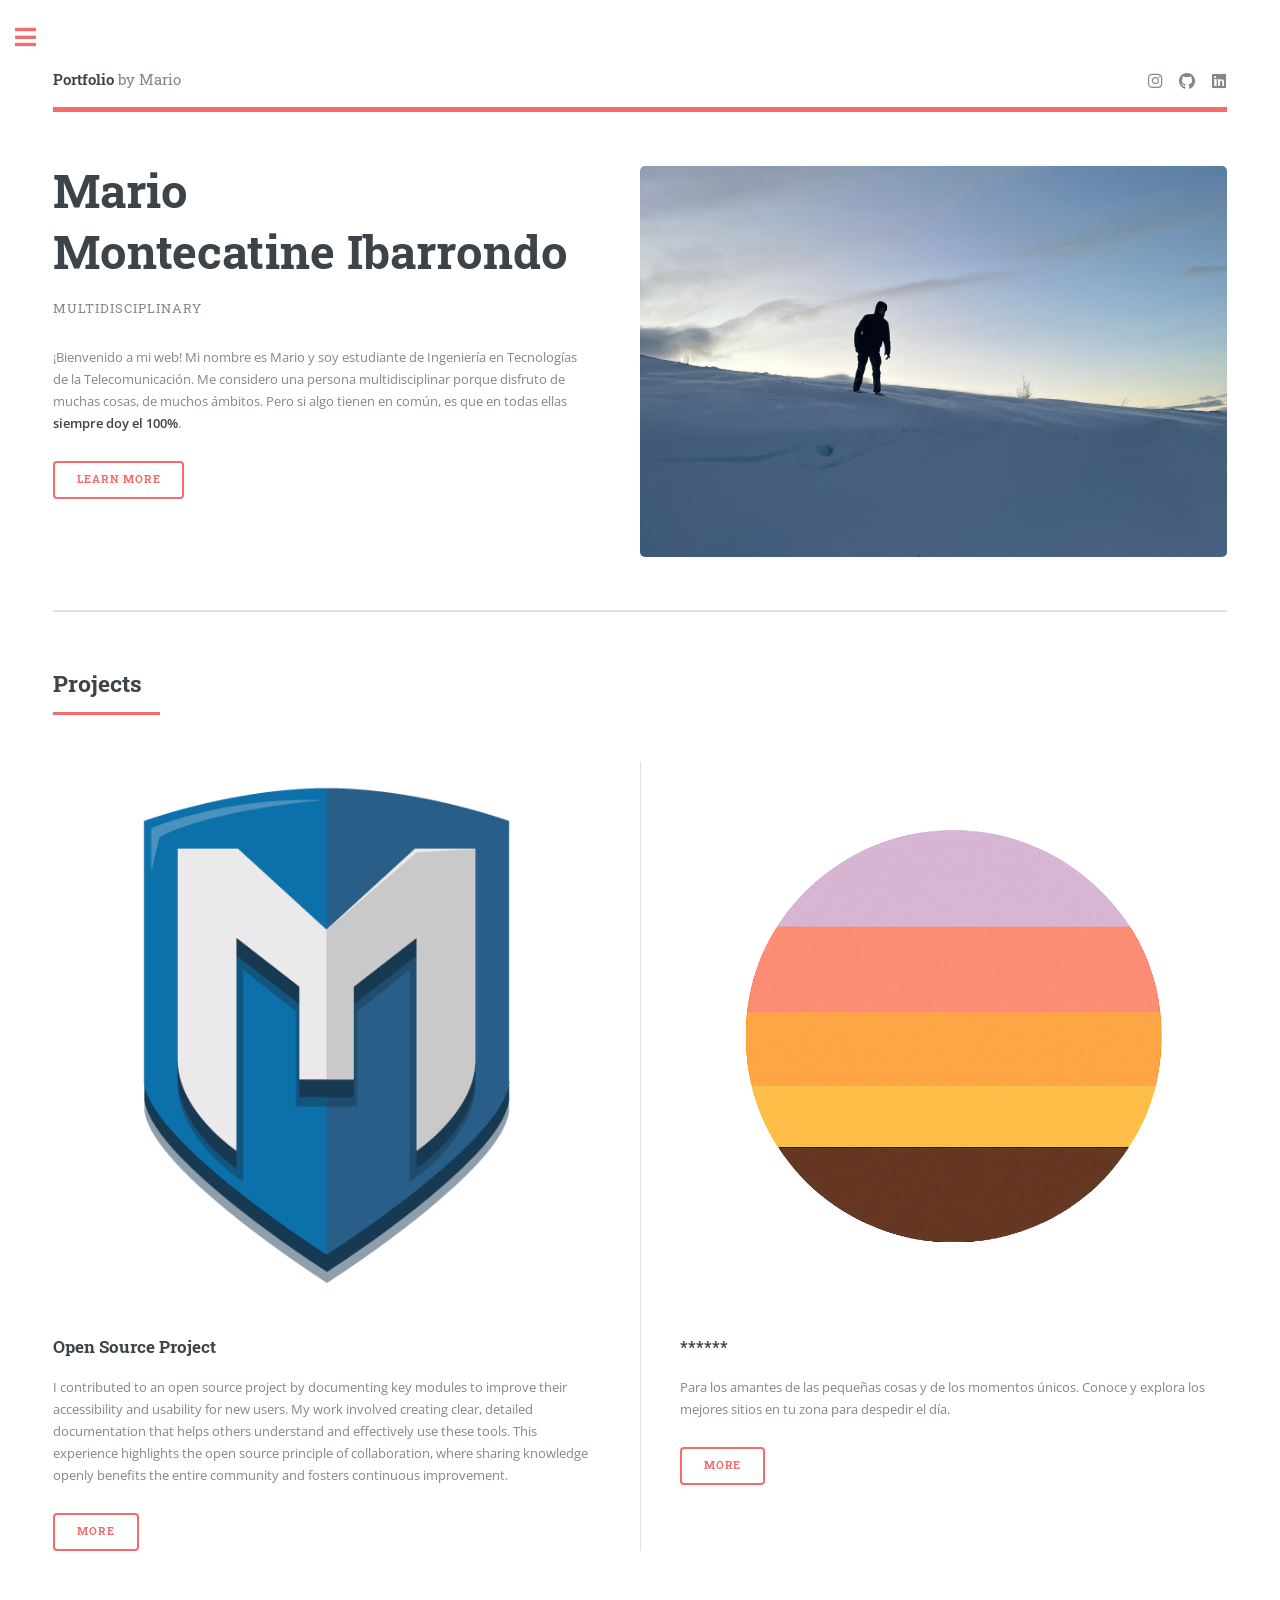
==== index.html @ 8b3a2594 "LaTeX to hmtl trying" ====
<!DOCTYPE HTML>
<!--
	Editorial by HTML5 UP
	html5up.net | @ajlkn
	Free for personal and commercial use under the CCA 3.0 license (html5up.net/license)
-->
<html>
	<head>
		<title>Portfolio by Mario</title>
		<meta charset="utf-8" />
		<meta name="viewport" content="width=device-width, initial-scale=1, user-scalable=no" />
		<link rel="stylesheet" href="assets/css/main.css" />
		<link rel="shortcut icon" href="/images/IMG_6273.JPG" />
	</head>
	<body class="is-preload">

		<!-- Wrapper -->
			<div id="wrapper">

				<!-- Main -->
					<div id="main">
						<div class="inner">

							<!-- Header -->
								<header id="header">
									<a href="index.html" class="logo"><strong>Portfolio</strong> by Mario</a>
									<ul class="icons">
										<li><a href="https://www.instagram.com/mariomontecatine/" class="icon brands fa-instagram" target="_blank"><span class="label">Instagram</span></a></li>
										<li>
											<a href="https://github.com/mariomontecatine" class="icon brands fa-github" target="_blank" rel="noopener">
											  <span class="label">GitHub</span>
											</a>
										</li>
										<li>
											<a href="https://www.linkedin.com/in/mariomontecatine/" class="icon brands fa-linkedin" target="_blank" rel="noopener">
											  <span class="label">LinkedIn</span>
											</a>
										</li>
									</ul>
								</header>

							<!-- Banner -->
								<section id="banner">
									<div class="content">
										<header>
											<h1>Mario <br />
											Montecatine Ibarrondo</h1>
											<p>Multidisciplinary</p>
										</header>
										<p>¡Bienvenido a mi web! Mi nombre es Mario y soy estudiante de Ingeniería en Tecnologías de la Telecomunicación. Me considero una persona multidisciplinar porque disfruto de muchas cosas, de muchos ámbitos. Pero si algo tienen en común, es que en todas ellas <strong>siempre doy el 100%</strong>.  
										</p>
										<ul class="actions">
											<li><a href="https://mariomontecatine.github.io/about.html" class="button big">Learn More</a></li>
										</ul>
									</div>
									<span class="image object">
										<img src="images/IMG_6273.JPG" alt="" />
									</span>
								</section>

							<!-- Section -->
								<section>
									<header class="major">
										<h2>Projects</h2>
									</header>
									
									<div class="posts">
										<article>
											<a href="https://www.metasploit.com/" class="image fit" target="_blank" rel="noopener"><img src="images/metasploit-logo.png" alt="logo metasploit" /></a>
											<h3>Open Source Project</h3>
											<p>I contributed to an open source project by documenting key modules to improve 
											their accessibility and usability for new users. My work involved creating clear, 
											detailed documentation that helps others understand and effectively use these 
											tools. This experience highlights the open source principle of collaboration, 
											where sharing knowledge openly benefits the entire community and fosters continuous 
											improvement.</p>
											<ul class="actions">
												<li><a href="https://mariomontecatine.github.io/opensource.html" class="button">More</a></li>
											</ul>
										</article>
										<article>
											<a href="#" class="image"><img src="images/LOGO3_sunsetspot.png" alt="logo sunset" /></a>
											<h3>******</h3>
											<p>Para los amantes de las pequeñas cosas y de los momentos únicos. Conoce y explora los mejores sitios en tu zona para despedir el día. </p>
											<ul class="actions">
												<li><a href="https://mariomontecatine.github.io/sunset.html" class="button">More</a></li>
											</ul>
										</article>
									</div>
								</section>

							
						</div>
					</div>

				<!-- Sidebar -->
					<div id="sidebar">
						<div class="inner">

							<!-- Search 
								<section id="search" class="alt">
									<form method="post" action="#">
										<input type="text" name="query" id="query" placeholder="Search" />
									</form>
								</section>
							-->

							<!-- Menu -->
								<nav id="menu">
									<header class="major">
										<h2>Menu</h2>
									</header>
									<ul>
										<li><a href="index.html">Home</a></li>
										<li><a href="about.html">About me</a></li>
										<li>
											<span class="opener">Projects</span>
											<ul>
												<li><a href="opensource.html">Open Source Project</a></li>
												<li><a href="sunset.html">******</a></li>
											</ul>
										</li>
										<li><a href="blog.html">Blog</a></li>
										<li><a href="map.html">Travel Map</a></li>
									</ul>
								</nav>

							<!-- Section -->
								<section>
									<header class="major">
										<h2>Get in touch</h2>
									</header>
									<p></p>
									<ul class="contact">
										<li class="icon solid fa-envelope"><a href="contact.html">Contact Form</a></li>
									</ul>
								</section>

							<!-- Footer -->
								<footer id="footer">
									<p class="copyright">&copy; All rights reserved. Design: <a href="https://html5up.net">HTML5 UP</a>.</p>
								</footer>

						</div>
					</div>

			</div>

		<!-- Scripts -->
			<script src="assets/js/jquery.min.js"></script>
			<script src="assets/js/browser.min.js"></script>
			<script src="assets/js/breakpoints.min.js"></script>
			<script src="assets/js/util.js"></script>
			<script src="assets/js/main.js"></script>

	</body>
</html>
---- assets/css/main.css ----
@import url(fontawesome-all.min.css);
@import url("https://fonts.googleapis.com/css?family=Open+Sans:400,600,400italic,600italic|Roboto+Slab:400,700");
/*
	Editorial by HTML5 UP
	html5up.net | @ajlkn
	Free for personal and commercial use under the CCA 3.0 license (html5up.net/license)
*/
html, body, div, span, applet, object,
iframe, h1, h2, h3, h4, h5, h6, p, blockquote,
pre, a, abbr, acronym, address, big, cite,
code, del, dfn, em, img, ins, kbd, q, s, samp,
small, strike, strong, sub, sup, tt, var, b,
u, i, center, dl, dt, dd, ol, ul, li, fieldset,
form, label, legend, table, caption, tbody,
tfoot, thead, tr, th, td, article, aside,
canvas, details, embed, figure, figcaption,
footer, header, hgroup, menu, nav, output, ruby,
section, summary, time, mark, audio, video {
  margin: 0;
  padding: 0;
  border: 0;
  font-size: 100%;
  font: inherit;
  vertical-align: baseline; }

article, aside, details, figcaption, figure,
footer, header, hgroup, menu, nav, section {
  display: block; }

body {
  line-height: 1; }

ol, ul {
  list-style: none; }

blockquote, q {
  quotes: none; }
  blockquote:before, blockquote:after, q:before, q:after {
    content: '';
    content: none; }

table {
  border-collapse: collapse;
  border-spacing: 0; }

body {
  -webkit-text-size-adjust: none; }

mark {
  background-color: transparent;
  color: inherit; }

input::-moz-focus-inner {
  border: 0;
  padding: 0; }

input, select, textarea {
  -moz-appearance: none;
  -webkit-appearance: none;
  -ms-appearance: none;
  appearance: none; }

/* Basic */
@-ms-viewport {
  width: device-width; }

body {
  -ms-overflow-style: scrollbar; }

@media screen and (max-width: 480px) {
  html, body {
    min-width: 320px; } }

html {
  box-sizing: border-box; }

*, *:before, *:after {
  box-sizing: inherit; }

body {
  background: #ffffff; }
  body.is-preload *, body.is-preload *:before, body.is-preload *:after, body.is-resizing *, body.is-resizing *:before, body.is-resizing *:after {
    -moz-animation: none !important;
    -webkit-animation: none !important;
    -ms-animation: none !important;
    animation: none !important;
    -moz-transition: none !important;
    -webkit-transition: none !important;
    -ms-transition: none !important;
    transition: none !important; }

/* Type */
body, input, select, textarea {
  color: #7f888f;
  font-family: "Open Sans", sans-serif;
  font-size: 13pt;
  font-weight: 400;
  line-height: 1.65; }
  @media screen and (max-width: 1680px) {
    body, input, select, textarea {
      font-size: 11pt; } }
  @media screen and (max-width: 1280px) {
    body, input, select, textarea {
      font-size: 10pt; } }
  @media screen and (max-width: 360px) {
    body, input, select, textarea {
      font-size: 9pt; } }

a {
  -moz-transition: color 0.2s ease-in-out, border-bottom-color 0.2s ease-in-out;
  -webkit-transition: color 0.2s ease-in-out, border-bottom-color 0.2s ease-in-out;
  -ms-transition: color 0.2s ease-in-out, border-bottom-color 0.2s ease-in-out;
  transition: color 0.2s ease-in-out, border-bottom-color 0.2s ease-in-out;
  border-bottom: dotted 1px;
  color: #f56a6a;
  text-decoration: none; }
  a:hover {
    border-bottom-color: #f56a6a;
    color: #f56a6a !important; }
    a:hover strong {
      color: inherit; }

strong, b {
  color: #3d4449;
  font-weight: 600; }

em, i {
  font-style: italic; }

p {
  margin: 0 0 2em 0; }

h1, h2, h3, h4, h5, h6 {
  color: #3d4449;
  font-family: "Roboto Slab", serif;
  font-weight: 700;
  line-height: 1.5;
  margin: 0 0 1em 0; }
  h1 a, h2 a, h3 a, h4 a, h5 a, h6 a {
    color: inherit;
    text-decoration: none;
    border-bottom: 0; }

h1 {
  font-size: 4em;
  margin: 0 0 0.5em 0;
  line-height: 1.3; }

h2 {
  font-size: 1.75em; }

h3 {
  font-size: 1.25em; }

h4 {
  font-size: 1.1em; }

h5 {
  font-size: 0.9em; }

h6 {
  font-size: 0.7em; }

@media screen and (max-width: 1680px) {
  h1 {
    font-size: 3.5em; } }

@media screen and (max-width: 980px) {
  h1 {
    font-size: 3.25em; } }

@media screen and (max-width: 736px) {
  h1 {
    font-size: 2em;
    line-height: 1.4; }
  h2 {
    font-size: 1.5em; } }

sub {
  font-size: 0.8em;
  position: relative;
  top: 0.5em; }

sup {
  font-size: 0.8em;
  position: relative;
  top: -0.5em; }

blockquote {
  border-left: solid 3px rgba(210, 215, 217, 0.75);
  font-style: italic;
  margin: 0 0 2em 0;
  padding: 0.5em 0 0.5em 2em; }

code {
  background: rgba(230, 235, 237, 0.25);
  border-radius: 0.375em;
  border: solid 1px rgba(210, 215, 217, 0.75);
  font-family: "Courier New", monospace;
  font-size: 0.9em;
  margin: 0 0.25em;
  padding: 0.25em 0.65em; }

pre {
  -webkit-overflow-scrolling: touch;
  font-family: "Courier New", monospace;
  font-size: 0.9em;
  margin: 0 0 2em 0; }
  pre code {
    display: block;
    line-height: 1.75;
    padding: 1em 1.5em;
    overflow-x: auto; }

hr {
  border: 0;
  border-bottom: solid 1px rgba(210, 215, 217, 0.75);
  margin: 2em 0; }
  hr.major {
    margin: 3em 0; }

.align-left {
  text-align: left; }

.align-center {
  text-align: center; }

.align-right {
  text-align: right; }

/* Row */
.row {
  display: flex;
  flex-wrap: wrap;
  box-sizing: border-box;
  align-items: stretch; }
  .row > * {
    box-sizing: border-box; }
  .row.gtr-uniform > * > :last-child {
    margin-bottom: 0; }
  .row.aln-left {
    justify-content: flex-start; }
  .row.aln-center {
    justify-content: center; }
  .row.aln-right {
    justify-content: flex-end; }
  .row.aln-top {
    align-items: flex-start; }
  .row.aln-middle {
    align-items: center; }
  .row.aln-bottom {
    align-items: flex-end; }
  .row > .imp {
    order: -1; }
  .row > .col-1 {
    width: 8.33333%; }
  .row > .off-1 {
    margin-left: 8.33333%; }
  .row > .col-2 {
    width: 16.66667%; }
  .row > .off-2 {
    margin-left: 16.66667%; }
  .row > .col-3 {
    width: 25%; }
  .row > .off-3 {
    margin-left: 25%; }
  .row > .col-4 {
    width: 33.33333%; }
  .row > .off-4 {
    margin-left: 33.33333%; }
  .row > .col-5 {
    width: 41.66667%; }
  .row > .off-5 {
    margin-left: 41.66667%; }
  .row > .col-6 {
    width: 50%; }
  .row > .off-6 {
    margin-left: 50%; }
  .row > .col-7 {
    width: 58.33333%; }
  .row > .off-7 {
    margin-left: 58.33333%; }
  .row > .col-8 {
    width: 66.66667%; }
  .row > .off-8 {
    margin-left: 66.66667%; }
  .row > .col-9 {
    width: 75%; }
  .row > .off-9 {
    margin-left: 75%; }
  .row > .col-10 {
    width: 83.33333%; }
  .row > .off-10 {
    margin-left: 83.33333%; }
  .row > .col-11 {
    width: 91.66667%; }
  .row > .off-11 {
    margin-left: 91.66667%; }
  .row > .col-12 {
    width: 100%; }
  .row > .off-12 {
    margin-left: 100%; }
  .row.gtr-0 {
    margin-top: 0;
    margin-left: 0em; }
    .row.gtr-0 > * {
      padding: 0 0 0 0em; }
    .row.gtr-0.gtr-uniform {
      margin-top: 0em; }
      .row.gtr-0.gtr-uniform > * {
        padding-top: 0em; }
  .row.gtr-25 {
    margin-top: 0;
    margin-left: -0.375em; }
    .row.gtr-25 > * {
      padding: 0 0 0 0.375em; }
    .row.gtr-25.gtr-uniform {
      margin-top: -0.375em; }
      .row.gtr-25.gtr-uniform > * {
        padding-top: 0.375em; }
  .row.gtr-50 {
    margin-top: 0;
    margin-left: -0.75em; }
    .row.gtr-50 > * {
      padding: 0 0 0 0.75em; }
    .row.gtr-50.gtr-uniform {
      margin-top: -0.75em; }
      .row.gtr-50.gtr-uniform > * {
        padding-top: 0.75em; }
  .row {
    margin-top: 0;
    margin-left: -1.5em; }
    .row > * {
      padding: 0 0 0 1.5em; }
    .row.gtr-uniform {
      margin-top: -1.5em; }
      .row.gtr-uniform > * {
        padding-top: 1.5em; }
  .row.gtr-150 {
    margin-top: 0;
    margin-left: -2.25em; }
    .row.gtr-150 > * {
      padding: 0 0 0 2.25em; }
    .row.gtr-150.gtr-uniform {
      margin-top: -2.25em; }
      .row.gtr-150.gtr-uniform > * {
        padding-top: 2.25em; }
  .row.gtr-200 {
    margin-top: 0;
    margin-left: -3em; }
    .row.gtr-200 > * {
      padding: 0 0 0 3em; }
    .row.gtr-200.gtr-uniform {
      margin-top: -3em; }
      .row.gtr-200.gtr-uniform > * {
        padding-top: 3em; }
  @media screen and (max-width: 1680px) {
    .row {
      display: flex;
      flex-wrap: wrap;
      box-sizing: border-box;
      align-items: stretch; }
      .row > * {
        box-sizing: border-box; }
      .row.gtr-uniform > * > :last-child {
        margin-bottom: 0; }
      .row.aln-left {
        justify-content: flex-start; }
      .row.aln-center {
        justify-content: center; }
      .row.aln-right {
        justify-content: flex-end; }
      .row.aln-top {
        align-items: flex-start; }
      .row.aln-middle {
        align-items: center; }
      .row.aln-bottom {
        align-items: flex-end; }
      .row > .imp-xlarge {
        order: -1; }
      .row > .col-1-xlarge {
        width: 8.33333%; }
      .row > .off-1-xlarge {
        margin-left: 8.33333%; }
      .row > .col-2-xlarge {
        width: 16.66667%; }
      .row > .off-2-xlarge {
        margin-left: 16.66667%; }
      .row > .col-3-xlarge {
        width: 25%; }
      .row > .off-3-xlarge {
        margin-left: 25%; }
      .row > .col-4-xlarge {
        width: 33.33333%; }
      .row > .off-4-xlarge {
        margin-left: 33.33333%; }
      .row > .col-5-xlarge {
        width: 41.66667%; }
      .row > .off-5-xlarge {
        margin-left: 41.66667%; }
      .row > .col-6-xlarge {
        width: 50%; }
      .row > .off-6-xlarge {
        margin-left: 50%; }
      .row > .col-7-xlarge {
        width: 58.33333%; }
      .row > .off-7-xlarge {
        margin-left: 58.33333%; }
      .row > .col-8-xlarge {
        width: 66.66667%; }
      .row > .off-8-xlarge {
        margin-left: 66.66667%; }
      .row > .col-9-xlarge {
        width: 75%; }
      .row > .off-9-xlarge {
        margin-left: 75%; }
      .row > .col-10-xlarge {
        width: 83.33333%; }
      .row > .off-10-xlarge {
        margin-left: 83.33333%; }
      .row > .col-11-xlarge {
        width: 91.66667%; }
      .row > .off-11-xlarge {
        margin-left: 91.66667%; }
      .row > .col-12-xlarge {
        width: 100%; }
      .row > .off-12-xlarge {
        margin-left: 100%; }
      .row.gtr-0 {
        margin-top: 0;
        margin-left: 0em; }
        .row.gtr-0 > * {
          padding: 0 0 0 0em; }
        .row.gtr-0.gtr-uniform {
          margin-top: 0em; }
          .row.gtr-0.gtr-uniform > * {
            padding-top: 0em; }
      .row.gtr-25 {
        margin-top: 0;
        margin-left: -0.375em; }
        .row.gtr-25 > * {
          padding: 0 0 0 0.375em; }
        .row.gtr-25.gtr-uniform {
          margin-top: -0.375em; }
          .row.gtr-25.gtr-uniform > * {
            padding-top: 0.375em; }
      .row.gtr-50 {
        margin-top: 0;
        margin-left: -0.75em; }
        .row.gtr-50 > * {
          padding: 0 0 0 0.75em; }
        .row.gtr-50.gtr-uniform {
          margin-top: -0.75em; }
          .row.gtr-50.gtr-uniform > * {
            padding-top: 0.75em; }
      .row {
        margin-top: 0;
        margin-left: -1.5em; }
        .row > * {
          padding: 0 0 0 1.5em; }
        .row.gtr-uniform {
          margin-top: -1.5em; }
          .row.gtr-uniform > * {
            padding-top: 1.5em; }
      .row.gtr-150 {
        margin-top: 0;
        margin-left: -2.25em; }
        .row.gtr-150 > * {
          padding: 0 0 0 2.25em; }
        .row.gtr-150.gtr-uniform {
          margin-top: -2.25em; }
          .row.gtr-150.gtr-uniform > * {
            padding-top: 2.25em; }
      .row.gtr-200 {
        margin-top: 0;
        margin-left: -3em; }
        .row.gtr-200 > * {
          padding: 0 0 0 3em; }
        .row.gtr-200.gtr-uniform {
          margin-top: -3em; }
          .row.gtr-200.gtr-uniform > * {
            padding-top: 3em; } }
  @media screen and (max-width: 1280px) {
    .row {
      display: flex;
      flex-wrap: wrap;
      box-sizing: border-box;
      align-items: stretch; }
      .row > * {
        box-sizing: border-box; }
      .row.gtr-uniform > * > :last-child {
        margin-bottom: 0; }
      .row.aln-left {
        justify-content: flex-start; }
      .row.aln-center {
        justify-content: center; }
      .row.aln-right {
        justify-content: flex-end; }
      .row.aln-top {
        align-items: flex-start; }
      .row.aln-middle {
        align-items: center; }
      .row.aln-bottom {
        align-items: flex-end; }
      .row > .imp-large {
        order: -1; }
      .row > .col-1-large {
        width: 8.33333%; }
      .row > .off-1-large {
        margin-left: 8.33333%; }
      .row > .col-2-large {
        width: 16.66667%; }
      .row > .off-2-large {
        margin-left: 16.66667%; }
      .row > .col-3-large {
        width: 25%; }
      .row > .off-3-large {
        margin-left: 25%; }
      .row > .col-4-large {
        width: 33.33333%; }
      .row > .off-4-large {
        margin-left: 33.33333%; }
      .row > .col-5-large {
        width: 41.66667%; }
      .row > .off-5-large {
        margin-left: 41.66667%; }
      .row > .col-6-large {
        width: 50%; }
      .row > .off-6-large {
        margin-left: 50%; }
      .row > .col-7-large {
        width: 58.33333%; }
      .row > .off-7-large {
        margin-left: 58.33333%; }
      .row > .col-8-large {
        width: 66.66667%; }
      .row > .off-8-large {
        margin-left: 66.66667%; }
      .row > .col-9-large {
        width: 75%; }
      .row > .off-9-large {
        margin-left: 75%; }
      .row > .col-10-large {
        width: 83.33333%; }
      .row > .off-10-large {
        margin-left: 83.33333%; }
      .row > .col-11-large {
        width: 91.66667%; }
      .row > .off-11-large {
        margin-left: 91.66667%; }
      .row > .col-12-large {
        width: 100%; }
      .row > .off-12-large {
        margin-left: 100%; }
      .row.gtr-0 {
        margin-top: 0;
        margin-left: 0em; }
        .row.gtr-0 > * {
          padding: 0 0 0 0em; }
        .row.gtr-0.gtr-uniform {
          margin-top: 0em; }
          .row.gtr-0.gtr-uniform > * {
            padding-top: 0em; }
      .row.gtr-25 {
        margin-top: 0;
        margin-left: -0.375em; }
        .row.gtr-25 > * {
          padding: 0 0 0 0.375em; }
        .row.gtr-25.gtr-uniform {
          margin-top: -0.375em; }
          .row.gtr-25.gtr-uniform > * {
            padding-top: 0.375em; }
      .row.gtr-50 {
        margin-top: 0;
        margin-left: -0.75em; }
        .row.gtr-50 > * {
          padding: 0 0 0 0.75em; }
        .row.gtr-50.gtr-uniform {
          margin-top: -0.75em; }
          .row.gtr-50.gtr-uniform > * {
            padding-top: 0.75em; }
      .row {
        margin-top: 0;
        margin-left: -1.5em; }
        .row > * {
          padding: 0 0 0 1.5em; }
        .row.gtr-uniform {
          margin-top: -1.5em; }
          .row.gtr-uniform > * {
            padding-top: 1.5em; }
      .row.gtr-150 {
        margin-top: 0;
        margin-left: -2.25em; }
        .row.gtr-150 > * {
          padding: 0 0 0 2.25em; }
        .row.gtr-150.gtr-uniform {
          margin-top: -2.25em; }
          .row.gtr-150.gtr-uniform > * {
            padding-top: 2.25em; }
      .row.gtr-200 {
        margin-top: 0;
        margin-left: -3em; }
        .row.gtr-200 > * {
          padding: 0 0 0 3em; }
        .row.gtr-200.gtr-uniform {
          margin-top: -3em; }
          .row.gtr-200.gtr-uniform > * {
            padding-top: 3em; } }
  @media screen and (max-width: 980px) {
    .row {
      display: flex;
      flex-wrap: wrap;
      box-sizing: border-box;
      align-items: stretch; }
      .row > * {
        box-sizing: border-box; }
      .row.gtr-uniform > * > :last-child {
        margin-bottom: 0; }
      .row.aln-left {
        justify-content: flex-start; }
      .row.aln-center {
        justify-content: center; }
      .row.aln-right {
        justify-content: flex-end; }
      .row.aln-top {
        align-items: flex-start; }
      .row.aln-middle {
        align-items: center; }
      .row.aln-bottom {
        align-items: flex-end; }
      .row > .imp-medium {
        order: -1; }
      .row > .col-1-medium {
        width: 8.33333%; }
      .row > .off-1-medium {
        margin-left: 8.33333%; }
      .row > .col-2-medium {
        width: 16.66667%; }
      .row > .off-2-medium {
        margin-left: 16.66667%; }
      .row > .col-3-medium {
        width: 25%; }
      .row > .off-3-medium {
        margin-left: 25%; }
      .row > .col-4-medium {
        width: 33.33333%; }
      .row > .off-4-medium {
        margin-left: 33.33333%; }
      .row > .col-5-medium {
        width: 41.66667%; }
      .row > .off-5-medium {
        margin-left: 41.66667%; }
      .row > .col-6-medium {
        width: 50%; }
      .row > .off-6-medium {
        margin-left: 50%; }
      .row > .col-7-medium {
        width: 58.33333%; }
      .row > .off-7-medium {
        margin-left: 58.33333%; }
      .row > .col-8-medium {
        width: 66.66667%; }
      .row > .off-8-medium {
        margin-left: 66.66667%; }
      .row > .col-9-medium {
        width: 75%; }
      .row > .off-9-medium {
        margin-left: 75%; }
      .row > .col-10-medium {
        width: 83.33333%; }
      .row > .off-10-medium {
        margin-left: 83.33333%; }
      .row > .col-11-medium {
        width: 91.66667%; }
      .row > .off-11-medium {
        margin-left: 91.66667%; }
      .row > .col-12-medium {
        width: 100%; }
      .row > .off-12-medium {
        margin-left: 100%; }
      .row.gtr-0 {
        margin-top: 0;
        margin-left: 0em; }
        .row.gtr-0 > * {
          padding: 0 0 0 0em; }
        .row.gtr-0.gtr-uniform {
          margin-top: 0em; }
          .row.gtr-0.gtr-uniform > * {
            padding-top: 0em; }
      .row.gtr-25 {
        margin-top: 0;
        margin-left: -0.375em; }
        .row.gtr-25 > * {
          padding: 0 0 0 0.375em; }
        .row.gtr-25.gtr-uniform {
          margin-top: -0.375em; }
          .row.gtr-25.gtr-uniform > * {
            padding-top: 0.375em; }
      .row.gtr-50 {
        margin-top: 0;
        margin-left: -0.75em; }
        .row.gtr-50 > * {
          padding: 0 0 0 0.75em; }
        .row.gtr-50.gtr-uniform {
          margin-top: -0.75em; }
          .row.gtr-50.gtr-uniform > * {
            padding-top: 0.75em; }
      .row {
        margin-top: 0;
        margin-left: -1.5em; }
        .row > * {
          padding: 0 0 0 1.5em; }
        .row.gtr-uniform {
          margin-top: -1.5em; }
          .row.gtr-uniform > * {
            padding-top: 1.5em; }
      .row.gtr-150 {
        margin-top: 0;
        margin-left: -2.25em; }
        .row.gtr-150 > * {
          padding: 0 0 0 2.25em; }
        .row.gtr-150.gtr-uniform {
          margin-top: -2.25em; }
          .row.gtr-150.gtr-uniform > * {
            padding-top: 2.25em; }
      .row.gtr-200 {
        margin-top: 0;
        margin-left: -3em; }
        .row.gtr-200 > * {
          padding: 0 0 0 3em; }
        .row.gtr-200.gtr-uniform {
          margin-top: -3em; }
          .row.gtr-200.gtr-uniform > * {
            padding-top: 3em; } }
  @media screen and (max-width: 736px) {
    .row {
      display: flex;
      flex-wrap: wrap;
      box-sizing: border-box;
      align-items: stretch; }
      .row > * {
        box-sizing: border-box; }
      .row.gtr-uniform > * > :last-child {
        margin-bottom: 0; }
      .row.aln-left {
        justify-content: flex-start; }
      .row.aln-center {
        justify-content: center; }
      .row.aln-right {
        justify-content: flex-end; }
      .row.aln-top {
        align-items: flex-start; }
      .row.aln-middle {
        align-items: center; }
      .row.aln-bottom {
        align-items: flex-end; }
      .row > .imp-small {
        order: -1; }
      .row > .col-1-small {
        width: 8.33333%; }
      .row > .off-1-small {
        margin-left: 8.33333%; }
      .row > .col-2-small {
        width: 16.66667%; }
      .row > .off-2-small {
        margin-left: 16.66667%; }
      .row > .col-3-small {
        width: 25%; }
      .row > .off-3-small {
        margin-left: 25%; }
      .row > .col-4-small {
        width: 33.33333%; }
      .row > .off-4-small {
        margin-left: 33.33333%; }
      .row > .col-5-small {
        width: 41.66667%; }
      .row > .off-5-small {
        margin-left: 41.66667%; }
      .row > .col-6-small {
        width: 50%; }
      .row > .off-6-small {
        margin-left: 50%; }
      .row > .col-7-small {
        width: 58.33333%; }
      .row > .off-7-small {
        margin-left: 58.33333%; }
      .row > .col-8-small {
        width: 66.66667%; }
      .row > .off-8-small {
        margin-left: 66.66667%; }
      .row > .col-9-small {
        width: 75%; }
      .row > .off-9-small {
        margin-left: 75%; }
      .row > .col-10-small {
        width: 83.33333%; }
      .row > .off-10-small {
        margin-left: 83.33333%; }
      .row > .col-11-small {
        width: 91.66667%; }
      .row > .off-11-small {
        margin-left: 91.66667%; }
      .row > .col-12-small {
        width: 100%; }
      .row > .off-12-small {
        margin-left: 100%; }
      .row.gtr-0 {
        margin-top: 0;
        margin-left: 0em; }
        .row.gtr-0 > * {
          padding: 0 0 0 0em; }
        .row.gtr-0.gtr-uniform {
          margin-top: 0em; }
          .row.gtr-0.gtr-uniform > * {
            padding-top: 0em; }
      .row.gtr-25 {
        margin-top: 0;
        margin-left: -0.375em; }
        .row.gtr-25 > * {
          padding: 0 0 0 0.375em; }
        .row.gtr-25.gtr-uniform {
          margin-top: -0.375em; }
          .row.gtr-25.gtr-uniform > * {
            padding-top: 0.375em; }
      .row.gtr-50 {
        margin-top: 0;
        margin-left: -0.75em; }
        .row.gtr-50 > * {
          padding: 0 0 0 0.75em; }
        .row.gtr-50.gtr-uniform {
          margin-top: -0.75em; }
          .row.gtr-50.gtr-uniform > * {
            padding-top: 0.75em; }
      .row {
        margin-top: 0;
        margin-left: -1.5em; }
        .row > * {
          padding: 0 0 0 1.5em; }
        .row.gtr-uniform {
          margin-top: -1.5em; }
          .row.gtr-uniform > * {
            padding-top: 1.5em; }
      .row.gtr-150 {
        margin-top: 0;
        margin-left: -2.25em; }
        .row.gtr-150 > * {
          padding: 0 0 0 2.25em; }
        .row.gtr-150.gtr-uniform {
          margin-top: -2.25em; }
          .row.gtr-150.gtr-uniform > * {
            padding-top: 2.25em; }
      .row.gtr-200 {
        margin-top: 0;
        margin-left: -3em; }
        .row.gtr-200 > * {
          padding: 0 0 0 3em; }
        .row.gtr-200.gtr-uniform {
          margin-top: -3em; }
          .row.gtr-200.gtr-uniform > * {
            padding-top: 3em; } }
  @media screen and (max-width: 480px) {
    .row {
      display: flex;
      flex-wrap: wrap;
      box-sizing: border-box;
      align-items: stretch; }
      .row > * {
        box-sizing: border-box; }
      .row.gtr-uniform > * > :last-child {
        margin-bottom: 0; }
      .row.aln-left {
        justify-content: flex-start; }
      .row.aln-center {
        justify-content: center; }
      .row.aln-right {
        justify-content: flex-end; }
      .row.aln-top {
        align-items: flex-start; }
      .row.aln-middle {
        align-items: center; }
      .row.aln-bottom {
        align-items: flex-end; }
      .row > .imp-xsmall {
        order: -1; }
      .row > .col-1-xsmall {
        width: 8.33333%; }
      .row > .off-1-xsmall {
        margin-left: 8.33333%; }
      .row > .col-2-xsmall {
        width: 16.66667%; }
      .row > .off-2-xsmall {
        margin-left: 16.66667%; }
      .row > .col-3-xsmall {
        width: 25%; }
      .row > .off-3-xsmall {
        margin-left: 25%; }
      .row > .col-4-xsmall {
        width: 33.33333%; }
      .row > .off-4-xsmall {
        margin-left: 33.33333%; }
      .row > .col-5-xsmall {
        width: 41.66667%; }
      .row > .off-5-xsmall {
        margin-left: 41.66667%; }
      .row > .col-6-xsmall {
        width: 50%; }
      .row > .off-6-xsmall {
        margin-left: 50%; }
      .row > .col-7-xsmall {
        width: 58.33333%; }
      .row > .off-7-xsmall {
        margin-left: 58.33333%; }
      .row > .col-8-xsmall {
        width: 66.66667%; }
      .row > .off-8-xsmall {
        margin-left: 66.66667%; }
      .row > .col-9-xsmall {
        width: 75%; }
      .row > .off-9-xsmall {
        margin-left: 75%; }
      .row > .col-10-xsmall {
        width: 83.33333%; }
      .row > .off-10-xsmall {
        margin-left: 83.33333%; }
      .row > .col-11-xsmall {
        width: 91.66667%; }
      .row > .off-11-xsmall {
        margin-left: 91.66667%; }
      .row > .col-12-xsmall {
        width: 100%; }
      .row > .off-12-xsmall {
        margin-left: 100%; }
      .row.gtr-0 {
        margin-top: 0;
        margin-left: 0em; }
        .row.gtr-0 > * {
          padding: 0 0 0 0em; }
        .row.gtr-0.gtr-uniform {
          margin-top: 0em; }
          .row.gtr-0.gtr-uniform > * {
            padding-top: 0em; }
      .row.gtr-25 {
        margin-top: 0;
        margin-left: -0.375em; }
        .row.gtr-25 > * {
          padding: 0 0 0 0.375em; }
        .row.gtr-25.gtr-uniform {
          margin-top: -0.375em; }
          .row.gtr-25.gtr-uniform > * {
            padding-top: 0.375em; }
      .row.gtr-50 {
        margin-top: 0;
        margin-left: -0.75em; }
        .row.gtr-50 > * {
          padding: 0 0 0 0.75em; }
        .row.gtr-50.gtr-uniform {
          margin-top: -0.75em; }
          .row.gtr-50.gtr-uniform > * {
            padding-top: 0.75em; }
      .row {
        margin-top: 0;
        margin-left: -1.5em; }
        .row > * {
          padding: 0 0 0 1.5em; }
        .row.gtr-uniform {
          margin-top: -1.5em; }
          .row.gtr-uniform > * {
            padding-top: 1.5em; }
      .row.gtr-150 {
        margin-top: 0;
        margin-left: -2.25em; }
        .row.gtr-150 > * {
          padding: 0 0 0 2.25em; }
        .row.gtr-150.gtr-uniform {
          margin-top: -2.25em; }
          .row.gtr-150.gtr-uniform > * {
            padding-top: 2.25em; }
      .row.gtr-200 {
        margin-top: 0;
        margin-left: -3em; }
        .row.gtr-200 > * {
          padding: 0 0 0 3em; }
        .row.gtr-200.gtr-uniform {
          margin-top: -3em; }
          .row.gtr-200.gtr-uniform > * {
            padding-top: 3em; } }

/* Section/Article */
section.special, article.special {
  text-align: center; }

header p {
  font-family: "Roboto Slab", serif;
  font-size: 1em;
  font-weight: 400;
  letter-spacing: 0.075em;
  margin-top: -0.5em;
  text-transform: uppercase; }

header.major > :last-child {
  border-bottom: solid 3px #f56a6a;
  display: inline-block;
  margin: 0 0 2em 0;
  padding: 0 0.75em 0.5em 0; }

header.main > :last-child {
  margin: 0 0 1em 0; }

/* Form */
form {
  margin: 0 0 2em 0; }

label {
  color: #3d4449;
  display: block;
  font-size: 0.9em;
  font-weight: 600;
  margin: 0 0 1em 0; }

input[type="text"],
input[type="password"],
input[type="email"],
input[type="tel"],
input[type="search"],
input[type="url"],
select,
textarea {
  -moz-appearance: none;
  -webkit-appearance: none;
  -ms-appearance: none;
  appearance: none;
  background: #ffffff;
  border-radius: 0.375em;
  border: none;
  border: solid 1px rgba(210, 215, 217, 0.75);
  color: inherit;
  display: block;
  outline: 0;
  padding: 0 1em;
  text-decoration: none;
  width: 100%; }
  input[type="text"]:invalid,
  input[type="password"]:invalid,
  input[type="email"]:invalid,
  input[type="tel"]:invalid,
  input[type="search"]:invalid,
  input[type="url"]:invalid,
  select:invalid,
  textarea:invalid {
    box-shadow: none; }
  input[type="text"]:focus,
  input[type="password"]:focus,
  input[type="email"]:focus,
  input[type="tel"]:focus,
  input[type="search"]:focus,
  input[type="url"]:focus,
  select:focus,
  textarea:focus {
    border-color: #f56a6a;
    box-shadow: 0 0 0 1px #f56a6a; }

select {
  background-image: url("data:image/svg+xml;charset=utf8,%3Csvg xmlns='http://www.w3.org/2000/svg' width='40' height='40' preserveAspectRatio='none' viewBox='0 0 40 40'%3E%3Cpath d='M9.4,12.3l10.4,10.4l10.4-10.4c0.2-0.2,0.5-0.4,0.9-0.4c0.3,0,0.6,0.1,0.9,0.4l3.3,3.3c0.2,0.2,0.4,0.5,0.4,0.9 c0,0.4-0.1,0.6-0.4,0.9L20.7,31.9c-0.2,0.2-0.5,0.4-0.9,0.4c-0.3,0-0.6-0.1-0.9-0.4L4.3,17.3c-0.2-0.2-0.4-0.5-0.4-0.9 c0-0.4,0.1-0.6,0.4-0.9l3.3-3.3c0.2-0.2,0.5-0.4,0.9-0.4S9.1,12.1,9.4,12.3z' fill='rgba(210, 215, 217, 0.75)' /%3E%3C/svg%3E");
  background-size: 1.25em;
  background-repeat: no-repeat;
  background-position: calc(100% - 1em) center;
  height: 2.75em;
  padding-right: 2.75em;
  text-overflow: ellipsis; }
  select option {
    color: #3d4449;
    background: #ffffff; }
  select:focus::-ms-value {
    background-color: transparent; }
  select::-ms-expand {
    display: none; }

input[type="text"],
input[type="password"],
input[type="email"],
input[type="tel"],
input[type="search"],
input[type="url"],
select {
  height: 2.75em; }

textarea {
  padding: 0.75em 1em; }

input[type="checkbox"],
input[type="radio"] {
  -moz-appearance: none;
  -webkit-appearance: none;
  -ms-appearance: none;
  appearance: none;
  display: block;
  float: left;
  margin-right: -2em;
  opacity: 0;
  width: 1em;
  z-index: -1; }
  input[type="checkbox"] + label,
  input[type="radio"] + label {
    text-decoration: none;
    color: #7f888f;
    cursor: pointer;
    display: inline-block;
    font-size: 1em;
    font-weight: 400;
    padding-left: 2.4em;
    padding-right: 0.75em;
    position: relative; }
    input[type="checkbox"] + label:before,
    input[type="radio"] + label:before {
      -moz-osx-font-smoothing: grayscale;
      -webkit-font-smoothing: antialiased;
      display: inline-block;
      font-style: normal;
      font-variant: normal;
      text-rendering: auto;
      line-height: 1;
      text-transform: none !important;
      font-family: 'Font Awesome 5 Free';
      font-weight: 900; }
    input[type="checkbox"] + label:before,
    input[type="radio"] + label:before {
      background: #ffffff;
      border-radius: 0.375em;
      border: solid 1px rgba(210, 215, 217, 0.75);
      content: '';
      display: inline-block;
      font-size: 0.8em;
      height: 2.0625em;
      left: 0;
      line-height: 2.0625em;
      position: absolute;
      text-align: center;
      top: 0;
      width: 2.0625em; }
  input[type="checkbox"]:checked + label:before,
  input[type="radio"]:checked + label:before {
    background: #3d4449;
    border-color: #3d4449;
    color: #ffffff;
    content: '\f00c'; }
  input[type="checkbox"]:focus + label:before,
  input[type="radio"]:focus + label:before {
    border-color: #f56a6a;
    box-shadow: 0 0 0 1px #f56a6a; }

input[type="checkbox"] + label:before {
  border-radius: 0.375em; }

input[type="radio"] + label:before {
  border-radius: 100%; }

::-webkit-input-placeholder {
  color: #9fa3a6 !important;
  opacity: 1.0; }

:-moz-placeholder {
  color: #9fa3a6 !important;
  opacity: 1.0; }

::-moz-placeholder {
  color: #9fa3a6 !important;
  opacity: 1.0; }

:-ms-input-placeholder {
  color: #9fa3a6 !important;
  opacity: 1.0; }

/* Box */
.box {
  border-radius: 0.375em;
  border: solid 1px rgba(210, 215, 217, 0.75);
  margin-bottom: 2em;
  padding: 1.5em; }
  .box > :last-child,
  .box > :last-child > :last-child,
  .box > :last-child > :last-child > :last-child {
    margin-bottom: 0; }
  .box.alt {
    border: 0;
    border-radius: 0;
    padding: 0; }

/* Icon */
.icon {
  text-decoration: none;
  border-bottom: none;
  position: relative; }
  .icon:before {
    -moz-osx-font-smoothing: grayscale;
    -webkit-font-smoothing: antialiased;
    display: inline-block;
    font-style: normal;
    font-variant: normal;
    text-rendering: auto;
    line-height: 1;
    text-transform: none !important;
    font-family: 'Font Awesome 5 Free';
    font-weight: 400; }
  .icon > .label {
    display: none; }
  .icon:before {
    line-height: inherit; }
  .icon.solid:before {
    font-weight: 900; }
  .icon.brands:before {
    font-family: 'Font Awesome 5 Brands'; }

/* Image */
.image {
  border-radius: 0.375em;
  border: 0;
  display: inline-block;
  position: relative; }
  .image img {
    border-radius: 0.375em;
    display: block; }
  .image.left, .image.right {
    max-width: 40%; }
    .image.left img, .image.right img {
      width: 100%; }
  .image.left {
    float: left;
    padding: 0 1.5em 1em 0;
    top: 0.25em; }
  .image.right {
    float: right;
    padding: 0 0 1em 1.5em;
    top: 0.25em; }
  .image.fit {
    display: block;
    margin: 0 0 2em 0;
    width: 100%; }
    .image.fit img {
      width: 100%; }
  .image.main {
    display: block;
    margin: 0 0 3em 0;
    width: 100%; }
    .image.main img {
      width: 100%; }

a.image {
  overflow: hidden; }
  a.image img {
    -moz-transition: -moz-transform 0.2s ease;
    -webkit-transition: -webkit-transform 0.2s ease;
    -ms-transition: -ms-transform 0.2s ease;
    transition: transform 0.2s ease; }
  a.image:hover img {
    -moz-transform: scale(1.075);
    -webkit-transform: scale(1.075);
    -ms-transform: scale(1.075);
    transform: scale(1.075); }

/* List */
ol {
  list-style: decimal;
  margin: 0 0 2em 0;
  padding-left: 1.25em; }
  ol li {
    padding-left: 0.25em; }

ul {
  list-style: disc;
  margin: 0 0 2em 0;
  padding-left: 1em; }
  ul li {
    padding-left: 0.5em; }
  ul.alt {
    list-style: none;
    padding-left: 0; }
    ul.alt li {
      border-top: solid 1px rgba(210, 215, 217, 0.75);
      padding: 0.5em 0; }
      ul.alt li:first-child {
        border-top: 0;
        padding-top: 0; }

dl {
  margin: 0 0 2em 0; }
  dl dt {
    display: block;
    font-weight: 600;
    margin: 0 0 1em 0; }
  dl dd {
    margin-left: 2em; }

/* Actions */
ul.actions {
  display: -moz-flex;
  display: -webkit-flex;
  display: -ms-flex;
  display: flex;
  cursor: default;
  list-style: none;
  margin-left: -1em;
  padding-left: 0; }
  ul.actions li {
    padding: 0 0 0 1em;
    vertical-align: middle; }
  ul.actions.special {
    -moz-justify-content: center;
    -webkit-justify-content: center;
    -ms-justify-content: center;
    justify-content: center;
    width: 100%;
    margin-left: 0; }
    ul.actions.special li:first-child {
      padding-left: 0; }
  ul.actions.stacked {
    -moz-flex-direction: column;
    -webkit-flex-direction: column;
    -ms-flex-direction: column;
    flex-direction: column;
    margin-left: 0; }
    ul.actions.stacked li {
      padding: 1.3em 0 0 0; }
      ul.actions.stacked li:first-child {
        padding-top: 0; }
  ul.actions.fit {
    width: calc(100% + 1em); }
    ul.actions.fit li {
      -moz-flex-grow: 1;
      -webkit-flex-grow: 1;
      -ms-flex-grow: 1;
      flex-grow: 1;
      -moz-flex-shrink: 1;
      -webkit-flex-shrink: 1;
      -ms-flex-shrink: 1;
      flex-shrink: 1;
      width: 100%; }
      ul.actions.fit li > * {
        width: 100%; }
    ul.actions.fit.stacked {
      width: 100%; }

/* Icons */
ul.icons {
  cursor: default;
  list-style: none;
  padding-left: 0; }
  ul.icons li {
    display: inline-block;
    padding: 0 1em 0 0; }
    ul.icons li:last-child {
      padding-right: 0; }
    ul.icons li .icon {
      color: inherit; }
      ul.icons li .icon:before {
        font-size: 1.25em; }

/* Contact */
ul.contact {
  list-style: none;
  padding: 0; }
  ul.contact li {
    text-decoration: none;
    border-top: solid 1px rgba(210, 215, 217, 0.75);
    margin: 1.5em 0 0 0;
    padding: 1.5em 0 0 3em;
    position: relative; }
    ul.contact li:before {
      -moz-osx-font-smoothing: grayscale;
      -webkit-font-smoothing: antialiased;
      display: inline-block;
      font-style: normal;
      font-variant: normal;
      text-rendering: auto;
      line-height: 1;
      text-transform: none !important;
      font-family: 'Font Awesome 5 Free';
      font-weight: 400; }
    ul.contact li:before {
      color: #f56a6a;
      display: inline-block;
      font-size: 1.5em;
      height: 1.125em;
      left: 0;
      line-height: 1.125em;
      position: absolute;
      text-align: center;
      top: 1em;
      width: 1.5em; }
    ul.contact li:first-child {
      border-top: 0;
      margin-top: 0;
      padding-top: 0; }
      ul.contact li:first-child:before {
        top: 0; }
    ul.contact li a {
      color: inherit; }

/* Pagination */
ul.pagination {
  cursor: default;
  list-style: none;
  padding-left: 0; }
  ul.pagination li {
    display: inline-block;
    padding-left: 0;
    vertical-align: middle; }
    ul.pagination li > .page {
      -moz-transition: background-color 0.2s ease-in-out, color 0.2s ease-in-out;
      -webkit-transition: background-color 0.2s ease-in-out, color 0.2s ease-in-out;
      -ms-transition: background-color 0.2s ease-in-out, color 0.2s ease-in-out;
      transition: background-color 0.2s ease-in-out, color 0.2s ease-in-out;
      border-bottom: 0;
      border-radius: 0.375em;
      display: inline-block;
      font-size: 0.8em;
      font-weight: 600;
      height: 2em;
      line-height: 2em;
      margin: 0 0.125em;
      min-width: 2em;
      padding: 0 0.5em;
      text-align: center; }
      ul.pagination li > .page.active {
        background-color: #f56a6a;
        color: #ffffff !important; }
        ul.pagination li > .page.active:hover {
          background-color: #f67878; }
        ul.pagination li > .page.active:active {
          background-color: #f45c5c; }
    ul.pagination li:first-child {
      padding-right: 0.75em; }
    ul.pagination li:last-child {
      padding-left: 0.75em; }
  @media screen and (max-width: 480px) {
    ul.pagination li:nth-child(n+2):nth-last-child(n+2) {
      display: none; }
    ul.pagination li:first-child {
      padding-right: 0; } }

/* Table */
.table-wrapper {
  -webkit-overflow-scrolling: touch;
  overflow-x: auto; }

table {
  margin: 0 0 2em 0;
  width: 100%; }
  table tbody tr {
    border: solid 1px rgba(210, 215, 217, 0.75);
    border-left: 0;
    border-right: 0; }
    table tbody tr:nth-child(2n + 1) {
      background-color: rgba(230, 235, 237, 0.25); }
  table td {
    padding: 0.75em 0.75em; }
  table th {
    color: #3d4449;
    font-size: 0.9em;
    font-weight: 600;
    padding: 0 0.75em 0.75em 0.75em;
    text-align: left; }
  table thead {
    border-bottom: solid 2px rgba(210, 215, 217, 0.75); }
  table tfoot {
    border-top: solid 2px rgba(210, 215, 217, 0.75); }
  table.alt {
    border-collapse: separate; }
    table.alt tbody tr td {
      border: solid 1px rgba(210, 215, 217, 0.75);
      border-left-width: 0;
      border-top-width: 0; }
      table.alt tbody tr td:first-child {
        border-left-width: 1px; }
    table.alt tbody tr:first-child td {
      border-top-width: 1px; }
    table.alt thead {
      border-bottom: 0; }
    table.alt tfoot {
      border-top: 0; }

/* Button */
input[type="submit"],
input[type="reset"],
input[type="button"],
button,
.button {
  -moz-appearance: none;
  -webkit-appearance: none;
  -ms-appearance: none;
  appearance: none;
  -moz-transition: background-color 0.2s ease-in-out, color 0.2s ease-in-out;
  -webkit-transition: background-color 0.2s ease-in-out, color 0.2s ease-in-out;
  -ms-transition: background-color 0.2s ease-in-out, color 0.2s ease-in-out;
  transition: background-color 0.2s ease-in-out, color 0.2s ease-in-out;
  background-color: transparent;
  border-radius: 0.375em;
  border: 0;
  box-shadow: inset 0 0 0 2px #f56a6a;
  color: #f56a6a !important;
  cursor: pointer;
  display: inline-block;
  font-family: "Roboto Slab", serif;
  font-size: 0.8em;
  font-weight: 700;
  height: 3.5em;
  letter-spacing: 0.075em;
  line-height: 3.5em;
  padding: 0 2.25em;
  text-align: center;
  text-decoration: none;
  text-transform: uppercase;
  white-space: nowrap; }
  input[type="submit"]:hover,
  input[type="reset"]:hover,
  input[type="button"]:hover,
  button:hover,
  .button:hover {
    background-color: rgba(245, 106, 106, 0.05); }
  input[type="submit"]:active,
  input[type="reset"]:active,
  input[type="button"]:active,
  button:active,
  .button:active {
    background-color: rgba(245, 106, 106, 0.15); }
  input[type="submit"].icon:before,
  input[type="reset"].icon:before,
  input[type="button"].icon:before,
  button.icon:before,
  .button.icon:before {
    margin-right: 0.5em; }
  input[type="submit"].fit,
  input[type="reset"].fit,
  input[type="button"].fit,
  button.fit,
  .button.fit {
    width: 100%; }
  input[type="submit"].small,
  input[type="reset"].small,
  input[type="button"].small,
  button.small,
  .button.small {
    font-size: 0.6em; }
  input[type="submit"].large,
  input[type="reset"].large,
  input[type="button"].large,
  button.large,
  .button.large {
    font-size: 1em;
    height: 3.65em;
    line-height: 3.65em; }
  input[type="submit"].primary,
  input[type="reset"].primary,
  input[type="button"].primary,
  button.primary,
  .button.primary {
    background-color: #f56a6a;
    box-shadow: none;
    color: #ffffff !important; }
    input[type="submit"].primary:hover,
    input[type="reset"].primary:hover,
    input[type="button"].primary:hover,
    button.primary:hover,
    .button.primary:hover {
      background-color: #f67878; }
    input[type="submit"].primary:active,
    input[type="reset"].primary:active,
    input[type="button"].primary:active,
    button.primary:active,
    .button.primary:active {
      background-color: #f45c5c; }
  input[type="submit"].disabled, input[type="submit"]:disabled,
  input[type="reset"].disabled,
  input[type="reset"]:disabled,
  input[type="button"].disabled,
  input[type="button"]:disabled,
  button.disabled,
  button:disabled,
  .button.disabled,
  .button:disabled {
    pointer-events: none;
    opacity: 0.25; }

/* Mini Posts */
.mini-posts article {
  border-top: solid 1px rgba(210, 215, 217, 0.75);
  margin-top: 2em;
  padding-top: 2em; }
  .mini-posts article .image {
    display: block;
    margin: 0 0 1.5em 0; }
    .mini-posts article .image img {
      display: block;
      width: 100%; }
  .mini-posts article:first-child {
    border-top: 0;
    margin-top: 0;
    padding-top: 0; }

/* Features */
.features {
  display: -moz-flex;
  display: -webkit-flex;
  display: -ms-flex;
  display: flex;
  -moz-flex-wrap: wrap;
  -webkit-flex-wrap: wrap;
  -ms-flex-wrap: wrap;
  flex-wrap: wrap;
  margin: 0 0 2em -3em;
  width: calc(100% + 3em); }
  .features article {
    -moz-align-items: center;
    -webkit-align-items: center;
    -ms-align-items: center;
    align-items: center;
    display: -moz-flex;
    display: -webkit-flex;
    display: -ms-flex;
    display: flex;
    margin: 0 0 3em 3em;
    position: relative;
    width: calc(50% - 3em); }
    .features article:nth-child(2n - 1) {
      margin-right: 1.5em; }
    .features article:nth-child(2n) {
      margin-left: 1.5em; }
    .features article:nth-last-child(1), .features article:nth-last-child(2) {
      margin-bottom: 0; }
    .features article .icon {
      -moz-flex-grow: 0;
      -webkit-flex-grow: 0;
      -ms-flex-grow: 0;
      flex-grow: 0;
      -moz-flex-shrink: 0;
      -webkit-flex-shrink: 0;
      -ms-flex-shrink: 0;
      flex-shrink: 0;
      display: block;
      height: 10em;
      line-height: 10em;
      margin: 0 2em 0 0;
      text-align: center;
      width: 10em; }
      .features article .icon:before {
        color: #f56a6a;
        font-size: 2.75rem;
        position: relative;
        top: 0.05em; }
      .features article .icon:after {
        -moz-transform: rotate(45deg);
        -webkit-transform: rotate(45deg);
        -ms-transform: rotate(45deg);
        transform: rotate(45deg);
        border-radius: 0.25rem;
        border: solid 2px rgba(210, 215, 217, 0.75);
        content: '';
        display: block;
        height: 7em;
        left: 50%;
        margin: -3.5em 0 0 -3.5em;
        position: absolute;
        top: 50%;
        width: 7em; }
    .features article .content {
      -moz-flex-grow: 1;
      -webkit-flex-grow: 1;
      -ms-flex-grow: 1;
      flex-grow: 1;
      -moz-flex-shrink: 1;
      -webkit-flex-shrink: 1;
      -ms-flex-shrink: 1;
      flex-shrink: 1;
      width: 100%; }
      .features article .content > :last-child {
        margin-bottom: 0; }
  @media screen and (max-width: 980px) {
    .features {
      margin: 0 0 2em 0;
      width: 100%; }
      .features article {
        margin: 0 0 3em 0;
        width: 100%; }
        .features article:nth-child(2n - 1) {
          margin-right: 0; }
        .features article:nth-child(2n) {
          margin-left: 0; }
        .features article:nth-last-child(1), .features article:nth-last-child(2) {
          margin-bottom: 3em; }
        .features article:last-child {
          margin-bottom: 0; }
        .features article .icon {
          height: 8em;
          line-height: 8em;
          width: 8em; }
          .features article .icon:before {
            font-size: 2.25rem; }
          .features article .icon:after {
            height: 6em;
            margin: -3em 0 0 -3em;
            width: 6em; } }
  @media screen and (max-width: 480px) {
    .features article {
      -moz-flex-direction: column;
      -webkit-flex-direction: column;
      -ms-flex-direction: column;
      flex-direction: column;
      -moz-align-items: -moz-flex-start;
      -webkit-align-items: -webkit-flex-start;
      -ms-align-items: -ms-flex-start;
      align-items: flex-start; }
      .features article .icon {
        height: 6em;
        line-height: 6em;
        margin: 0 0 1.5em 0;
        width: 6em; }
        .features article .icon:before {
          font-size: 1.5rem; }
        .features article .icon:after {
          height: 4em;
          margin: -2em 0 0 -2em;
          width: 4em; } }
  @media screen and (max-width: 480px) {
    .features article .icon:before {
      font-size: 1.25rem; } }

/* Posts */
.posts {
  display: -moz-flex;
  display: -webkit-flex;
  display: -ms-flex;
  display: flex;
  -moz-flex-wrap: wrap;
  -webkit-flex-wrap: wrap;
  -ms-flex-wrap: wrap;
  flex-wrap: wrap;
  margin: 0 0 2em -6em;
  width: calc(100% + 6em); }
  .posts article {
    -moz-flex-grow: 0;
    -webkit-flex-grow: 0;
    -ms-flex-grow: 0;
    flex-grow: 0;
    -moz-flex-shrink: 1;
    -webkit-flex-shrink: 1;
    -ms-flex-shrink: 1;
    flex-shrink: 1;
    margin: 0 0 6em 6em;
    position: relative;
    width: calc(33.33333% - 6em); }
    .posts article:before {
      background: rgba(210, 215, 217, 0.75);
      content: '';
      display: block;
      height: calc(100% + 6em);
      left: -3em;
      position: absolute;
      top: 0;
      width: 1px; }
    .posts article:after {
      background: rgba(210, 215, 217, 0.75);
      bottom: -3em;
      content: '';
      display: block;
      height: 1px;
      position: absolute;
      right: 0;
      width: calc(100% + 6em); }
    .posts article > :last-child {
      margin-bottom: 0; }
    .posts article .image {
      display: block;
      margin: 0 0 2em 0; }
      .posts article .image img {
        display: block;
        width: 100%; }
  @media screen and (min-width: 1681px) {
    .posts article:nth-child(3n + 1):before {
      display: none; }
    .posts article:nth-child(3n + 1):after {
      width: 100%; }
    .posts article:nth-last-child(1), .posts article:nth-last-child(2), .posts article:nth-last-child(3) {
      margin-bottom: 0; }
      .posts article:nth-last-child(1):before, .posts article:nth-last-child(2):before, .posts article:nth-last-child(3):before {
        height: 100%; }
      .posts article:nth-last-child(1):after, .posts article:nth-last-child(2):after, .posts article:nth-last-child(3):after {
        display: none; } }
  @media screen and (max-width: 1680px) {
    .posts article {
      width: calc(50% - 6em); }
      .posts article:nth-last-child(3) {
        margin-bottom: 6em; } }
  @media screen and (min-width: 481px) and (max-width: 1680px) {
    .posts article:nth-child(2n + 1):before {
      display: none; }
    .posts article:nth-child(2n + 1):after {
      width: 100%; }
    .posts article:nth-last-child(1), .posts article:nth-last-child(2) {
      margin-bottom: 0; }
      .posts article:nth-last-child(1):before, .posts article:nth-last-child(2):before {
        height: 100%; }
      .posts article:nth-last-child(1):after, .posts article:nth-last-child(2):after {
        display: none; } }
  @media screen and (max-width: 736px) {
    .posts {
      margin: 0 0 2em -4.5em;
      width: calc(100% + 4.5em); }
      .posts article {
        margin: 0 0 4.5em 4.5em;
        width: calc(50% - 4.5em); }
        .posts article:before {
          height: calc(100% + 4.5em);
          left: -2.25em; }
        .posts article:after {
          bottom: -2.25em;
          width: calc(100% + 4.5em); }
        .posts article:nth-last-child(3) {
          margin-bottom: 4.5em; } }
  @media screen and (max-width: 480px) {
    .posts {
      margin: 0 0 2em 0;
      width: 100%; }
      .posts article {
        margin: 0 0 4.5em 0;
        width: 100%; }
        .posts article:before {
          display: none; }
        .posts article:after {
          width: 100%; }
        .posts article:last-child {
          margin-bottom: 0; }
          .posts article:last-child:after {
            display: none; } }

/* Wrapper */
#wrapper {
  display: -moz-flex;
  display: -webkit-flex;
  display: -ms-flex;
  display: flex;
  -moz-flex-direction: row-reverse;
  -webkit-flex-direction: row-reverse;
  -ms-flex-direction: row-reverse;
  flex-direction: row-reverse;
  min-height: 100vh; }

/* Main */
#main {
  -moz-flex-grow: 1;
  -webkit-flex-grow: 1;
  -ms-flex-grow: 1;
  flex-grow: 1;
  -moz-flex-shrink: 1;
  -webkit-flex-shrink: 1;
  -ms-flex-shrink: 1;
  flex-shrink: 1;
  width: 100%; }
  #main > .inner {
    padding: 0 6em 0.1em 6em ;
    margin: 0 auto;
    max-width: 110em; }
    #main > .inner > section {
      padding: 6em 0 4em 0 ;
      border-top: solid 2px rgba(210, 215, 217, 0.75); }
      #main > .inner > section:first-of-type {
        border-top: 0 !important; }
  @media screen and (max-width: 1680px) {
    #main > .inner {
      padding: 0 5em 0.1em 5em ; }
      #main > .inner > section {
        padding: 5em 0 3em 0 ; } }
  @media screen and (max-width: 1280px) {
    #main > .inner {
      padding: 0 4em 0.1em 4em ; }
      #main > .inner > section {
        padding: 4em 0 2em 0 ; } }
  @media screen and (max-width: 736px) {
    #main > .inner {
      padding: 0 2em 0.1em 2em ; }
      #main > .inner > section {
        padding: 3em 0 1em 0 ; } }

/* Sidebar */
#search form {
  text-decoration: none;
  position: relative; }
  #search form:before {
    -moz-osx-font-smoothing: grayscale;
    -webkit-font-smoothing: antialiased;
    display: inline-block;
    font-style: normal;
    font-variant: normal;
    text-rendering: auto;
    line-height: 1;
    text-transform: none !important;
    font-family: 'Font Awesome 5 Free';
    font-weight: 900; }
  #search form:before {
    -moz-transform: scaleX(-1);
    -webkit-transform: scaleX(-1);
    -ms-transform: scaleX(-1);
    transform: scaleX(-1);
    color: #7f888f;
    content: '\f002';
    cursor: default;
    display: block;
    font-size: 1.5em;
    height: 2em;
    line-height: 2em;
    opacity: 0.325;
    position: absolute;
    right: 0;
    text-align: center;
    top: 0;
    width: 2em; }
  #search form input[type="text"] {
    padding-right: 2.75em; }

#sidebar {
  -moz-flex-grow: 0;
  -webkit-flex-grow: 0;
  -ms-flex-grow: 0;
  flex-grow: 0;
  -moz-flex-shrink: 0;
  -webkit-flex-shrink: 0;
  -ms-flex-shrink: 0;
  flex-shrink: 0;
  -moz-transition: margin-left 0.5s ease, box-shadow 0.5s ease;
  -webkit-transition: margin-left 0.5s ease, box-shadow 0.5s ease;
  -ms-transition: margin-left 0.5s ease, box-shadow 0.5s ease;
  transition: margin-left 0.5s ease, box-shadow 0.5s ease;
  background-color: #f5f6f7;
  font-size: 0.9em;
  position: relative;
  width: 26em; }
  #sidebar h2 {
    font-size: 1.38889em; }
  #sidebar > .inner {
    padding: 2.22222em 2.22222em 2.44444em 2.22222em ;
    position: relative;
    width: 26em; }
    #sidebar > .inner > * {
      border-bottom: solid 2px rgba(210, 215, 217, 0.75);
      margin: 0 0 3.5em 0;
      padding: 0 0 3.5em 0; }
      #sidebar > .inner > * > :last-child {
        margin-bottom: 0; }
      #sidebar > .inner > *:last-child {
        border-bottom: 0;
        margin-bottom: 0;
        padding-bottom: 0; }
    #sidebar > .inner > .alt {
      background-color: #eff1f2;
      border-bottom: 0;
      margin: -2.22222em 0 4.44444em -2.22222em;
      padding: 2.22222em;
      width: calc(100% + 4.44444em); }
  #sidebar .toggle {
    text-decoration: none;
    -moz-transition: left 0.5s ease;
    -webkit-transition: left 0.5s ease;
    -ms-transition: left 0.5s ease;
    transition: left 0.5s ease;
    -webkit-tap-highlight-color: rgba(255, 255, 255, 0);
    border: 0;
    display: block;
    height: 7.5em;
    left: 26em;
    line-height: 7.5em;
    outline: 0;
    overflow: hidden;
    position: absolute;
    text-align: center;
    text-indent: -15em;
    white-space: nowrap;
    top: 0;
    width: 6em;
    z-index: 10000; }
    #sidebar .toggle:before {
      -moz-osx-font-smoothing: grayscale;
      -webkit-font-smoothing: antialiased;
      display: inline-block;
      font-style: normal;
      font-variant: normal;
      text-rendering: auto;
      line-height: 1;
      text-transform: none !important;
      font-family: 'Font Awesome 5 Free';
      font-weight: 900; }
    #sidebar .toggle:before {
      content: '\f0c9';
      font-size: 2rem;
      height: inherit;
      left: 0;
      line-height: inherit;
      position: absolute;
      text-indent: 0;
      top: 0;
      width: inherit; }
  #sidebar.inactive {
    margin-left: -26em; }
  @media screen and (max-width: 1680px) {
    #sidebar {
      width: 24em; }
      #sidebar > .inner {
        padding: 1.66667em 1.66667em 1.33333em 1.66667em ;
        width: 24em; }
        #sidebar > .inner > .alt {
          margin: -1.66667em 0 3.33333em -1.66667em;
          padding: 1.66667em;
          width: calc(100% + 3.33333em); }
      #sidebar .toggle {
        height: 6.25em;
        left: 24em;
        line-height: 6.25em;
        text-indent: 5em;
        width: 5em; }
        #sidebar .toggle:before {
          font-size: 1.5rem; }
      #sidebar.inactive {
        margin-left: -24em; } }
  @media screen and (max-width: 1280px) {
    #sidebar {
      box-shadow: 0 0 5em 0 rgba(0, 0, 0, 0.175);
      height: 100%;
      left: 0;
      position: fixed;
      top: 0;
      z-index: 10000; }
      #sidebar.inactive {
        box-shadow: none; }
      #sidebar > .inner {
        -webkit-overflow-scrolling: touch;
        height: 100%;
        left: 0;
        overflow-x: hidden;
        overflow-y: auto;
        position: absolute;
        top: 0; }
        #sidebar > .inner:after {
          content: '';
          display: block;
          height: 4em;
          width: 100%; }
      #sidebar .toggle {
        text-indent: 6em;
        width: 6em; }
        #sidebar .toggle:before {
          font-size: 1.5rem;
          margin-left: -0.4375em; }
      body.is-preload #sidebar {
        display: none; } }
  @media screen and (max-width: 736px) {
    #sidebar .toggle {
      text-indent: 7.25em;
      width: 7.25em; }
      #sidebar .toggle:before {
        color: #7f888f;
        margin-left: -0.0625em;
        margin-top: -0.25em;
        font-size: 1.1rem;
        z-index: 1; }
      #sidebar .toggle:after {
        background: rgba(222, 225, 226, 0.75);
        border-radius: 0.375em;
        content: '';
        height: 3.5em;
        left: 1em;
        position: absolute;
        top: 1em;
        width: 5em; } }

/* Header */
#header {
  display: -moz-flex;
  display: -webkit-flex;
  display: -ms-flex;
  display: flex;
  border-bottom: solid 5px #f56a6a;
  padding: 6em 0 1em 0;
  position: relative; }
  #header > * {
    -moz-flex: 1;
    -webkit-flex: 1;
    -ms-flex: 1;
    flex: 1;
    margin-bottom: 0; }
  #header .logo {
    border-bottom: 0;
    color: inherit;
    font-family: "Roboto Slab", serif;
    font-size: 1.125em; }
  #header .icons {
    text-align: right; }
  @media screen and (max-width: 1680px) {
    #header {
      padding-top: 5em; } }
  @media screen and (max-width: 736px) {
    #header {
      padding-top: 6.5em; }
      #header .logo {
        font-size: 1.25em;
        margin: 0; }
      #header .icons {
        height: 5em;
        line-height: 5em;
        position: absolute;
        right: -0.5em;
        top: 0; } }

/* Banner */
#banner {
  padding: 6em 0 4em 0 ;
  display: -moz-flex;
  display: -webkit-flex;
  display: -ms-flex;
  display: flex; }
  #banner h1 {
    margin-top: -0.125em; }
  #banner .content {
    -moz-flex-grow: 1;
    -webkit-flex-grow: 1;
    -ms-flex-grow: 1;
    flex-grow: 1;
    -moz-flex-shrink: 1;
    -webkit-flex-shrink: 1;
    -ms-flex-shrink: 1;
    flex-shrink: 1;
    width: 50%; }
  #banner .image {
    -moz-flex-grow: 0;
    -webkit-flex-grow: 0;
    -ms-flex-grow: 0;
    flex-grow: 0;
    -moz-flex-shrink: 0;
    -webkit-flex-shrink: 0;
    -ms-flex-shrink: 0;
    flex-shrink: 0;
    display: block;
    margin: 0 0 2em 4em;
    width: 50%; }
    #banner .image img {
      height: 100%;
      -moz-object-fit: cover;
      -webkit-object-fit: cover;
      -ms-object-fit: cover;
      object-fit: cover;
      -moz-object-position: center;
      -webkit-object-position: center;
      -ms-object-position: center;
      object-position: center;
      width: 100%; }
  @media screen and (orientation: portrait) {
    #banner {
      -moz-flex-direction: column-reverse;
      -webkit-flex-direction: column-reverse;
      -ms-flex-direction: column-reverse;
      flex-direction: column-reverse; }
      #banner h1 br {
        display: none; }
      #banner .content {
        -moz-flex-grow: 0;
        -webkit-flex-grow: 0;
        -ms-flex-grow: 0;
        flex-grow: 0;
        -moz-flex-shrink: 0;
        -webkit-flex-shrink: 0;
        -ms-flex-shrink: 0;
        flex-shrink: 0;
        width: 100%; }
      #banner .image {
        -moz-flex-grow: 0;
        -webkit-flex-grow: 0;
        -ms-flex-grow: 0;
        flex-grow: 0;
        -moz-flex-shrink: 0;
        -webkit-flex-shrink: 0;
        -ms-flex-shrink: 0;
        flex-shrink: 0;
        margin: 0 0 4em 0;
        height: 25em;
        max-height: 50vh;
        min-height: 18em;
        width: 100%; } }
  @media screen and (orientation: portrait) and (max-width: 480px) {
    #banner .image {
      max-height: 35vh; } }

/* Footer */
#footer .copyright {
  color: #9fa3a6;
  font-size: 0.9em; }
  #footer .copyright a {
    color: inherit; }

/* Menu */
#menu ul {
  -moz-user-select: none;
  -webkit-user-select: none;
  -ms-user-select: none;
  user-select: none;
  color: #3d4449;
  font-family: "Roboto Slab", serif;
  font-weight: 400;
  letter-spacing: 0.075em;
  list-style: none;
  margin-bottom: 0;
  padding: 0;
  text-transform: uppercase; }
  #menu ul a, #menu ul span {
    border-bottom: 0;
    color: inherit;
    cursor: pointer;
    display: block;
    font-size: 0.9em;
    padding: 0.625em 0; }
    #menu ul a:hover, #menu ul span:hover {
      color: #f56a6a; }
    #menu ul a.opener, #menu ul span.opener {
      -moz-transition: color 0.2s ease-in-out;
      -webkit-transition: color 0.2s ease-in-out;
      -ms-transition: color 0.2s ease-in-out;
      transition: color 0.2s ease-in-out;
      text-decoration: none;
      -webkit-tap-highlight-color: rgba(255, 255, 255, 0);
      position: relative; }
      #menu ul a.opener:before, #menu ul span.opener:before {
        -moz-osx-font-smoothing: grayscale;
        -webkit-font-smoothing: antialiased;
        display: inline-block;
        font-style: normal;
        font-variant: normal;
        text-rendering: auto;
        line-height: 1;
        text-transform: none !important;
        font-family: 'Font Awesome 5 Free';
        font-weight: 900; }
      #menu ul a.opener:before, #menu ul span.opener:before {
        -moz-transition: color 0.2s ease-in-out, -moz-transform 0.2s ease-in-out;
        -webkit-transition: color 0.2s ease-in-out, -webkit-transform 0.2s ease-in-out;
        -ms-transition: color 0.2s ease-in-out, -ms-transform 0.2s ease-in-out;
        transition: color 0.2s ease-in-out, transform 0.2s ease-in-out;
        color: #9fa3a6;
        content: '\f078';
        position: absolute;
        right: 0; }
      #menu ul a.opener:hover:before, #menu ul span.opener:hover:before {
        color: #f56a6a; }
      #menu ul a.opener.active + ul, #menu ul span.opener.active + ul {
        display: block; }
      #menu ul a.opener.active:before, #menu ul span.opener.active:before {
        -moz-transform: rotate(-180deg);
        -webkit-transform: rotate(-180deg);
        -ms-transform: rotate(-180deg);
        transform: rotate(-180deg); }

#menu > ul > li {
  border-top: solid 1px rgba(210, 215, 217, 0.75);
  margin: 0.5em 0 0 0;
  padding: 0.5em 0 0 0; }
  #menu > ul > li > ul {
    color: #9fa3a6;
    display: none;
    margin: 0.5em 0 1.5em 0;
    padding-left: 1em; }
    #menu > ul > li > ul a, #menu > ul > li > ul span {
      font-size: 0.8em; }
    #menu > ul > li > ul > li {
      margin: 0.125em 0 0 0;
      padding: 0.125em 0 0 0; }
  #menu > ul > li:first-child {
    border-top: 0;
    margin-top: 0;
    padding-top: 0; }
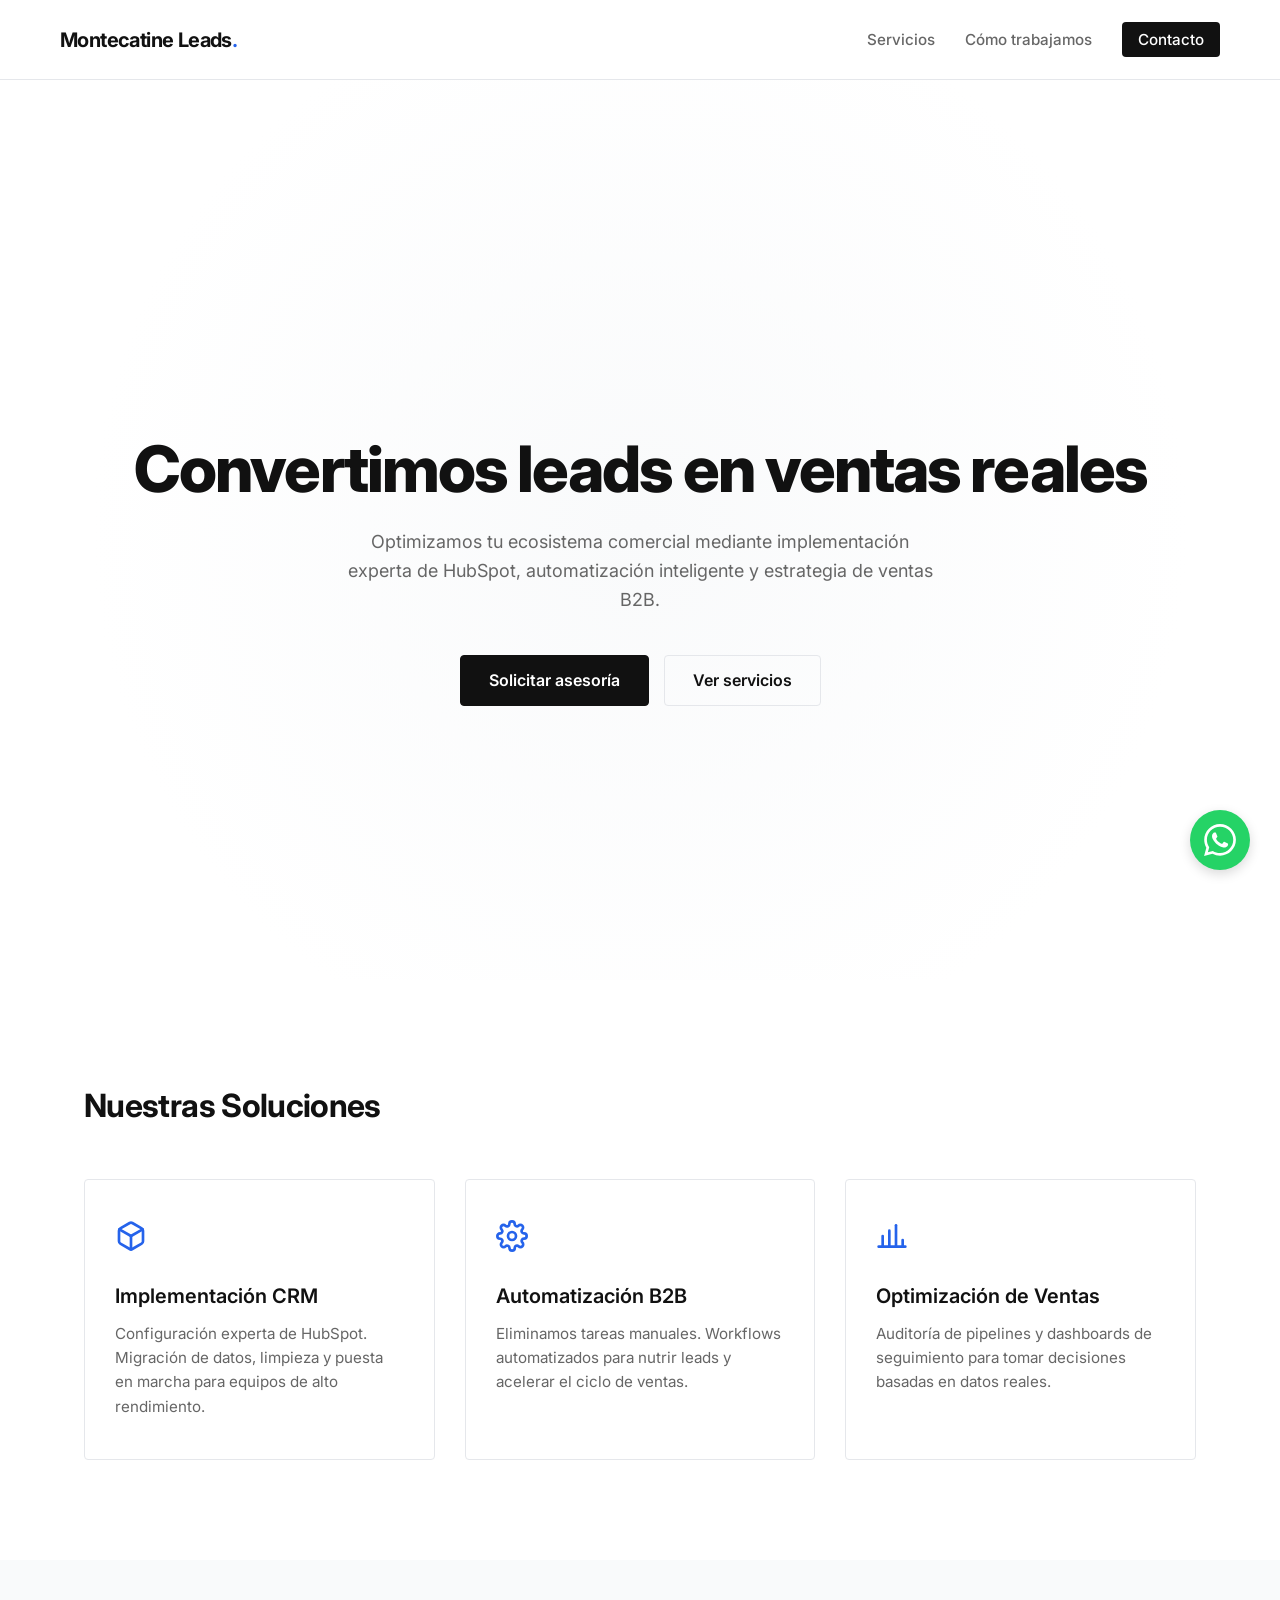
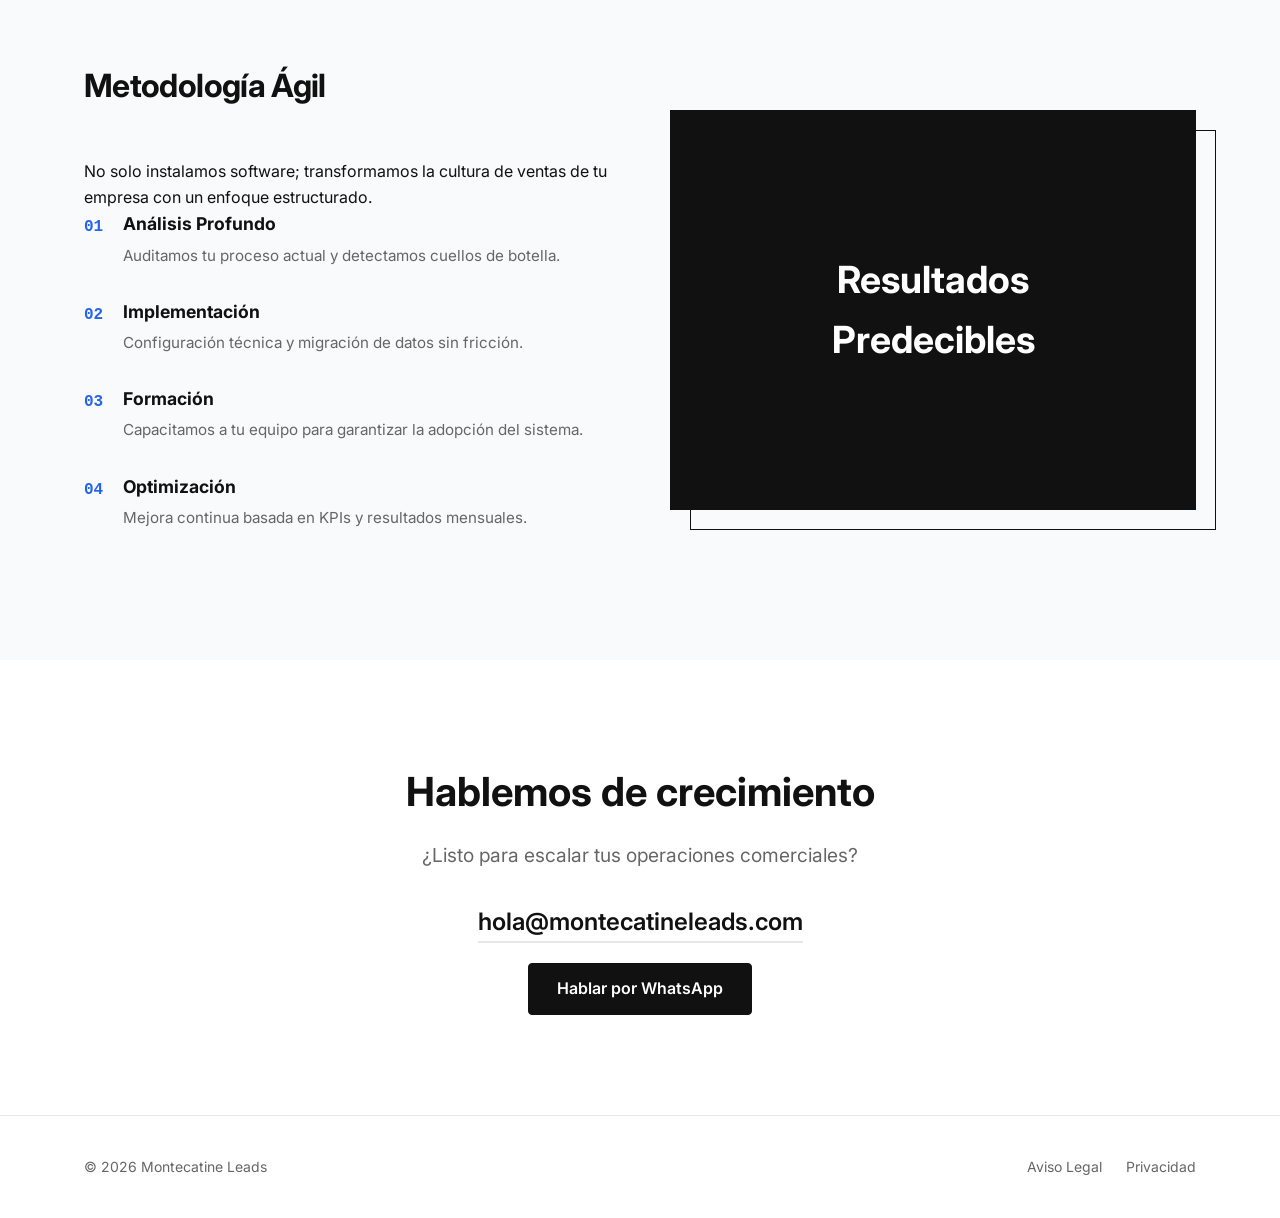
==== commit b8691898: "Landing page done" ====
--- a/index.html
+++ b/index.html
@@ -1,157 +1,157 @@
-<!DOCTYPE HTML>
-<!--
-	Editorial by HTML5 UP
-	html5up.net | @ajlkn
-	Free for personal and commercial use under the CCA 3.0 license (html5up.net/license)
--->
-<html>
-	<head>
-		<title>Portfolio by Mario</title>
-		<meta charset="utf-8" />
-		<meta name="viewport" content="width=device-width, initial-scale=1, user-scalable=no" />
-		<link rel="stylesheet" href="assets/css/main.css" />
-		<link rel="shortcut icon" href="/images/IMG_6273.JPG" />
-	</head>
-	<body class="is-preload">
+<!DOCTYPE html>
+<html lang="es">
+<head>
+    <meta charset="UTF-8">
+    <meta name="viewport" content="width=device-width, initial-scale=1.0">
+    <meta name="description" content="Montecatine Leads: Expertos en implementación de HubSpot CRM, automatización y optimización de ventas B2B.">
+    <title>Montecatine Leads | Consultoría CRM y Ventas</title>
+    <link rel="stylesheet" href="styles.css">
+    <link rel="preconnect" href="https://fonts.googleapis.com">
+    <link rel="preconnect" href="https://fonts.gstatic.com" crossorigin>
+    <link href="https://fonts.googleapis.com/css2?family=Inter:wght@300;400;600;700&display=swap" rel="stylesheet">
+</head>
+<body>
 
-		<!-- Wrapper -->
-			<div id="wrapper">
+    <header class="header" id="header">
+        <div class="container header-container">
+            <a href="#" class="logo">Montecatine Leads<span class="dot">.</span></a>
+            
+            <nav class="nav" id="nav-menu">
+                <ul class="nav-list">
+                    <li><a href="#servicios" class="nav-link">Servicios</a></li>
+                    <li><a href="#proceso" class="nav-link">Cómo trabajamos</a></li>
+                    <li><a href="#contacto" class="nav-link btn-nav">Contacto</a></li>
+                </ul>
+            </nav>
 
-				<!-- Main -->
-					<div id="main">
-						<div class="inner">
+            <button class="hamburger" id="hamburger" aria-label="Abrir menú">
+                <span class="bar"></span>
+                <span class="bar"></span>
+                <span class="bar"></span>
+            </button>
+        </div>
+    </header>
 
-							<!-- Header -->
-								<header id="header">
-									<a href="index.html" class="logo"><strong>Portfolio</strong> by Mario</a>
-									<ul class="icons">
-										<li><a href="https://www.instagram.com/mariomontecatine/" class="icon brands fa-instagram" target="_blank"><span class="label">Instagram</span></a></li>
-										<li>
-											<a href="https://github.com/mariomontecatine" class="icon brands fa-github" target="_blank" rel="noopener">
-											  <span class="label">GitHub</span>
-											</a>
-										</li>
-										<li>
-											<a href="https://www.linkedin.com/in/mariomontecatine/" class="icon brands fa-linkedin" target="_blank" rel="noopener">
-											  <span class="label">LinkedIn</span>
-											</a>
-										</li>
-									</ul>
-								</header>
+    <main>
+        <section class="hero" id="hero">
+            <div class="container hero-content">
+                <h1 class="hero-title">Convertimos leads en <span class="highlight">ventas reales</span></h1>
+                <p class="hero-subtitle">Optimizamos tu ecosistema comercial mediante implementación experta de HubSpot, automatización inteligente y estrategia de ventas B2B.</p>
+                <div class="hero-buttons">
+                    <a href="#contacto" class="btn btn-primary">Solicitar asesoría</a>
+                    <a href="#servicios" class="btn btn-outline">Ver servicios</a>
+                </div>
+            </div>
+        </section>
 
-							<!-- Banner -->
-								<section id="banner">
-									<div class="content">
-										<header>
-											<h1>Mario <br />
-											Montecatine Ibarrondo</h1>
-											<p>Multidisciplinary</p>
-										</header>
-										<p>¡Bienvenido a mi web! Mi nombre es Mario y soy estudiante de Ingeniería en Tecnologías de la Telecomunicación. Me considero una persona multidisciplinar porque disfruto de muchas cosas, de muchos ámbitos. Pero si algo tienen en común, es que en todas ellas <strong>siempre doy el 100%</strong>.  
-										</p>
-										<ul class="actions">
-											<li><a href="https://mariomontecatine.github.io/about.html" class="button big">Learn More</a></li>
-										</ul>
-									</div>
-									<span class="image object">
-										<img src="images/IMG_6273.JPG" alt="" />
-									</span>
-								</section>
+        <section class="section services" id="servicios">
+            <div class="container">
+                <h2 class="section-title">Nuestras Soluciones</h2>
+                <div class="services-grid">
+                    <article class="card">
+                        <div class="icon-box">
+                            <svg xmlns="http://www.w3.org/2000/svg" width="32" height="32" viewBox="0 0 24 24" fill="none" stroke="currentColor" stroke-width="2" stroke-linecap="round" stroke-linejoin="round"><path d="M21 16V8a2 2 0 0 0-1-1.73l-7-4a2 2 0 0 0-2 0l-7 4A2 2 0 0 0 3 8v8a2 2 0 0 0 1 1.73l7 4a2 2 0 0 0 2 0l7-4A2 2 0 0 0 21 16z"></path><polyline points="3.27 6.96 12 12.01 20.73 6.96"></polyline><line x1="12" y1="22.08" x2="12" y2="12"></line></svg>
+                        </div>
+                        <h3>Implementación CRM</h3>
+                        <p>Configuración experta de HubSpot. Migración de datos, limpieza y puesta en marcha para equipos de alto rendimiento.</p>
+                    </article>
 
-							<!-- Section -->
-								<section>
-									<header class="major">
-										<h2>Projects</h2>
-									</header>
-									
-									<div class="posts">
-										<article>
-											<a href="https://www.metasploit.com/" class="image fit" target="_blank" rel="noopener"><img src="images/metasploit-logo.png" alt="logo metasploit" /></a>
-											<h3>Open Source Project</h3>
-											<p>I contributed to an open source project by documenting key modules to improve 
-											their accessibility and usability for new users. My work involved creating clear, 
-											detailed documentation that helps others understand and effectively use these 
-											tools. This experience highlights the open source principle of collaboration, 
-											where sharing knowledge openly benefits the entire community and fosters continuous 
-											improvement.</p>
-											<ul class="actions">
-												<li><a href="https://mariomontecatine.github.io/opensource.html" class="button">More</a></li>
-											</ul>
-										</article>
-										<article>
-											<a href="#" class="image"><img src="images/LOGO3_sunsetspot.png" alt="logo sunset" /></a>
-											<h3>******</h3>
-											<p>Para los amantes de las pequeñas cosas y de los momentos únicos. Conoce y explora los mejores sitios en tu zona para despedir el día. </p>
-											<ul class="actions">
-												<li><a href="https://mariomontecatine.github.io/sunset.html" class="button">More</a></li>
-											</ul>
-										</article>
-									</div>
-								</section>
+                    <article class="card">
+                        <div class="icon-box">
+                            <svg xmlns="http://www.w3.org/2000/svg" width="32" height="32" viewBox="0 0 24 24" fill="none" stroke="currentColor" stroke-width="2" stroke-linecap="round" stroke-linejoin="round"><circle cx="12" cy="12" r="3"></circle><path d="M19.4 15a1.65 1.65 0 0 0 .33 1.82l.06.06a2 2 0 0 1 0 2.83 2 2 0 0 1-2.83 0l-.06-.06a1.65 1.65 0 0 0-1.82-.33 1.65 1.65 0 0 0-1 1.51V21a2 2 0 0 1-2 2 2 2 0 0 1-2-2v-.09A1.65 1.65 0 0 0 9 19.4a1.65 1.65 0 0 0-1.82.33l-.06.06a2 2 0 0 1-2.83 0 2 2 0 0 1 0-2.83l.06-.06a1.65 1.65 0 0 0 .33-1.82 1.65 1.65 0 0 0-1.51-1H3a2 2 0 0 1-2-2 2 2 0 0 1 2-2h.09A1.65 1.65 0 0 0 4.6 9a1.65 1.65 0 0 0-.33-1.82l-.06-.06a2 2 0 0 1 0-2.83 2 2 0 0 1 2.83 0l.06.06a1.65 1.65 0 0 0 1.82.33H9a1.65 1.65 0 0 0 1-1.51V3a2 2 0 0 1 2-2 2 2 0 0 1 2 2v.09a1.65 1.65 0 0 0 1 1.51 1.65 1.65 0 0 0 1.82-.33l.06-.06a2 2 0 0 1 2.83 0 2 2 0 0 1 0 2.83l-.06.06a1.65 1.65 0 0 0-.33 1.82V9a1.65 1.65 0 0 0 1.51 1H21a2 2 0 0 1 2 2 2 2 0 0 1-2 2h-.09a1.65 1.65 0 0 0-1.51 1z"></path></svg>
+                        </div>
+                        <h3>Automatización B2B</h3>
+                        <p>Eliminamos tareas manuales. Workflows automatizados para nutrir leads y acelerar el ciclo de ventas.</p>
+                    </article>
 
-							
-						</div>
-					</div>
+                    <article class="card">
+                        <div class="icon-box">
+                            <svg xmlns="http://www.w3.org/2000/svg" width="32" height="32" viewBox="0 0 24 24" fill="none" stroke="currentColor" stroke-width="2" stroke-linecap="round" stroke-linejoin="round"><path d="M2 20h20"></path><path d="M5 20V12"></path><path d="M10 20V8"></path><path d="M15 20V4"></path><path d="M20 20v-5"></path></svg>
+                        </div>
+                        <h3>Optimización de Ventas</h3>
+                        <p>Auditoría de pipelines y dashboards de seguimiento para tomar decisiones basadas en datos reales.</p>
+                    </article>
+                </div>
+            </div>
+        </section>
 
-				<!-- Sidebar -->
-					<div id="sidebar">
-						<div class="inner">
+        <section class="section process" id="proceso">
+            <div class="container process-container">
+                <div class="process-text">
+                    <h2 class="section-title">Metodología Ágil</h2>
+                    <p class="process-intro">No solo instalamos software; transformamos la cultura de ventas de tu empresa con un enfoque estructurado.</p>
+                    
+                    <ul class="process-list">
+                        <li>
+                            <span class="step-number">01</span>
+                            <div class="step-content">
+                                <strong>Análisis Profundo</strong>
+                                <p>Auditamos tu proceso actual y detectamos cuellos de botella.</p>
+                            </div>
+                        </li>
+                        <li>
+                            <span class="step-number">02</span>
+                            <div class="step-content">
+                                <strong>Implementación</strong>
+                                <p>Configuración técnica y migración de datos sin fricción.</p>
+                            </div>
+                        </li>
+                        <li>
+                            <span class="step-number">03</span>
+                            <div class="step-content">
+                                <strong>Formación</strong>
+                                <p>Capacitamos a tu equipo para garantizar la adopción del sistema.</p>
+                            </div>
+                        </li>
+                        <li>
+                            <span class="step-number">04</span>
+                            <div class="step-content">
+                                <strong>Optimización</strong>
+                                <p>Mejora continua basada en KPIs y resultados mensuales.</p>
+                            </div>
+                        </li>
+                    </ul>
+                </div>
+                <div class="process-visual">
+                    <div class="abstract-box">
+                        <div class="box-layer"></div>
+                        <div class="box-content">
+                            <h3>Resultados<br>Predecibles</h3>
+                        </div>
+                    </div>
+                </div>
+            </div>
+        </section>
 
-							<!-- Search 
-								<section id="search" class="alt">
-									<form method="post" action="#">
-										<input type="text" name="query" id="query" placeholder="Search" />
-									</form>
-								</section>
-							-->
+        <section class="section contact" id="contacto">
+            <div class="container contact-wrapper">
+                <h2 class="contact-title">Hablemos de crecimiento</h2>
+                <p class="contact-text">¿Listo para escalar tus operaciones comerciales?</p>
+                
+                <div class="contact-actions">
+                    <a href="mailto:hola@montecatineleads.com" class="contact-link">hola@montecatineleads.com</a>
+                    <a href="https://wa.me/123456789" class="btn btn-primary">Hablar por WhatsApp</a>
+                </div>
+            </div>
+        </section>
+    </main>
 
-							<!-- Menu -->
-								<nav id="menu">
-									<header class="major">
-										<h2>Menu</h2>
-									</header>
-									<ul>
-										<li><a href="index.html">Home</a></li>
-										<li><a href="about.html">About me</a></li>
-										<li>
-											<span class="opener">Projects</span>
-											<ul>
-												<li><a href="opensource.html">Open Source Project</a></li>
-												<li><a href="sunset.html">******</a></li>
-											</ul>
-										</li>
-										<li><a href="blog.html">Blog</a></li>
-										<li><a href="map.html">Travel Map</a></li>
-									</ul>
-								</nav>
+    <footer class="footer">
+        <div class="container footer-content">
+            <div class="footer-left">
+                <p class="copyright">&copy; <script>document.write(new Date().getFullYear())</script> Montecatine Leads</p>
+            </div>
+            <div class="footer-links">
+                <a href="#">Aviso Legal</a>
+                <a href="#">Privacidad</a>
+            </div>
+        </div>
+    </footer>
 
-							<!-- Section -->
-								<section>
-									<header class="major">
-										<h2>Get in touch</h2>
-									</header>
-									<p></p>
-									<ul class="contact">
-										<li class="icon solid fa-envelope"><a href="contact.html">Contact Form</a></li>
-									</ul>
-								</section>
+    <a href="https://wa.me/123456789" class="floating-whatsapp" target="_blank" aria-label="Contactar por WhatsApp">
+        <svg xmlns="http://www.w3.org/2000/svg" width="32" height="32" viewBox="0 0 24 24" fill="currentColor"><path d="M.057 24l1.687-6.163c-1.041-1.804-1.588-3.849-1.587-5.946.003-6.556 5.338-11.891 11.893-11.891 3.181.001 6.167 1.24 8.413 3.488 2.245 2.248 3.481 5.236 3.48 8.414-.003 6.557-5.338 11.892-11.893 11.892-1.99-.001-3.951-.5-5.688-1.448l-6.305 1.654zm6.597-3.807c1.676.995 3.276 1.591 5.392 1.592 5.448 0 9.886-4.434 9.889-9.885.002-5.462-4.415-9.89-9.881-9.892-5.452 0-9.887 4.434-9.889 9.884-.001 2.225.651 3.891 1.746 5.634l-.999 3.648 3.742-.981zm11.387-5.464c-.074-.124-.272-.198-.57-.347-.297-.149-1.758-.868-2.031-.967-.272-.099-.47-.149-.669.149-.198.297-.768.967-.941 1.165-.173.198-.347.223-.644.074-.297-.149-1.255-.462-2.39-1.475-.883-.788-1.48-1.761-1.653-2.059-.173-.297-.018-.458.13-.606.134-.133.297-.347.446-.521.151-.172.2-.296.3-.495.099-.198.05-.372-.025-.521-.075-.148-.669-1.611-.916-2.206-.242-.579-.487-.501-.669-.51l-.57-.01c-.198 0-.52.074-.792.372-.272.297-1.04 1.016-1.04 2.479 0 1.463 1.065 2.876 1.213 3.074.149.198 2.095 3.2 5.076 4.487.709.306 1.263.489 1.694.626.712.226 1.36.194 1.872.118.571-.085 1.758-.719 2.006-1.413.248-.695.248-1.29.173-1.414z"/></svg>
+    </a>
 
-							<!-- Footer -->
-								<footer id="footer">
-									<p class="copyright">&copy; All rights reserved. Design: <a href="https://html5up.net">HTML5 UP</a>.</p>
-								</footer>
-
-						</div>
-					</div>
-
-			</div>
-
-		<!-- Scripts -->
-			<script src="assets/js/jquery.min.js"></script>
-			<script src="assets/js/browser.min.js"></script>
-			<script src="assets/js/breakpoints.min.js"></script>
-			<script src="assets/js/util.js"></script>
-			<script src="assets/js/main.js"></script>
-
-	</body>
+    <script src="script.js"></script>
+</body>
 </html>
--- a/styles.css
+++ b/styles.css
@@ -0,0 +1,480 @@
+/* --- Variables y Reset --- */
+:root {
+  /* Paleta de Colores */
+  --bg-color: #ffffff;
+  --text-main: #111111;
+  --text-muted: #666666;
+  --bg-secondary: #f9fafb;
+  --accent-color: #2563eb; /* Azul profesional vibrante */
+  --accent-hover: #1d4ed8;
+  --border-color: #e5e7eb;
+
+  /* Tipografía */
+  --font-main: "Inter", system-ui, -apple-system, sans-serif;
+  --text-xs: 0.875rem;
+  --text-sm: 1rem;
+  --text-md: 1.125rem;
+  --text-lg: 1.5rem;
+  --text-xl: 2.5rem;
+  --text-2xl: 3.5rem;
+
+  /* Espaciado y Layout */
+  --container-width: 1200px;
+  --header-height: 80px;
+  --radius: 4px; /* Bordes sutilmente redondeados, casi cuadrados */
+  --transition: all 0.3s ease;
+}
+
+* {
+  margin: 0;
+  padding: 0;
+  box-sizing: border-box;
+}
+html {
+  scroll-behavior: smooth;
+  font-size: 16px;
+}
+
+body {
+  font-family: var(--font-main);
+  background-color: var(--bg-color);
+  color: var(--text-main);
+  line-height: 1.6;
+  overflow-x: hidden;
+}
+
+a {
+  text-decoration: none;
+  color: inherit;
+  transition: var(--transition);
+}
+ul {
+  list-style: none;
+}
+img {
+  max-width: 100%;
+  display: block;
+}
+
+/* --- Utilidades --- */
+.container {
+  width: 90%;
+  max-width: var(--container-width);
+  margin: 0 auto;
+  padding: 0 20px;
+}
+
+.section {
+  padding: 100px 0;
+}
+.section-title {
+  font-size: 2rem;
+  font-weight: 700;
+  margin-bottom: 3rem;
+  letter-spacing: -0.02em;
+}
+
+/* --- Botones --- */
+.btn {
+  display: inline-block;
+  padding: 12px 28px;
+  font-weight: 600;
+  font-size: var(--text-sm);
+  border-radius: var(--radius);
+  cursor: pointer;
+  text-align: center;
+  transition: var(--transition);
+}
+
+.btn-primary {
+  background-color: var(--text-main);
+  color: #fff;
+  border: 1px solid var(--text-main);
+}
+
+.btn-primary:hover {
+  background-color: var(--accent-color);
+  border-color: var(--accent-color);
+  transform: translateY(-2px);
+}
+
+.btn-outline {
+  background-color: transparent;
+  color: var(--text-main);
+  border: 1px solid var(--border-color);
+}
+
+.btn-outline:hover {
+  border-color: var(--text-main);
+  background-color: var(--bg-secondary);
+}
+
+/* --- Header --- */
+.header {
+  height: var(--header-height);
+  position: sticky;
+  top: 0;
+  background-color: rgba(255, 255, 255, 0.95);
+  backdrop-filter: blur(10px);
+  z-index: 1000;
+  border-bottom: 1px solid var(--border-color);
+  display: flex;
+  align-items: center;
+}
+
+.header-container {
+  display: flex;
+  justify-content: space-between;
+  align-items: center;
+  width: 100%;
+}
+
+.logo {
+  font-size: 1.25rem;
+  font-weight: 700;
+  letter-spacing: -0.03em;
+  color: var(--text-main);
+}
+.logo .dot {
+  color: var(--accent-color);
+}
+
+.nav-list {
+  display: flex;
+  gap: 30px;
+  align-items: center;
+}
+.nav-link {
+  font-size: 0.95rem;
+  font-weight: 500;
+  color: var(--text-muted);
+}
+.nav-link:hover {
+  color: var(--text-main);
+}
+.nav-link.btn-nav {
+  padding: 8px 16px;
+  background: var(--text-main);
+  color: white;
+  border-radius: var(--radius);
+}
+.nav-link.btn-nav:hover {
+  background: var(--accent-color);
+}
+
+.hamburger {
+  display: none;
+  cursor: pointer;
+  background: none;
+  border: none;
+}
+.bar {
+  display: block;
+  width: 25px;
+  height: 2px;
+  margin: 5px auto;
+  transition: var(--transition);
+  background-color: var(--text-main);
+}
+
+/* --- Hero Section --- */
+.hero {
+  min-height: 100vh;
+  display: flex;
+  align-items: center;
+  justify-content: center;
+  text-align: center;
+  padding-top: var(--header-height); /* Offset */
+  background: radial-gradient(
+    circle at 50% 50%,
+    var(--bg-secondary) 0%,
+    #fff 70%
+  );
+}
+
+.hero-title {
+  font-size: clamp(2.5rem, 5vw, 4.5rem); /* Responsive typography */
+  line-height: 1.1;
+  font-weight: 800;
+  margin-bottom: 1.5rem;
+  letter-spacing: -0.03em;
+}
+
+.hero-title .highlight {
+  color: var(--text-main);
+  position: relative;
+  white-space: nowrap;
+}
+/* Subrayado sutil */
+.hero-title .highlight::after {
+  content: "";
+  position: absolute;
+  bottom: 5px;
+  left: 0;
+  width: 100%;
+  height: 10px;
+  background-color: rgba(37, 99, 235, 0.1);
+  z-index: -1;
+}
+
+.hero-subtitle {
+  font-size: 1.125rem;
+  color: var(--text-muted);
+  max-width: 600px;
+  margin: 0 auto 2.5rem;
+}
+
+.hero-buttons {
+  display: flex;
+  gap: 15px;
+  justify-content: center;
+}
+
+/* --- Services --- */
+.services {
+  background-color: #fff;
+}
+.services-grid {
+  display: grid;
+  grid-template-columns: repeat(auto-fit, minmax(300px, 1fr));
+  gap: 30px;
+}
+
+.card {
+  padding: 40px 30px;
+  border: 1px solid var(--border-color);
+  border-radius: var(--radius);
+  transition: var(--transition);
+  background: #fff;
+}
+
+.card:hover {
+  border-color: var(--accent-color);
+  box-shadow: 0 10px 30px rgba(0, 0, 0, 0.05);
+}
+
+.icon-box {
+  color: var(--accent-color);
+  margin-bottom: 20px;
+}
+
+.card h3 {
+  font-size: 1.25rem;
+  margin-bottom: 10px;
+  font-weight: 600;
+}
+.card p {
+  color: var(--text-muted);
+  font-size: 0.95rem;
+}
+
+/* --- Process --- */
+.process {
+  background-color: var(--bg-secondary);
+}
+.process-container {
+  display: grid;
+  grid-template-columns: 1fr 1fr;
+  gap: 60px;
+  align-items: center;
+}
+
+.process-list li {
+  display: flex;
+  gap: 20px;
+  margin-bottom: 30px;
+}
+
+.step-number {
+  font-family: monospace;
+  font-size: 1rem;
+  color: var(--accent-color);
+  font-weight: 700;
+  margin-top: 5px;
+}
+
+.step-content strong {
+  display: block;
+  margin-bottom: 5px;
+  font-size: 1.1rem;
+}
+.step-content p {
+  color: var(--text-muted);
+  font-size: 0.95rem;
+}
+
+.abstract-box {
+  width: 100%;
+  height: 400px;
+  position: relative;
+  display: flex;
+  align-items: center;
+  justify-content: center;
+}
+
+.box-layer {
+  position: absolute;
+  top: 20px;
+  left: 20px;
+  width: 100%;
+  height: 100%;
+  border: 1px solid var(--text-main);
+  z-index: 1;
+}
+
+.box-content {
+  background: var(--text-main);
+  color: #fff;
+  width: 100%;
+  height: 100%;
+  z-index: 2;
+  display: flex;
+  align-items: center;
+  justify-content: center;
+  text-align: center;
+  font-size: 2rem;
+  font-weight: 700;
+}
+
+/* --- Contact --- */
+.contact {
+  text-align: center;
+}
+.contact-title {
+  font-size: 2.5rem;
+  margin-bottom: 1rem;
+}
+.contact-text {
+  color: var(--text-muted);
+  margin-bottom: 2rem;
+  font-size: 1.2rem;
+}
+.contact-actions {
+  display: flex;
+  flex-direction: column;
+  align-items: center;
+  gap: 20px;
+}
+.contact-link {
+  font-size: 1.5rem;
+  font-weight: 600;
+  border-bottom: 2px solid var(--border-color);
+}
+.contact-link:hover {
+  border-color: var(--accent-color);
+  color: var(--accent-color);
+}
+
+/* --- Footer --- */
+.footer {
+  padding: 40px 0;
+  border-top: 1px solid var(--border-color);
+  font-size: 0.875rem;
+  color: var(--text-muted);
+}
+.footer-content {
+  display: flex;
+  justify-content: space-between;
+  flex-wrap: wrap;
+  gap: 20px;
+}
+.footer-links a {
+  margin-left: 20px;
+}
+.footer-links a:hover {
+  color: var(--text-main);
+}
+
+/* --- Floating Button --- */
+.floating-whatsapp {
+  position: fixed;
+  bottom: 30px;
+  right: 30px;
+  width: 60px;
+  height: 60px;
+  background-color: #25d366; /* Color oficial WhatsApp, excepción a la regla BN */
+  color: white;
+  border-radius: 50%;
+  display: flex;
+  align-items: center;
+  justify-content: center;
+  box-shadow: 0 4px 12px rgba(0, 0, 0, 0.15);
+  z-index: 9999;
+  transition: transform 0.3s cubic-bezier(0.175, 0.885, 0.32, 1.275);
+}
+.floating-whatsapp:hover {
+  transform: scale(1.1);
+}
+
+/* --- Responsive Mobile --- */
+@media (max-width: 768px) {
+  .hamburger {
+    display: block;
+    z-index: 1001;
+  }
+
+  .nav {
+    position: fixed;
+    top: 0;
+    right: -100%;
+    width: 80%;
+    height: 100vh;
+    background: #fff;
+    display: flex;
+    flex-direction: column;
+    justify-content: center;
+    transition: 0.4s ease;
+    box-shadow: -5px 0 15px rgba(0, 0, 0, 0.05);
+  }
+
+  .nav.active {
+    right: 0;
+  }
+
+  .nav-list {
+    flex-direction: column;
+    gap: 40px;
+  }
+
+  .nav-link {
+    font-size: 1.2rem;
+  }
+
+  /* Animación Hamburguesa */
+  .hamburger.active .bar:nth-child(1) {
+    transform: translateY(7px) rotate(45deg);
+  }
+  .hamburger.active .bar:nth-child(2) {
+    opacity: 0;
+  }
+  .hamburger.active .bar:nth-child(3) {
+    transform: translateY(-7px) rotate(-45deg);
+  }
+
+  .hero-title {
+    font-size: 2.5rem;
+  }
+  .hero-buttons {
+    flex-direction: column;
+    width: 100%;
+  }
+  .btn {
+    width: 100%;
+  }
+
+  .process-container {
+    grid-template-columns: 1fr;
+  }
+  .abstract-box {
+    height: 250px;
+    margin-top: 30px;
+  }
+
+  .footer-content {
+    flex-direction: column;
+    text-align: center;
+  }
+  .footer-links a {
+    margin: 0 10px;
+  }
+}
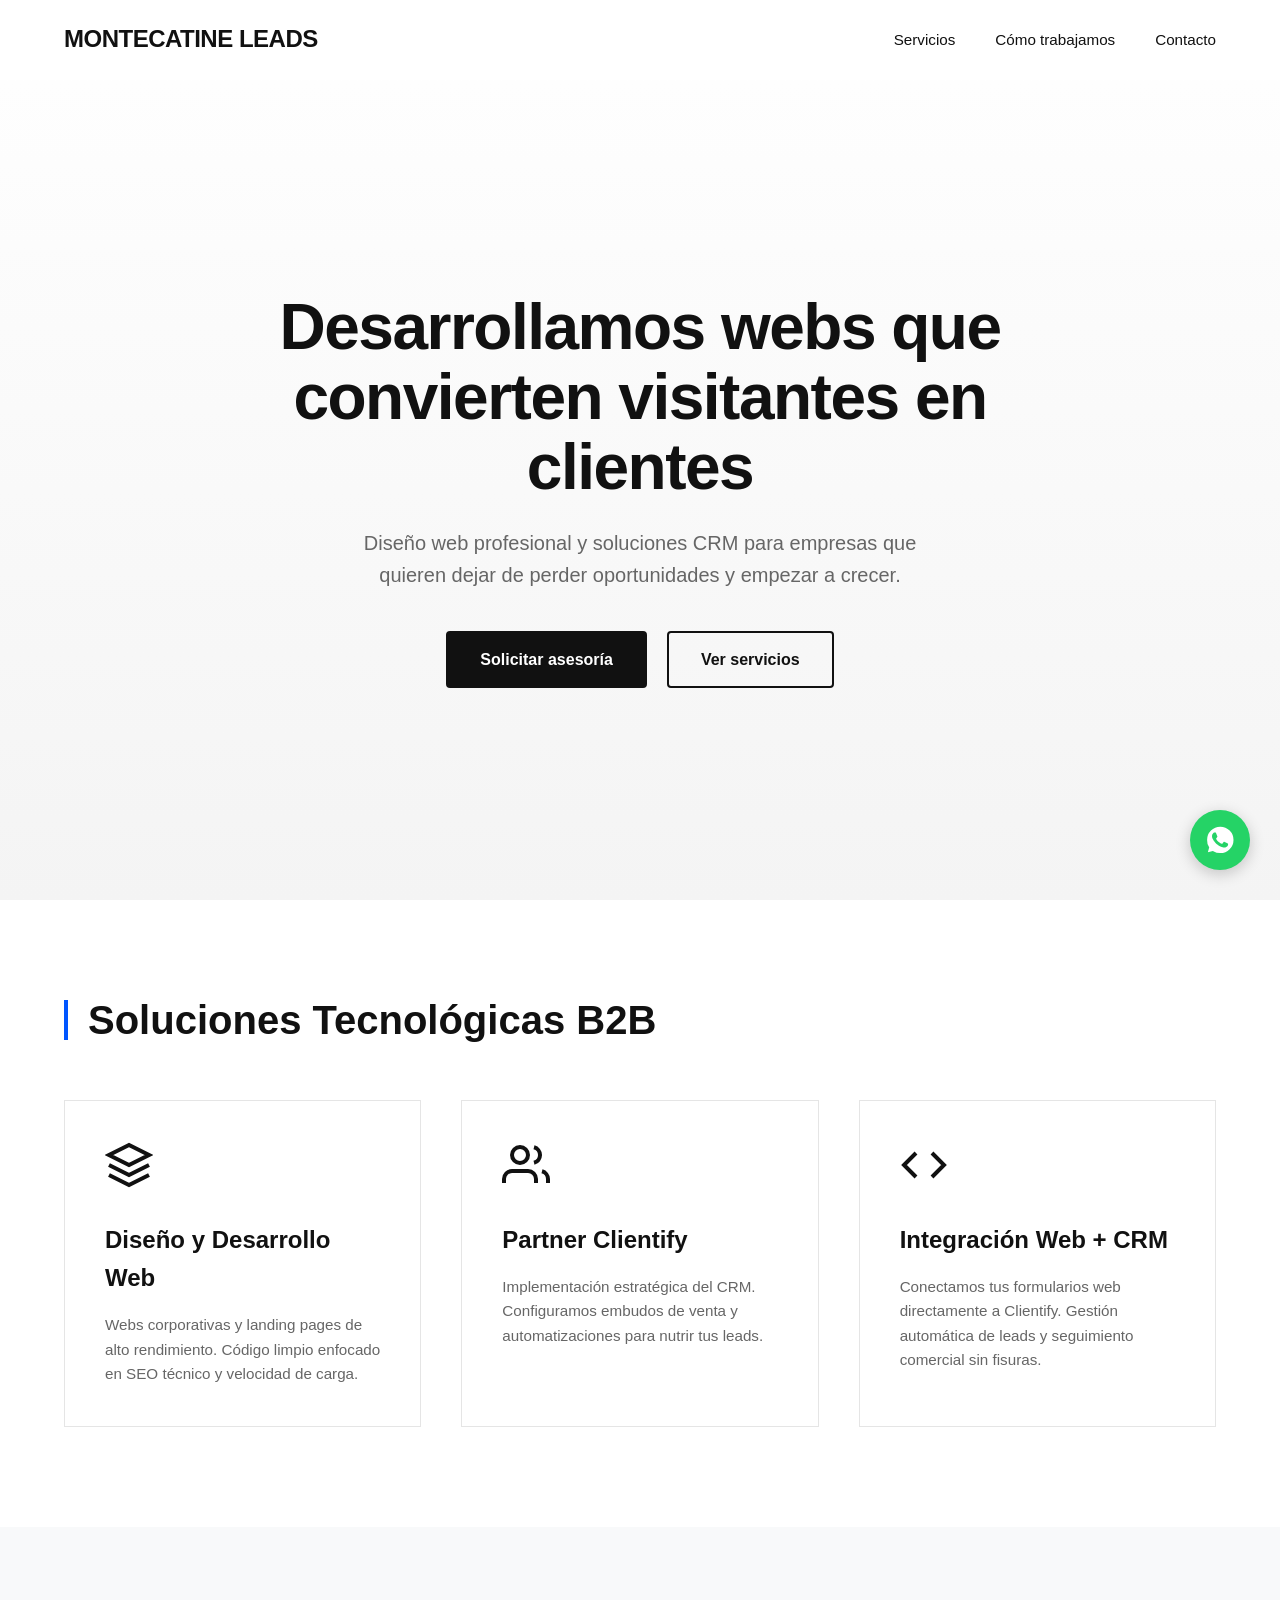
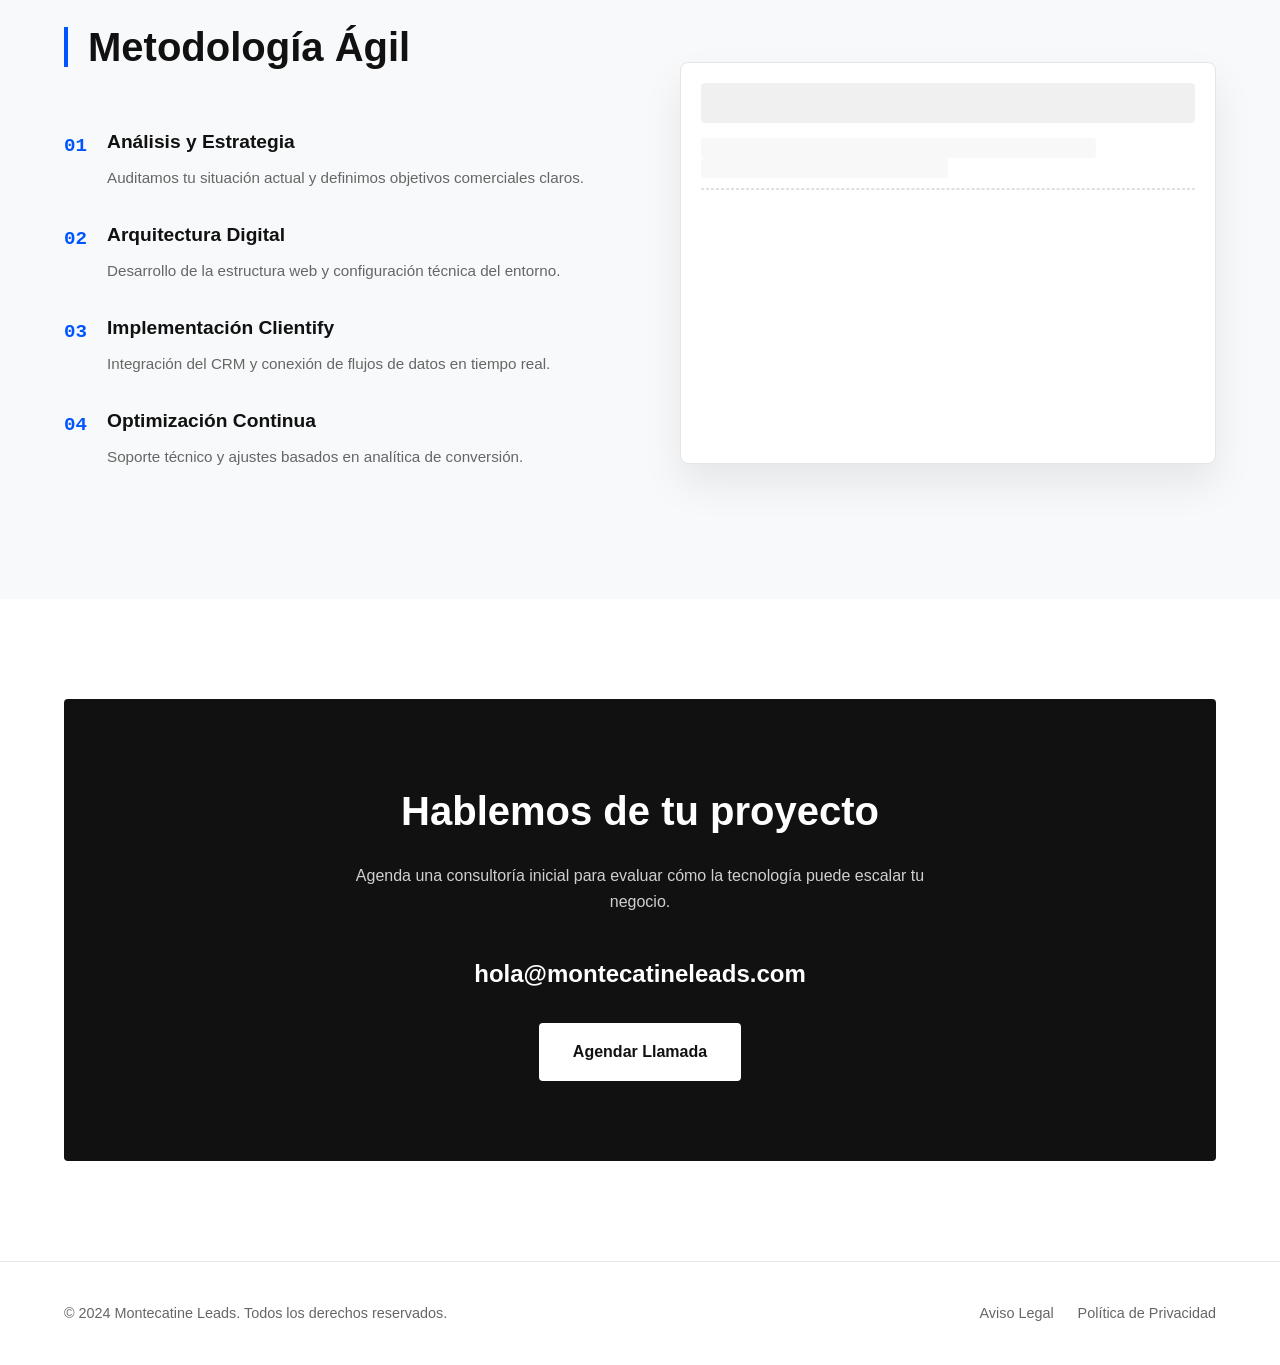
==== commit c4adaa78: "new web concept done" ====
--- a/index.html
+++ b/index.html
@@ -1,157 +1,213 @@
-<!DOCTYPE html>
+<!doctype html>
 <html lang="es">
-<head>
-    <meta charset="UTF-8">
-    <meta name="viewport" content="width=device-width, initial-scale=1.0">
-    <meta name="description" content="Montecatine Leads: Expertos en implementación de HubSpot CRM, automatización y optimización de ventas B2B.">
-    <title>Montecatine Leads | Consultoría CRM y Ventas</title>
-    <link rel="stylesheet" href="styles.css">
-    <link rel="preconnect" href="https://fonts.googleapis.com">
-    <link rel="preconnect" href="https://fonts.gstatic.com" crossorigin>
-    <link href="https://fonts.googleapis.com/css2?family=Inter:wght@300;400;600;700&display=swap" rel="stylesheet">
-</head>
-<body>
-
-    <header class="header" id="header">
-        <div class="container header-container">
-            <a href="#" class="logo">Montecatine Leads<span class="dot">.</span></a>
-            
-            <nav class="nav" id="nav-menu">
-                <ul class="nav-list">
-                    <li><a href="#servicios" class="nav-link">Servicios</a></li>
-                    <li><a href="#proceso" class="nav-link">Cómo trabajamos</a></li>
-                    <li><a href="#contacto" class="nav-link btn-nav">Contacto</a></li>
-                </ul>
-            </nav>
-
-            <button class="hamburger" id="hamburger" aria-label="Abrir menú">
-                <span class="bar"></span>
-                <span class="bar"></span>
-                <span class="bar"></span>
-            </button>
-        </div>
+  <head>
+    <meta charset="UTF-8" />
+    <meta name="viewport" content="width=device-width, initial-scale=1.0" />
+    <meta
+      name="description"
+      content="Montecatine Leads: Desarrollo web y consultoría CRM Clientify para empresas B2B."
+    />
+    <title>Montecatine Leads | Desarrollo Web & CRM Partner</title>
+    <link rel="stylesheet" href="styles.css" />
+  </head>
+  <body>
+    <header id="header">
+      <div class="container header-container">
+        <a href="#" class="logo">Montecatine Leads</a>
+
+        <button class="hamburger" aria-label="Abrir menú">
+          <span></span>
+          <span></span>
+          <span></span>
+        </button>
+
+        <nav class="nav-menu">
+          <ul>
+            <li><a href="#servicios" class="nav-link">Servicios</a></li>
+            <li><a href="#metodologia" class="nav-link">Cómo trabajamos</a></li>
+            <li><a href="#contacto" class="nav-link btn-nav">Contacto</a></li>
+          </ul>
+        </nav>
+      </div>
     </header>
 
-    <main>
-        <section class="hero" id="hero">
-            <div class="container hero-content">
-                <h1 class="hero-title">Convertimos leads en <span class="highlight">ventas reales</span></h1>
-                <p class="hero-subtitle">Optimizamos tu ecosistema comercial mediante implementación experta de HubSpot, automatización inteligente y estrategia de ventas B2B.</p>
-                <div class="hero-buttons">
-                    <a href="#contacto" class="btn btn-primary">Solicitar asesoría</a>
-                    <a href="#servicios" class="btn btn-outline">Ver servicios</a>
-                </div>
-            </div>
-        </section>
-
-        <section class="section services" id="servicios">
-            <div class="container">
-                <h2 class="section-title">Nuestras Soluciones</h2>
-                <div class="services-grid">
-                    <article class="card">
-                        <div class="icon-box">
-                            <svg xmlns="http://www.w3.org/2000/svg" width="32" height="32" viewBox="0 0 24 24" fill="none" stroke="currentColor" stroke-width="2" stroke-linecap="round" stroke-linejoin="round"><path d="M21 16V8a2 2 0 0 0-1-1.73l-7-4a2 2 0 0 0-2 0l-7 4A2 2 0 0 0 3 8v8a2 2 0 0 0 1 1.73l7 4a2 2 0 0 0 2 0l7-4A2 2 0 0 0 21 16z"></path><polyline points="3.27 6.96 12 12.01 20.73 6.96"></polyline><line x1="12" y1="22.08" x2="12" y2="12"></line></svg>
-                        </div>
-                        <h3>Implementación CRM</h3>
-                        <p>Configuración experta de HubSpot. Migración de datos, limpieza y puesta en marcha para equipos de alto rendimiento.</p>
-                    </article>
-
-                    <article class="card">
-                        <div class="icon-box">
-                            <svg xmlns="http://www.w3.org/2000/svg" width="32" height="32" viewBox="0 0 24 24" fill="none" stroke="currentColor" stroke-width="2" stroke-linecap="round" stroke-linejoin="round"><circle cx="12" cy="12" r="3"></circle><path d="M19.4 15a1.65 1.65 0 0 0 .33 1.82l.06.06a2 2 0 0 1 0 2.83 2 2 0 0 1-2.83 0l-.06-.06a1.65 1.65 0 0 0-1.82-.33 1.65 1.65 0 0 0-1 1.51V21a2 2 0 0 1-2 2 2 2 0 0 1-2-2v-.09A1.65 1.65 0 0 0 9 19.4a1.65 1.65 0 0 0-1.82.33l-.06.06a2 2 0 0 1-2.83 0 2 2 0 0 1 0-2.83l.06-.06a1.65 1.65 0 0 0 .33-1.82 1.65 1.65 0 0 0-1.51-1H3a2 2 0 0 1-2-2 2 2 0 0 1 2-2h.09A1.65 1.65 0 0 0 4.6 9a1.65 1.65 0 0 0-.33-1.82l-.06-.06a2 2 0 0 1 0-2.83 2 2 0 0 1 2.83 0l.06.06a1.65 1.65 0 0 0 1.82.33H9a1.65 1.65 0 0 0 1-1.51V3a2 2 0 0 1 2-2 2 2 0 0 1 2 2v.09a1.65 1.65 0 0 0 1 1.51 1.65 1.65 0 0 0 1.82-.33l.06-.06a2 2 0 0 1 2.83 0 2 2 0 0 1 0 2.83l-.06.06a1.65 1.65 0 0 0-.33 1.82V9a1.65 1.65 0 0 0 1.51 1H21a2 2 0 0 1 2 2 2 2 0 0 1-2 2h-.09a1.65 1.65 0 0 0-1.51 1z"></path></svg>
-                        </div>
-                        <h3>Automatización B2B</h3>
-                        <p>Eliminamos tareas manuales. Workflows automatizados para nutrir leads y acelerar el ciclo de ventas.</p>
-                    </article>
-
-                    <article class="card">
-                        <div class="icon-box">
-                            <svg xmlns="http://www.w3.org/2000/svg" width="32" height="32" viewBox="0 0 24 24" fill="none" stroke="currentColor" stroke-width="2" stroke-linecap="round" stroke-linejoin="round"><path d="M2 20h20"></path><path d="M5 20V12"></path><path d="M10 20V8"></path><path d="M15 20V4"></path><path d="M20 20v-5"></path></svg>
-                        </div>
-                        <h3>Optimización de Ventas</h3>
-                        <p>Auditoría de pipelines y dashboards de seguimiento para tomar decisiones basadas en datos reales.</p>
-                    </article>
-                </div>
-            </div>
-        </section>
-
-        <section class="section process" id="proceso">
-            <div class="container process-container">
-                <div class="process-text">
-                    <h2 class="section-title">Metodología Ágil</h2>
-                    <p class="process-intro">No solo instalamos software; transformamos la cultura de ventas de tu empresa con un enfoque estructurado.</p>
-                    
-                    <ul class="process-list">
-                        <li>
-                            <span class="step-number">01</span>
-                            <div class="step-content">
-                                <strong>Análisis Profundo</strong>
-                                <p>Auditamos tu proceso actual y detectamos cuellos de botella.</p>
-                            </div>
-                        </li>
-                        <li>
-                            <span class="step-number">02</span>
-                            <div class="step-content">
-                                <strong>Implementación</strong>
-                                <p>Configuración técnica y migración de datos sin fricción.</p>
-                            </div>
-                        </li>
-                        <li>
-                            <span class="step-number">03</span>
-                            <div class="step-content">
-                                <strong>Formación</strong>
-                                <p>Capacitamos a tu equipo para garantizar la adopción del sistema.</p>
-                            </div>
-                        </li>
-                        <li>
-                            <span class="step-number">04</span>
-                            <div class="step-content">
-                                <strong>Optimización</strong>
-                                <p>Mejora continua basada en KPIs y resultados mensuales.</p>
-                            </div>
-                        </li>
-                    </ul>
-                </div>
-                <div class="process-visual">
-                    <div class="abstract-box">
-                        <div class="box-layer"></div>
-                        <div class="box-content">
-                            <h3>Resultados<br>Predecibles</h3>
-                        </div>
-                    </div>
-                </div>
-            </div>
-        </section>
-
-        <section class="section contact" id="contacto">
-            <div class="container contact-wrapper">
-                <h2 class="contact-title">Hablemos de crecimiento</h2>
-                <p class="contact-text">¿Listo para escalar tus operaciones comerciales?</p>
-                
-                <div class="contact-actions">
-                    <a href="mailto:hola@montecatineleads.com" class="contact-link">hola@montecatineleads.com</a>
-                    <a href="https://wa.me/123456789" class="btn btn-primary">Hablar por WhatsApp</a>
-                </div>
-            </div>
-        </section>
-    </main>
-
-    <footer class="footer">
-        <div class="container footer-content">
-            <div class="footer-left">
-                <p class="copyright">&copy; <script>document.write(new Date().getFullYear())</script> Montecatine Leads</p>
-            </div>
-            <div class="footer-links">
-                <a href="#">Aviso Legal</a>
-                <a href="#">Privacidad</a>
-            </div>
-        </div>
+    <section id="hero">
+      <div class="container hero-content">
+        <h1>Desarrollamos webs que convierten visitantes en clientes</h1>
+        <p class="subtitle">
+          Diseño web profesional y soluciones CRM para empresas que quieren
+          dejar de perder oportunidades y empezar a crecer.
+        </p>
+        <div class="cta-group">
+          <a href="#contacto" class="btn btn-primary">Solicitar asesoría</a>
+          <a href="#servicios" class="btn btn-outline">Ver servicios</a>
+        </div>
+      </div>
+    </section>
+
+    <section id="servicios">
+      <div class="container">
+        <h2 class="section-title">Soluciones Tecnológicas B2B</h2>
+        <div class="grid-3">
+          <div class="card">
+            <div class="icon-box">
+              <svg
+                viewBox="0 0 24 24"
+                fill="none"
+                stroke="currentColor"
+                stroke-width="2"
+              >
+                <path
+                  d="M12 2L2 7l10 5 10-5-10-5zM2 17l10 5 10-5M2 12l10 5 10-5"
+                />
+              </svg>
+            </div>
+            <h3>Diseño y Desarrollo Web</h3>
+            <p>
+              Webs corporativas y landing pages de alto rendimiento. Código
+              limpio enfocado en SEO técnico y velocidad de carga.
+            </p>
+          </div>
+          <div class="card">
+            <div class="icon-box">
+              <svg
+                viewBox="0 0 24 24"
+                fill="none"
+                stroke="currentColor"
+                stroke-width="2"
+              >
+                <path d="M17 21v-2a4 4 0 0 0-4-4H5a4 4 0 0 0-4 4v2"></path>
+                <circle cx="9" cy="7" r="4"></circle>
+                <path d="M23 21v-2a4 4 0 0 0-3-3.87"></path>
+                <path d="M16 3.13a4 4 0 0 1 0 7.75"></path>
+              </svg>
+            </div>
+            <h3>Partner Clientify</h3>
+            <p>
+              Implementación estratégica del CRM. Configuramos embudos de venta
+              y automatizaciones para nutrir tus leads.
+            </p>
+          </div>
+          <div class="card">
+            <div class="icon-box">
+              <svg
+                viewBox="0 0 24 24"
+                fill="none"
+                stroke="currentColor"
+                stroke-width="2"
+              >
+                <polyline points="16 18 22 12 16 6"></polyline>
+                <polyline points="8 6 2 12 8 18"></polyline>
+              </svg>
+            </div>
+            <h3>Integración Web + CRM</h3>
+            <p>
+              Conectamos tus formularios web directamente a Clientify. Gestión
+              automática de leads y seguimiento comercial sin fisuras.
+            </p>
+          </div>
+        </div>
+      </div>
+    </section>
+
+    <section id="metodologia">
+      <div class="container split-layout">
+        <div class="text-content">
+          <h2 class="section-title">Metodología Ágil</h2>
+          <ul class="process-list">
+            <li>
+              <span class="step-number">01</span>
+              <div>
+                <h4>Análisis y Estrategia</h4>
+                <p>
+                  Auditamos tu situación actual y definimos objetivos
+                  comerciales claros.
+                </p>
+              </div>
+            </li>
+            <li>
+              <span class="step-number">02</span>
+              <div>
+                <h4>Arquitectura Digital</h4>
+                <p>
+                  Desarrollo de la estructura web y configuración técnica del
+                  entorno.
+                </p>
+              </div>
+            </li>
+            <li>
+              <span class="step-number">03</span>
+              <div>
+                <h4>Implementación Clientify</h4>
+                <p>
+                  Integración del CRM y conexión de flujos de datos en tiempo
+                  real.
+                </p>
+              </div>
+            </li>
+            <li>
+              <span class="step-number">04</span>
+              <div>
+                <h4>Optimización Continua</h4>
+                <p>
+                  Soporte técnico y ajustes basados en analítica de conversión.
+                </p>
+              </div>
+            </li>
+          </ul>
+        </div>
+        <div class="visual-content">
+          <div class="abstract-ui">
+            <div class="ui-header"></div>
+            <div class="ui-body">
+              <div class="ui-row"></div>
+              <div class="ui-row short"></div>
+              <div class="ui-graph"></div>
+            </div>
+          </div>
+        </div>
+      </div>
+    </section>
+
+    <section id="contacto">
+      <div class="container contact-wrapper">
+        <h2>Hablemos de tu proyecto</h2>
+        <p>
+          Agenda una consultoría inicial para evaluar cómo la tecnología puede
+          escalar tu negocio.
+        </p>
+        <div class="contact-actions">
+          <a href="mailto:hola@montecatineleads.com" class="contact-link"
+            >hola@montecatineleads.com</a
+          >
+          <a href="#" class="btn btn-primary">Agendar Llamada</a>
+        </div>
+      </div>
+    </section>
+
+    <footer>
+      <div class="container footer-content">
+        <p>&copy; 2024 Montecatine Leads. Todos los derechos reservados.</p>
+        <div class="legal-links">
+          <a href="#">Aviso Legal</a>
+          <a href="#">Política de Privacidad</a>
+        </div>
+      </div>
     </footer>
 
-    <a href="https://wa.me/123456789" class="floating-whatsapp" target="_blank" aria-label="Contactar por WhatsApp">
-        <svg xmlns="http://www.w3.org/2000/svg" width="32" height="32" viewBox="0 0 24 24" fill="currentColor"><path d="M.057 24l1.687-6.163c-1.041-1.804-1.588-3.849-1.587-5.946.003-6.556 5.338-11.891 11.893-11.891 3.181.001 6.167 1.24 8.413 3.488 2.245 2.248 3.481 5.236 3.48 8.414-.003 6.557-5.338 11.892-11.893 11.892-1.99-.001-3.951-.5-5.688-1.448l-6.305 1.654zm6.597-3.807c1.676.995 3.276 1.591 5.392 1.592 5.448 0 9.886-4.434 9.889-9.885.002-5.462-4.415-9.89-9.881-9.892-5.452 0-9.887 4.434-9.889 9.884-.001 2.225.651 3.891 1.746 5.634l-.999 3.648 3.742-.981zm11.387-5.464c-.074-.124-.272-.198-.57-.347-.297-.149-1.758-.868-2.031-.967-.272-.099-.47-.149-.669.149-.198.297-.768.967-.941 1.165-.173.198-.347.223-.644.074-.297-.149-1.255-.462-2.39-1.475-.883-.788-1.48-1.761-1.653-2.059-.173-.297-.018-.458.13-.606.134-.133.297-.347.446-.521.151-.172.2-.296.3-.495.099-.198.05-.372-.025-.521-.075-.148-.669-1.611-.916-2.206-.242-.579-.487-.501-.669-.51l-.57-.01c-.198 0-.52.074-.792.372-.272.297-1.04 1.016-1.04 2.479 0 1.463 1.065 2.876 1.213 3.074.149.198 2.095 3.2 5.076 4.487.709.306 1.263.489 1.694.626.712.226 1.36.194 1.872.118.571-.085 1.758-.719 2.006-1.413.248-.695.248-1.29.173-1.414z"/></svg>
+    <a
+      href="https://wa.me/123456789"
+      class="whatsapp-float"
+      target="_blank"
+      aria-label="Chat en WhatsApp"
+    >
+      <svg viewBox="0 0 24 24" fill="white" width="32" height="32">
+        <path
+          d="M17.472 14.382c-.297-.149-1.758-.867-2.03-.967-.273-.099-.471-.148-.67.15-.197.297-.767.966-.94 1.164-.173.199-.347.223-.644.075-.297-.15-1.255-.463-2.39-1.475-.883-.788-1.48-1.761-1.653-2.059-.173-.297-.018-.458.13-.606.134-.133.298-.347.446-.52.149-.174.198-.298.298-.497.099-.198.05-.371-.025-.52-.075-.149-.669-1.612-.916-2.207-.242-.579-.487-.5-.669-.51-.173-.008-.371-.008-.57-.008-.198 0-.52.074-.792.372-.272.297-1.04 1.016-1.04 2.479 0 1.462 1.065 2.875 1.213 3.074.149.198 2.096 3.2 5.077 4.487.709.306 1.262.489 1.694.625.712.227 1.36.195 1.871.118.571-.085 1.758-.719 2.006-1.413.248-.694.248-1.289.173-1.413-.074-.124-.272-.198-.57-.347m-5.421 7.403h-.004a9.87 9.87 0 01-5.031-1.378l-.361-.214-3.741.982.998-3.648-.235-.374a9.86 9.86 0 01-1.355-5.233 9.9 9.9 0 019.9-9.9h.004a9.9 9.9 0 019.9 9.9 9.9 9.9 0 01-9.9 9.9"
+        />
+      </svg>
     </a>
 
     <script src="script.js"></script>
-</body>
-</html>+  </body>
+</html>
--- a/styles.css
+++ b/styles.css
@@ -1,28 +1,23 @@
 /* --- Variables y Reset --- */
 :root {
-  /* Paleta de Colores */
-  --bg-color: #ffffff;
+  /* Colores */
+  --bg-body: #ffffff;
+  --bg-secondary: #f8f9fa;
   --text-main: #111111;
   --text-muted: #666666;
-  --bg-secondary: #f9fafb;
-  --accent-color: #2563eb; /* Azul profesional vibrante */
-  --accent-hover: #1d4ed8;
-  --border-color: #e5e7eb;
-
-  /* Tipografía */
-  --font-main: "Inter", system-ui, -apple-system, sans-serif;
-  --text-xs: 0.875rem;
-  --text-sm: 1rem;
-  --text-md: 1.125rem;
-  --text-lg: 1.5rem;
-  --text-xl: 2.5rem;
-  --text-2xl: 3.5rem;
+  --accent: #0055ff; /* Azul eléctrico profesional */
+  --accent-hover: #0044cc;
+  --border: #e5e5e5;
 
   /* Espaciado y Layout */
   --container-width: 1200px;
   --header-height: 80px;
-  --radius: 4px; /* Bordes sutilmente redondeados, casi cuadrados */
-  --transition: all 0.3s ease;
+  --spacing-section: 100px;
+
+  /* Tipografía */
+  --font-main:
+    "Inter", -apple-system, BlinkMacSystemFont, "Segoe UI", Roboto, Helvetica,
+    Arial, sans-serif;
 }
 
 * {
@@ -30,15 +25,15 @@
   padding: 0;
   box-sizing: border-box;
 }
+
 html {
   scroll-behavior: smooth;
-  font-size: 16px;
 }
 
 body {
   font-family: var(--font-main);
-  background-color: var(--bg-color);
   color: var(--text-main);
+  background-color: var(--bg-body);
   line-height: 1.6;
   overflow-x: hidden;
 }
@@ -46,236 +41,213 @@
 a {
   text-decoration: none;
   color: inherit;
-  transition: var(--transition);
+  transition: 0.3s;
 }
 ul {
   list-style: none;
 }
 img {
   max-width: 100%;
-  display: block;
-}
-
-/* --- Utilidades --- */
+}
+
 .container {
   width: 90%;
   max-width: var(--container-width);
   margin: 0 auto;
-  padding: 0 20px;
-}
-
-.section {
-  padding: 100px 0;
-}
-.section-title {
-  font-size: 2rem;
-  font-weight: 700;
-  margin-bottom: 3rem;
-  letter-spacing: -0.02em;
 }
 
 /* --- Botones --- */
 .btn {
   display: inline-block;
-  padding: 12px 28px;
+  padding: 14px 32px;
   font-weight: 600;
-  font-size: var(--text-sm);
-  border-radius: var(--radius);
+  font-size: 1rem;
+  border-radius: 4px;
   cursor: pointer;
-  text-align: center;
-  transition: var(--transition);
+  transition: all 0.3s ease;
 }
 
 .btn-primary {
   background-color: var(--text-main);
-  color: #fff;
-  border: 1px solid var(--text-main);
+  color: white;
+  border: 2px solid var(--text-main);
 }
 
 .btn-primary:hover {
-  background-color: var(--accent-color);
-  border-color: var(--accent-color);
+  background-color: var(--accent);
+  border-color: var(--accent);
   transform: translateY(-2px);
 }
 
 .btn-outline {
   background-color: transparent;
   color: var(--text-main);
-  border: 1px solid var(--border-color);
+  border: 2px solid var(--text-main);
 }
 
 .btn-outline:hover {
-  border-color: var(--text-main);
-  background-color: var(--bg-secondary);
+  background-color: var(--text-main);
+  color: white;
 }
 
 /* --- Header --- */
-.header {
+header {
+  position: fixed;
+  top: 0;
+  width: 100%;
   height: var(--header-height);
-  position: sticky;
-  top: 0;
-  background-color: rgba(255, 255, 255, 0.95);
+  background: rgba(255, 255, 255, 0.95);
   backdrop-filter: blur(10px);
   z-index: 1000;
-  border-bottom: 1px solid var(--border-color);
-  display: flex;
-  align-items: center;
+  border-bottom: 1px solid transparent;
+  transition: border-color 0.3s;
+}
+
+header.scrolled {
+  border-bottom: 1px solid var(--border);
 }
 
 .header-container {
   display: flex;
   justify-content: space-between;
   align-items: center;
-  width: 100%;
+  height: 100%;
 }
 
 .logo {
-  font-size: 1.25rem;
-  font-weight: 700;
-  letter-spacing: -0.03em;
-  color: var(--text-main);
-}
-.logo .dot {
-  color: var(--accent-color);
-}
-
-.nav-list {
-  display: flex;
-  gap: 30px;
+  font-size: 1.5rem;
+  font-weight: 800;
+  letter-spacing: -0.5px;
+  text-transform: uppercase;
+}
+
+.nav-menu ul {
+  display: flex;
+  gap: 40px;
   align-items: center;
 }
+
 .nav-link {
+  font-weight: 500;
   font-size: 0.95rem;
-  font-weight: 500;
-  color: var(--text-muted);
-}
+}
+
 .nav-link:hover {
-  color: var(--text-main);
-}
-.nav-link.btn-nav {
-  padding: 8px 16px;
-  background: var(--text-main);
-  color: white;
-  border-radius: var(--radius);
-}
-.nav-link.btn-nav:hover {
-  background: var(--accent-color);
-}
-
+  color: var(--accent);
+}
+
+/* --- Mobile Menu --- */
 .hamburger {
   display: none;
-  cursor: pointer;
   background: none;
   border: none;
-}
-.bar {
+  cursor: pointer;
+}
+
+.hamburger span {
   display: block;
   width: 25px;
-  height: 2px;
-  margin: 5px auto;
-  transition: var(--transition);
-  background-color: var(--text-main);
+  height: 3px;
+  background: var(--text-main);
+  margin: 5px 0;
+  transition: 0.3s;
 }
 
 /* --- Hero Section --- */
-.hero {
-  min-height: 100vh;
+#hero {
+  height: 100vh;
   display: flex;
   align-items: center;
   justify-content: center;
   text-align: center;
-  padding-top: var(--header-height); /* Offset */
-  background: radial-gradient(
-    circle at 50% 50%,
-    var(--bg-secondary) 0%,
-    #fff 70%
-  );
-}
-
-.hero-title {
-  font-size: clamp(2.5rem, 5vw, 4.5rem); /* Responsive typography */
+  background: linear-gradient(180deg, #ffffff 0%, #f4f4f4 100%);
+  padding-top: var(--header-height);
+}
+
+.hero-content h1 {
+  font-size: clamp(2.5rem, 5vw, 4.5rem);
   line-height: 1.1;
   font-weight: 800;
-  margin-bottom: 1.5rem;
-  letter-spacing: -0.03em;
-}
-
-.hero-title .highlight {
-  color: var(--text-main);
-  position: relative;
-  white-space: nowrap;
-}
-/* Subrayado sutil */
-.hero-title .highlight::after {
-  content: "";
-  position: absolute;
-  bottom: 5px;
-  left: 0;
-  width: 100%;
-  height: 10px;
-  background-color: rgba(37, 99, 235, 0.1);
-  z-index: -1;
-}
-
-.hero-subtitle {
-  font-size: 1.125rem;
+  letter-spacing: -1.5px;
+  margin-bottom: 24px;
+  max-width: 900px;
+  margin-left: auto;
+  margin-right: auto;
+}
+
+.subtitle {
+  font-size: 1.25rem;
   color: var(--text-muted);
   max-width: 600px;
-  margin: 0 auto 2.5rem;
-}
-
-.hero-buttons {
-  display: flex;
-  gap: 15px;
+  margin: 0 auto 40px;
+}
+
+.cta-group {
+  display: flex;
+  gap: 20px;
   justify-content: center;
 }
 
-/* --- Services --- */
-.services {
-  background-color: #fff;
-}
-.services-grid {
+/* --- Servicios --- */
+#servicios {
+  padding: var(--spacing-section) 0;
+  background: var(--bg-body);
+}
+
+.section-title {
+  font-size: 2.5rem;
+  margin-bottom: 60px;
+  text-align: left;
+  border-left: 4px solid var(--accent);
+  padding-left: 20px;
+  line-height: 1;
+}
+
+.grid-3 {
   display: grid;
   grid-template-columns: repeat(auto-fit, minmax(300px, 1fr));
-  gap: 30px;
+  gap: 40px;
 }
 
 .card {
-  padding: 40px 30px;
-  border: 1px solid var(--border-color);
-  border-radius: var(--radius);
-  transition: var(--transition);
-  background: #fff;
+  padding: 40px;
+  background: var(--bg-body);
+  border: 1px solid var(--border);
+  transition: 0.3s;
 }
 
 .card:hover {
-  border-color: var(--accent-color);
+  border-color: var(--text-main);
   box-shadow: 0 10px 30px rgba(0, 0, 0, 0.05);
 }
 
-.icon-box {
-  color: var(--accent-color);
-  margin-bottom: 20px;
+.icon-box svg {
+  width: 48px;
+  height: 48px;
+  margin-bottom: 24px;
+  color: var(--text-main);
 }
 
 .card h3 {
-  font-size: 1.25rem;
-  margin-bottom: 10px;
-  font-weight: 600;
-}
+  font-size: 1.5rem;
+  margin-bottom: 16px;
+}
+
 .card p {
   color: var(--text-muted);
   font-size: 0.95rem;
 }
 
-/* --- Process --- */
-.process {
-  background-color: var(--bg-secondary);
-}
-.process-container {
+/* --- Metodología --- */
+#metodologia {
+  padding: var(--spacing-section) 0;
+  background: var(--bg-secondary);
+}
+
+.split-layout {
   display: grid;
   grid-template-columns: 1fr 1fr;
-  gap: 60px;
+  gap: 80px;
   align-items: center;
 }
 
@@ -287,122 +259,140 @@
 
 .step-number {
   font-family: monospace;
-  font-size: 1rem;
-  color: var(--accent-color);
-  font-weight: 700;
-  margin-top: 5px;
-}
-
-.step-content strong {
-  display: block;
-  margin-bottom: 5px;
-  font-size: 1.1rem;
-}
-.step-content p {
+  font-size: 1.2rem;
+  color: var(--accent);
+  font-weight: bold;
+  margin-top: 4px;
+}
+
+.process-list h4 {
+  font-size: 1.2rem;
+  margin-bottom: 8px;
+}
+.process-list p {
   color: var(--text-muted);
   font-size: 0.95rem;
 }
 
-.abstract-box {
+/* Abstract UI Graphic (CSS Only) */
+.abstract-ui {
+  background: white;
+  border: 1px solid var(--border);
+  padding: 20px;
+  border-radius: 8px;
+  box-shadow: 0 20px 40px rgba(0, 0, 0, 0.08);
   width: 100%;
-  height: 400px;
-  position: relative;
-  display: flex;
-  align-items: center;
-  justify-content: center;
-}
-
-.box-layer {
-  position: absolute;
-  top: 20px;
-  left: 20px;
+  aspect-ratio: 4/3;
+  display: flex;
+  flex-direction: column;
+  gap: 15px;
+}
+.ui-header {
+  height: 40px;
+  background: #f0f0f0;
+  border-radius: 4px;
   width: 100%;
-  height: 100%;
-  border: 1px solid var(--text-main);
-  z-index: 1;
-}
-
-.box-content {
+}
+.ui-row {
+  height: 20px;
+  background: #f8f8f8;
+  border-radius: 4px;
+  width: 80%;
+}
+.ui-row.short {
+  width: 50%;
+}
+.ui-graph {
+  flex-grow: 1;
+  background: linear-gradient(180deg, #f0f0f0 0%, white 100%);
+  border-radius: 4px;
+  margin-top: 10px;
+  border: 1px dashed #e0e0e0;
+}
+
+/* --- Contacto --- */
+#contacto {
+  padding: var(--spacing-section) 0;
+  text-align: center;
+}
+
+.contact-wrapper {
   background: var(--text-main);
-  color: #fff;
-  width: 100%;
-  height: 100%;
-  z-index: 2;
-  display: flex;
-  align-items: center;
-  justify-content: center;
-  text-align: center;
-  font-size: 2rem;
+  color: white;
+  padding: 80px 20px;
+  border-radius: 4px;
+}
+
+.contact-wrapper h2 {
+  font-size: 2.5rem;
+  margin-bottom: 20px;
+}
+.contact-wrapper p {
+  max-width: 600px;
+  margin: 0 auto 40px;
+  opacity: 0.8;
+}
+
+.contact-link {
+  display: block;
+  font-size: 1.5rem;
+  margin-bottom: 30px;
   font-weight: 700;
-}
-
-/* --- Contact --- */
-.contact {
-  text-align: center;
-}
-.contact-title {
-  font-size: 2.5rem;
-  margin-bottom: 1rem;
-}
-.contact-text {
+  color: white;
+}
+
+.contact-wrapper .btn-primary {
+  background: white;
+  color: var(--text-main);
+  border-color: white;
+}
+
+.contact-wrapper .btn-primary:hover {
+  background: var(--accent);
+  border-color: var(--accent);
+  color: white;
+}
+
+/* --- Footer --- */
+footer {
+  padding: 40px 0;
+  border-top: 1px solid var(--border);
+  font-size: 0.9rem;
   color: var(--text-muted);
-  margin-bottom: 2rem;
-  font-size: 1.2rem;
-}
-.contact-actions {
-  display: flex;
-  flex-direction: column;
-  align-items: center;
-  gap: 20px;
-}
-.contact-link {
-  font-size: 1.5rem;
-  font-weight: 600;
-  border-bottom: 2px solid var(--border-color);
-}
-.contact-link:hover {
-  border-color: var(--accent-color);
-  color: var(--accent-color);
-}
-
-/* --- Footer --- */
-.footer {
-  padding: 40px 0;
-  border-top: 1px solid var(--border-color);
-  font-size: 0.875rem;
-  color: var(--text-muted);
-}
+}
+
 .footer-content {
   display: flex;
   justify-content: space-between;
   flex-wrap: wrap;
   gap: 20px;
 }
-.footer-links a {
+
+.legal-links a {
   margin-left: 20px;
 }
-.footer-links a:hover {
+.legal-links a:hover {
   color: var(--text-main);
 }
 
-/* --- Floating Button --- */
-.floating-whatsapp {
+/* --- WhatsApp Float --- */
+.whatsapp-float {
   position: fixed;
   bottom: 30px;
   right: 30px;
+  background: #25d366;
   width: 60px;
   height: 60px;
-  background-color: #25d366; /* Color oficial WhatsApp, excepción a la regla BN */
-  color: white;
   border-radius: 50%;
   display: flex;
   align-items: center;
   justify-content: center;
-  box-shadow: 0 4px 12px rgba(0, 0, 0, 0.15);
-  z-index: 9999;
-  transition: transform 0.3s cubic-bezier(0.175, 0.885, 0.32, 1.275);
-}
-.floating-whatsapp:hover {
+  box-shadow: 0 4px 15px rgba(0, 0, 0, 0.2);
+  z-index: 2000;
+  transition: transform 0.3s;
+}
+
+.whatsapp-float:hover {
   transform: scale(1.1);
 }
 
@@ -413,68 +403,52 @@
     z-index: 1001;
   }
 
-  .nav {
+  .nav-menu {
     position: fixed;
     top: 0;
     right: -100%;
     width: 80%;
     height: 100vh;
-    background: #fff;
-    display: flex;
+    background: white;
     flex-direction: column;
     justify-content: center;
     transition: 0.4s ease;
-    box-shadow: -5px 0 15px rgba(0, 0, 0, 0.05);
-  }
-
-  .nav.active {
+    box-shadow: -10px 0 30px rgba(0, 0, 0, 0.1);
+  }
+
+  .nav-menu.active {
     right: 0;
   }
 
-  .nav-list {
+  .nav-menu ul {
     flex-direction: column;
-    gap: 40px;
-  }
-
-  .nav-link {
-    font-size: 1.2rem;
-  }
-
-  /* Animación Hamburguesa */
-  .hamburger.active .bar:nth-child(1) {
-    transform: translateY(7px) rotate(45deg);
-  }
-  .hamburger.active .bar:nth-child(2) {
-    opacity: 0;
-  }
-  .hamburger.active .bar:nth-child(3) {
-    transform: translateY(-7px) rotate(-45deg);
-  }
-
-  .hero-title {
-    font-size: 2.5rem;
-  }
-  .hero-buttons {
+    gap: 30px;
+  }
+
+  .cta-group {
     flex-direction: column;
-    width: 100%;
-  }
-  .btn {
-    width: 100%;
-  }
-
-  .process-container {
+  }
+  .split-layout {
     grid-template-columns: 1fr;
-  }
-  .abstract-box {
-    height: 250px;
-    margin-top: 30px;
   }
 
   .footer-content {
     flex-direction: column;
     text-align: center;
-  }
-  .footer-links a {
+    justify-content: center;
+  }
+  .legal-links a {
     margin: 0 10px;
   }
-}
+
+  /* Animación hamburguesa */
+  .hamburger.active span:nth-child(1) {
+    transform: rotate(45deg) translate(5px, 5px);
+  }
+  .hamburger.active span:nth-child(2) {
+    opacity: 0;
+  }
+  .hamburger.active span:nth-child(3) {
+    transform: rotate(-45deg) translate(7px, -6px);
+  }
+}
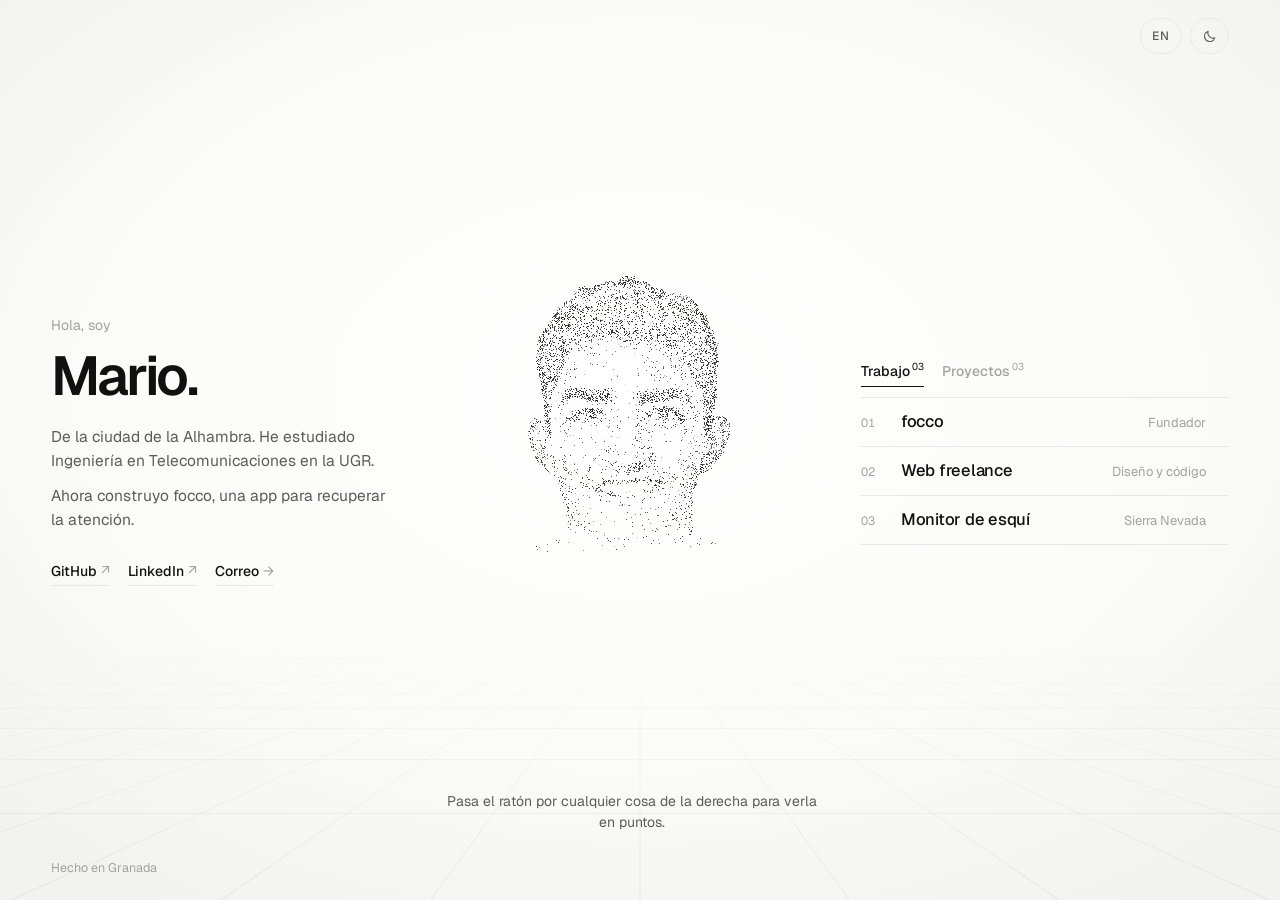
==== commit 7fccda4a: "Add personal portfolio with interactive particle portrait" ====
--- a/index.html
+++ b/index.html
@@ -1,213 +1,604 @@
 <!doctype html>
 <html lang="es">
   <head>
-    <meta charset="UTF-8" />
-    <meta name="viewport" content="width=device-width, initial-scale=1.0" />
-    <meta
-      name="description"
-      content="Montecatine Leads: Desarrollo web y consultoría CRM Clientify para empresas B2B."
+    <meta charset="utf-8" />
+    <meta name="viewport" content="width=device-width, initial-scale=1, viewport-fit=cover" />
+    <title>Mario Montecatine</title>
+    <meta name="description" content="De la ciudad de la Alhambra. He estudiado Ingeniería en Telecomunicaciones en la UGR. Ahora construyo focco, una app para recuperar la atención." />
+    <meta property="og:title" content="Mario Montecatine" />
+    <meta property="og:description" content="De la ciudad de la Alhambra. He estudiado Ingeniería en Telecomunicaciones en la UGR. Ahora construyo focco, una app para recuperar la atención." />
+    <meta property="og:type" content="website" />
+    <meta property="og:url" content="https://mariomontecatine.github.io/" />
+    <meta property="og:image" content="https://mariomontecatine.github.io/assets/portrait.jpg" />
+    <meta name="twitter:card" content="summary" />
+    <meta name="theme-color" content="#fbfbfa" />
+    <link rel="canonical" href="https://mariomontecatine.github.io/" />
+    <link
+      rel="icon"
+      href="data:image/svg+xml,<svg xmlns='http://www.w3.org/2000/svg' viewBox='0 0 100 100'><g fill='%23101010'><circle cx='26' cy='26' r='10'/><circle cx='74' cy='26' r='10'/><circle cx='50' cy='50' r='10'/><circle cx='26' cy='74' r='10'/><circle cx='74' cy='74' r='10'/></g></svg>"
     />
-    <title>Montecatine Leads | Desarrollo Web & CRM Partner</title>
-    <link rel="stylesheet" href="styles.css" />
+    <link rel="preconnect" href="https://fonts.googleapis.com" />
+    <link rel="preconnect" href="https://fonts.gstatic.com" crossorigin />
+    <link href="https://fonts.googleapis.com/css2?family=Geist:wght@400;500;600&display=swap" rel="stylesheet" />
+    <link rel="preload" href="assets/portrait-dots-light.png" as="image" media="(prefers-color-scheme: light)" />
+    <link rel="preload" href="assets/portrait-dots-dark.png" as="image" media="(prefers-color-scheme: dark)" />
+    <script>
+      // El tema, antes del primer pintado, para que no haya destello.
+      try {
+        var saved = localStorage.getItem('mm-theme');
+        if (saved !== 'dark' && saved !== 'light') {
+          saved = matchMedia('(prefers-color-scheme: dark)').matches ? 'dark' : 'light';
+        }
+        document.documentElement.dataset.theme = saved;
+        var lang = localStorage.getItem('mm-lang');
+        document.documentElement.lang = lang === 'en' ? 'en' : 'es';
+      } catch (e) {}
+    </script>
+    <style>
+      :root {
+        --paper: #fbfbfa;
+        --halo: #ffffff;
+        --rim: #f2f2f0;
+        --ink: #101010;
+        --ink-soft: #5c5c58;
+        --ink-faint: #a3a39d;
+        --rule: #e8e8e5;
+        --gutter: clamp(20px, 4vw, 60px);
+        color-scheme: light;
+      }
+      :root[data-theme='dark'] {
+        --paper: #0e0e0f;
+        --halo: #1a1a1d;
+        --rim: #0a0a0b;
+        --ink: #f3f1ec;
+        --ink-soft: #a09e98;
+        --ink-faint: #6a6863;
+        --rule: #232326;
+        color-scheme: dark;
+      }
+
+      * {
+        box-sizing: border-box;
+      }
+
+      html,
+      body {
+        margin: 0;
+        height: 100%;
+        overflow: hidden;
+      }
+
+      body {
+        /* Una luz de estudio detrás de los puntos, que se apaga hacia los bordes. */
+        background: radial-gradient(ellipse 72% 68% at 50% 44%, var(--halo) 0%, var(--paper) 58%, var(--rim) 100%) var(--paper);
+        color: var(--ink);
+        font: 16px/1.6 Geist, system-ui, -apple-system, 'Segoe UI', sans-serif;
+        -webkit-font-smoothing: antialiased;
+        overscroll-behavior: none;
+        transition: background-color 0.4s, color 0.4s;
+      }
+
+      a {
+        color: inherit;
+        text-decoration: none;
+      }
+
+      ::selection {
+        background: var(--ink);
+        color: var(--paper);
+      }
+
+      :focus-visible {
+        outline: 1.5px solid var(--ink);
+        outline-offset: 4px;
+        border-radius: 3px;
+      }
+
+      #stage {
+        position: fixed;
+        inset: 0;
+        width: 100%;
+        height: 100%;
+        display: block;
+        pointer-events: none;
+      }
+
+      /* ---- Los dos botones de arriba a la derecha ---- */
+
+      .controls {
+        position: fixed;
+        z-index: 3;
+        top: 18px;
+        right: var(--gutter);
+        display: flex;
+        gap: 8px;
+      }
+
+      .controls button {
+        height: 36px;
+        min-width: 36px;
+        padding: 0 11px;
+        display: grid;
+        place-items: center;
+        font: 500 12px/1 Geist, system-ui, sans-serif;
+        letter-spacing: 0.06em;
+        color: var(--ink-soft);
+        background: transparent;
+        border: 1px solid var(--rule);
+        border-radius: 999px;
+        cursor: pointer;
+        transition: color 0.2s, border-color 0.2s;
+      }
+
+      .controls button:hover {
+        color: var(--ink);
+        border-color: var(--ink-faint);
+      }
+
+      .controls svg {
+        width: 15px;
+        height: 15px;
+      }
+
+      #theme .sun,
+      :root[data-theme='dark'] #theme .moon {
+        display: none;
+      }
+
+      :root[data-theme='dark'] #theme .sun {
+        display: block;
+      }
+
+      /* ---- Rejilla principal: quién soy / los puntos / el índice ---- */
+
+      .page {
+        position: relative;
+        z-index: 1;
+        height: 100vh;
+        height: 100svh;
+        display: grid;
+        grid-template-columns: minmax(250px, 22rem) minmax(0, 1fr) minmax(290px, 23rem);
+        gap: 24px;
+        align-items: center;
+        padding: 40px var(--gutter);
+      }
+
+      h1 {
+        margin: 0;
+        font-weight: 600;
+        font-size: clamp(2.4rem, 1.1rem + 2.9vw, 4.2rem);
+        line-height: 1;
+        letter-spacing: -0.045em;
+      }
+
+      .greet {
+        display: block;
+        margin-bottom: 12px;
+        font-size: 14px;
+        font-weight: 400;
+        line-height: 1.6;
+        letter-spacing: 0;
+        color: var(--ink-faint);
+      }
+
+      .bio p {
+        margin: 22px 0 0;
+        max-width: 21rem;
+        color: var(--ink-soft);
+        font-size: 15.5px;
+        line-height: 1.55;
+        text-wrap: pretty;
+      }
+
+      .bio p + p {
+        margin-top: 11px;
+      }
+
+      .links {
+        display: flex;
+        flex-wrap: wrap;
+        gap: 18px;
+        margin-top: 26px;
+        font-size: 14px;
+        font-weight: 500;
+      }
+
+      .links a {
+        display: inline-flex;
+        gap: 4px;
+        padding: 2px 0;
+        border-bottom: 1px solid var(--rule);
+        transition: border-color 0.2s;
+      }
+
+      .links a::after {
+        content: '↗';
+        color: var(--ink-faint);
+        font-weight: 400;
+      }
+
+      .links a[data-mail]::after {
+        content: '→';
+      }
+
+      .links a:hover {
+        border-color: var(--ink);
+      }
+
+      /* ---- La columna del medio sólo sujeta el pie de foto ---- */
+
+      .slot {
+        position: relative;
+        align-self: stretch;
+        min-height: 0;
+      }
+
+      .caption {
+        position: absolute;
+        left: 0;
+        right: 0;
+        bottom: 2px;
+        margin: 0 auto;
+        max-width: 30rem;
+        padding: 0 12px;
+        min-height: 4.8em;
+        text-align: center;
+        font-size: 14px;
+        line-height: 1.5;
+        color: var(--ink-soft);
+      }
+
+      .caption b {
+        display: block;
+        margin-bottom: 2px;
+        font-size: 13px;
+        font-weight: 500;
+        color: var(--ink);
+      }
+
+      .caption.in {
+        animation: rise 0.45s cubic-bezier(0.2, 0.7, 0.2, 1) both;
+      }
+
+      @keyframes rise {
+        from {
+          opacity: 0;
+          transform: translateY(6px);
+        }
+      }
+
+      .hint-touch {
+        display: none;
+      }
+
+      @media (hover: none) {
+        .hint-touch {
+          display: inline;
+        }
+        .hint-mouse {
+          display: none;
+        }
+      }
+
+      /* ---- El índice: pestañas y listas ---- */
+
+      .index {
+        justify-self: end;
+        width: 100%;
+      }
+
+      .tabs {
+        display: flex;
+        flex-wrap: wrap;
+        gap: 4px 18px;
+        margin-bottom: 12px;
+      }
+
+      .tabs button {
+        position: relative;
+        padding: 4px 0;
+        font: 500 14px/1.5 Geist, system-ui, sans-serif;
+        color: var(--ink-faint);
+        background: none;
+        border: 0;
+        cursor: pointer;
+        transition: color 0.2s;
+      }
+
+      .tabs button sup {
+        margin-left: 2px;
+        font-size: 10px;
+        font-weight: 400;
+        font-variant-numeric: tabular-nums;
+      }
+
+      .tabs button::after {
+        content: '';
+        position: absolute;
+        left: 0;
+        right: 0;
+        bottom: -2px;
+        height: 1.5px;
+        background: var(--ink);
+        transform: scaleX(0);
+        transform-origin: left;
+        transition: transform 0.3s cubic-bezier(0.2, 0.7, 0.2, 1);
+      }
+
+      .tabs button:hover {
+        color: var(--ink-soft);
+      }
+
+      .tabs button[aria-selected='true'] {
+        color: var(--ink);
+      }
+
+      .tabs button[aria-selected='true']::after {
+        transform: none;
+      }
+
+      /* Las listas comparten celda: cambiar de pestaña no mueve la columna. */
+      .panels {
+        display: grid;
+      }
+
+      .panels > ol {
+        grid-area: 1 / 1;
+        transition: opacity 0.3s, visibility 0.3s;
+      }
+
+      .panels > ol[hidden] {
+        display: block;
+        opacity: 0;
+        visibility: hidden;
+        pointer-events: none;
+      }
+
+      ol.list {
+        margin: 0;
+        padding: 0;
+        list-style: none;
+        align-self: start;
+        border-bottom: 1px solid var(--rule);
+      }
+
+      ol.list li {
+        border-top: 1px solid var(--rule);
+      }
+
+      .row {
+        width: 100%;
+        margin: 0;
+        padding: clamp(8px, 1.4vh, 13px) 0;
+        display: grid;
+        grid-template-columns: 2rem 1fr auto 0.9rem;
+        align-items: baseline;
+        gap: 8px;
+        text-align: left;
+        font: inherit;
+        color: inherit;
+        background: none;
+        border: 0;
+        cursor: pointer;
+        transition: opacity 0.25s;
+      }
+
+      .row .no {
+        font-size: 12px;
+        color: var(--ink-faint);
+        font-variant-numeric: tabular-nums;
+      }
+
+      .row .name {
+        font-size: 16.5px;
+        font-weight: 500;
+        letter-spacing: -0.015em;
+        line-height: 1.3;
+      }
+
+      .row .tag {
+        font-size: 13px;
+        color: var(--ink-faint);
+      }
+
+      .row .go {
+        font-size: 13px;
+        opacity: 0;
+        transform: translate(-4px, 2px);
+        transition: opacity 0.2s, transform 0.25s;
+      }
+
+      ol.list.live .row {
+        opacity: 0.32;
+      }
+
+      ol.list.live .row.on {
+        opacity: 1;
+      }
+
+      .row.on .go,
+      .row:focus-visible .go {
+        opacity: 1;
+        transform: none;
+      }
+
+      .foot {
+        position: fixed;
+        left: var(--gutter);
+        bottom: 22px;
+        margin: 0;
+        font-size: 12.5px;
+        color: var(--ink-faint);
+      }
+
+      /* ---- Pantallas estrechas: se apila ---- */
+
+      @media (max-width: 880px) {
+        .page {
+          grid-template-columns: 1fr;
+          grid-template-rows: auto minmax(0, 1fr) auto;
+          gap: 8px;
+          align-items: stretch;
+          padding: max(18px, env(safe-area-inset-top)) 20px max(54px, calc(env(safe-area-inset-bottom) + 46px));
+        }
+        h1 {
+          font-size: clamp(2rem, 1.2rem + 4vw, 2.7rem);
+        }
+        .greet {
+          margin-bottom: 6px;
+          font-size: 13px;
+        }
+        .bio p {
+          margin-top: 12px;
+          font-size: 14px;
+          max-width: 32rem;
+        }
+        .links {
+          margin-top: 14px;
+          font-size: 13px;
+          gap: 16px;
+        }
+        .caption {
+          bottom: 0;
+          font-size: 13px;
+          min-height: 3.4em;
+        }
+        .index {
+          justify-self: stretch;
+          /* Pegada abajo: el hueco que sobra se lo queda el retrato. */
+          align-self: end;
+        }
+        .tabs {
+          margin-bottom: 6px;
+          gap: 4px 14px;
+        }
+        .tabs button {
+          font-size: 13px;
+        }
+        ol.list {
+          display: grid;
+          grid-template-columns: 1fr 1fr;
+          column-gap: 16px;
+          border-bottom: 0;
+        }
+        ol.list li:nth-last-child(-n + 2) {
+          border-bottom: 1px solid var(--rule);
+        }
+        .row {
+          grid-template-columns: 1.3rem 1fr;
+          gap: 2px;
+          padding: 9px 0;
+        }
+        .row .name {
+          font-size: 13.5px;
+          line-height: 1.25;
+        }
+        .row .no {
+          font-size: 11px;
+        }
+        .row .tag,
+        .row .go {
+          display: none;
+        }
+        .controls {
+          top: auto;
+          bottom: max(14px, env(safe-area-inset-bottom));
+          right: 20px;
+        }
+        .foot {
+          left: 20px;
+          bottom: max(24px, calc(env(safe-area-inset-bottom) + 10px));
+        }
+      }
+
+      @media (max-width: 880px) and (max-height: 720px) {
+        .bio p {
+          font-size: 13px;
+          margin-top: 8px;
+        }
+        .bio p + p {
+          display: none;
+        }
+        .links {
+          margin-top: 10px;
+        }
+      }
+
+      @media (max-width: 880px) and (max-height: 620px) {
+        .bio {
+          display: none;
+        }
+      }
+
+      @media (min-width: 881px) and (max-height: 640px) {
+        .bio p + p {
+          display: none;
+        }
+      }
+
+      @media (prefers-reduced-motion: reduce) {
+        .caption.in {
+          animation: none;
+        }
+      }
+
+      noscript .fallback {
+        position: fixed;
+        inset: 0;
+        z-index: 5;
+        overflow: auto;
+        padding: 40px var(--gutter);
+        background: var(--paper);
+      }
+    </style>
   </head>
   <body>
-    <header id="header">
-      <div class="container header-container">
-        <a href="#" class="logo">Montecatine Leads</a>
-
-        <button class="hamburger" aria-label="Abrir menú">
-          <span></span>
-          <span></span>
-          <span></span>
-        </button>
-
-        <nav class="nav-menu">
-          <ul>
-            <li><a href="#servicios" class="nav-link">Servicios</a></li>
-            <li><a href="#metodologia" class="nav-link">Cómo trabajamos</a></li>
-            <li><a href="#contacto" class="nav-link btn-nav">Contacto</a></li>
-          </ul>
-        </nav>
+    <canvas id="stage" aria-hidden="true"></canvas>
+
+    <div class="controls">
+      <button id="lang" type="button" aria-label="Switch to English">EN</button>
+      <button id="theme" type="button" aria-label="Cambiar a modo oscuro" aria-pressed="false">
+        <svg class="moon" viewBox="0 0 24 24" fill="none" stroke="currentColor" stroke-width="1.7" stroke-linecap="round" stroke-linejoin="round" aria-hidden="true">
+          <path d="M20.5 14.2A8.5 8.5 0 0 1 9.8 3.5a8.5 8.5 0 1 0 10.7 10.7Z" />
+        </svg>
+        <svg class="sun" viewBox="0 0 24 24" fill="none" stroke="currentColor" stroke-width="1.7" stroke-linecap="round" aria-hidden="true">
+          <circle cx="12" cy="12" r="4" />
+          <path d="M12 2.5v2M12 19.5v2M4.6 4.6 6 6M18 18l1.4 1.4M2.5 12h2M19.5 12h2M4.6 19.4 6 18M18 6l1.4-1.4" />
+        </svg>
+      </button>
+    </div>
+
+    <main class="page">
+      <header class="who">
+        <h1><span class="greet" id="greet"></span> <span id="first"></span></h1>
+        <div class="bio" id="bio"></div>
+        <nav class="links" id="links" aria-label="Contacto"></nav>
+      </header>
+
+      <div class="slot">
+        <p class="caption" id="caption" aria-live="polite"></p>
       </div>
-    </header>
-
-    <section id="hero">
-      <div class="container hero-content">
-        <h1>Desarrollamos webs que convierten visitantes en clientes</h1>
-        <p class="subtitle">
-          Diseño web profesional y soluciones CRM para empresas que quieren
-          dejar de perder oportunidades y empezar a crecer.
+
+      <section class="index" id="index">
+        <div class="tabs" id="tabs" role="tablist"></div>
+        <div class="panels" id="panels"></div>
+      </section>
+    </main>
+
+    <p class="foot" id="foot"></p>
+
+    <noscript>
+      <div class="fallback">
+        <h1>Mario Montecatine</h1>
+        <p>De la ciudad de la Alhambra. He estudiado Ingeniería en Telecomunicaciones en la UGR. Ahora construyo focco, una app para recuperar la atención.</p>
+        <p>
+          <a href="https://github.com/mariomontecatine">GitHub</a> ·
+          <a href="https://es.linkedin.com/in/mariomontecatine">LinkedIn</a> ·
+          <a href="mailto:mario@focco.app">mario@focco.app</a>
         </p>
-        <div class="cta-group">
-          <a href="#contacto" class="btn btn-primary">Solicitar asesoría</a>
-          <a href="#servicios" class="btn btn-outline">Ver servicios</a>
-        </div>
       </div>
-    </section>
-
-    <section id="servicios">
-      <div class="container">
-        <h2 class="section-title">Soluciones Tecnológicas B2B</h2>
-        <div class="grid-3">
-          <div class="card">
-            <div class="icon-box">
-              <svg
-                viewBox="0 0 24 24"
-                fill="none"
-                stroke="currentColor"
-                stroke-width="2"
-              >
-                <path
-                  d="M12 2L2 7l10 5 10-5-10-5zM2 17l10 5 10-5M2 12l10 5 10-5"
-                />
-              </svg>
-            </div>
-            <h3>Diseño y Desarrollo Web</h3>
-            <p>
-              Webs corporativas y landing pages de alto rendimiento. Código
-              limpio enfocado en SEO técnico y velocidad de carga.
-            </p>
-          </div>
-          <div class="card">
-            <div class="icon-box">
-              <svg
-                viewBox="0 0 24 24"
-                fill="none"
-                stroke="currentColor"
-                stroke-width="2"
-              >
-                <path d="M17 21v-2a4 4 0 0 0-4-4H5a4 4 0 0 0-4 4v2"></path>
-                <circle cx="9" cy="7" r="4"></circle>
-                <path d="M23 21v-2a4 4 0 0 0-3-3.87"></path>
-                <path d="M16 3.13a4 4 0 0 1 0 7.75"></path>
-              </svg>
-            </div>
-            <h3>Partner Clientify</h3>
-            <p>
-              Implementación estratégica del CRM. Configuramos embudos de venta
-              y automatizaciones para nutrir tus leads.
-            </p>
-          </div>
-          <div class="card">
-            <div class="icon-box">
-              <svg
-                viewBox="0 0 24 24"
-                fill="none"
-                stroke="currentColor"
-                stroke-width="2"
-              >
-                <polyline points="16 18 22 12 16 6"></polyline>
-                <polyline points="8 6 2 12 8 18"></polyline>
-              </svg>
-            </div>
-            <h3>Integración Web + CRM</h3>
-            <p>
-              Conectamos tus formularios web directamente a Clientify. Gestión
-              automática de leads y seguimiento comercial sin fisuras.
-            </p>
-          </div>
-        </div>
-      </div>
-    </section>
-
-    <section id="metodologia">
-      <div class="container split-layout">
-        <div class="text-content">
-          <h2 class="section-title">Metodología Ágil</h2>
-          <ul class="process-list">
-            <li>
-              <span class="step-number">01</span>
-              <div>
-                <h4>Análisis y Estrategia</h4>
-                <p>
-                  Auditamos tu situación actual y definimos objetivos
-                  comerciales claros.
-                </p>
-              </div>
-            </li>
-            <li>
-              <span class="step-number">02</span>
-              <div>
-                <h4>Arquitectura Digital</h4>
-                <p>
-                  Desarrollo de la estructura web y configuración técnica del
-                  entorno.
-                </p>
-              </div>
-            </li>
-            <li>
-              <span class="step-number">03</span>
-              <div>
-                <h4>Implementación Clientify</h4>
-                <p>
-                  Integración del CRM y conexión de flujos de datos en tiempo
-                  real.
-                </p>
-              </div>
-            </li>
-            <li>
-              <span class="step-number">04</span>
-              <div>
-                <h4>Optimización Continua</h4>
-                <p>
-                  Soporte técnico y ajustes basados en analítica de conversión.
-                </p>
-              </div>
-            </li>
-          </ul>
-        </div>
-        <div class="visual-content">
-          <div class="abstract-ui">
-            <div class="ui-header"></div>
-            <div class="ui-body">
-              <div class="ui-row"></div>
-              <div class="ui-row short"></div>
-              <div class="ui-graph"></div>
-            </div>
-          </div>
-        </div>
-      </div>
-    </section>
-
-    <section id="contacto">
-      <div class="container contact-wrapper">
-        <h2>Hablemos de tu proyecto</h2>
-        <p>
-          Agenda una consultoría inicial para evaluar cómo la tecnología puede
-          escalar tu negocio.
-        </p>
-        <div class="contact-actions">
-          <a href="mailto:hola@montecatineleads.com" class="contact-link"
-            >hola@montecatineleads.com</a
-          >
-          <a href="#" class="btn btn-primary">Agendar Llamada</a>
-        </div>
-      </div>
-    </section>
-
-    <footer>
-      <div class="container footer-content">
-        <p>&copy; 2024 Montecatine Leads. Todos los derechos reservados.</p>
-        <div class="legal-links">
-          <a href="#">Aviso Legal</a>
-          <a href="#">Política de Privacidad</a>
-        </div>
-      </div>
-    </footer>
-
-    <a
-      href="https://wa.me/123456789"
-      class="whatsapp-float"
-      target="_blank"
-      aria-label="Chat en WhatsApp"
-    >
-      <svg viewBox="0 0 24 24" fill="white" width="32" height="32">
-        <path
-          d="M17.472 14.382c-.297-.149-1.758-.867-2.03-.967-.273-.099-.471-.148-.67.15-.197.297-.767.966-.94 1.164-.173.199-.347.223-.644.075-.297-.15-1.255-.463-2.39-1.475-.883-.788-1.48-1.761-1.653-2.059-.173-.297-.018-.458.13-.606.134-.133.298-.347.446-.52.149-.174.198-.298.298-.497.099-.198.05-.371-.025-.52-.075-.149-.669-1.612-.916-2.207-.242-.579-.487-.5-.669-.51-.173-.008-.371-.008-.57-.008-.198 0-.52.074-.792.372-.272.297-1.04 1.016-1.04 2.479 0 1.462 1.065 2.875 1.213 3.074.149.198 2.096 3.2 5.077 4.487.709.306 1.262.489 1.694.625.712.227 1.36.195 1.871.118.571-.085 1.758-.719 2.006-1.413.248-.694.248-1.289.173-1.413-.074-.124-.272-.198-.57-.347m-5.421 7.403h-.004a9.87 9.87 0 01-5.031-1.378l-.361-.214-3.741.982.998-3.648-.235-.374a9.86 9.86 0 01-1.355-5.233 9.9 9.9 0 019.9-9.9h.004a9.9 9.9 0 019.9 9.9 9.9 9.9 0 01-9.9 9.9"
-        />
-      </svg>
-    </a>
-
-    <script src="script.js"></script>
+    </noscript>
+
+    <script type="module" src="main.js"></script>
   </body>
 </html>
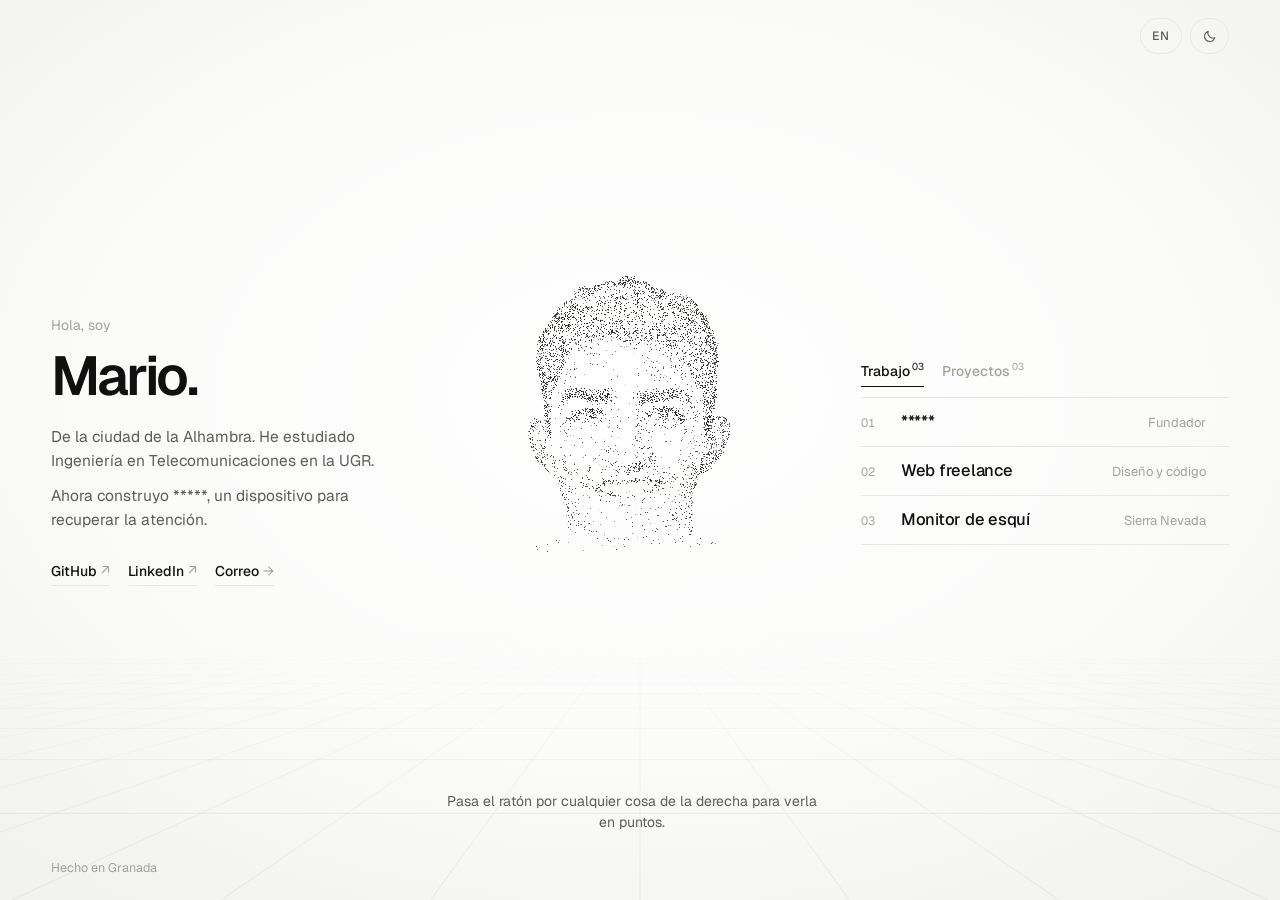
==== commit 42313382: "Mask project name and describe attention device" ====
--- a/index.html
+++ b/index.html
@@ -4,9 +4,9 @@
     <meta charset="utf-8" />
     <meta name="viewport" content="width=device-width, initial-scale=1, viewport-fit=cover" />
     <title>Mario Montecatine</title>
-    <meta name="description" content="De la ciudad de la Alhambra. He estudiado Ingeniería en Telecomunicaciones en la UGR. Ahora construyo focco, una app para recuperar la atención." />
+    <meta name="description" content="De la ciudad de la Alhambra. He estudiado Ingeniería en Telecomunicaciones en la UGR. Ahora construyo *****, un dispositivo para recuperar la atención." />
     <meta property="og:title" content="Mario Montecatine" />
-    <meta property="og:description" content="De la ciudad de la Alhambra. He estudiado Ingeniería en Telecomunicaciones en la UGR. Ahora construyo focco, una app para recuperar la atención." />
+    <meta property="og:description" content="De la ciudad de la Alhambra. He estudiado Ingeniería en Telecomunicaciones en la UGR. Ahora construyo *****, un dispositivo para recuperar la atención." />
     <meta property="og:type" content="website" />
     <meta property="og:url" content="https://mariomontecatine.github.io/" />
     <meta property="og:image" content="https://mariomontecatine.github.io/assets/portrait.jpg" />
@@ -590,7 +590,7 @@
     <noscript>
       <div class="fallback">
         <h1>Mario Montecatine</h1>
-        <p>De la ciudad de la Alhambra. He estudiado Ingeniería en Telecomunicaciones en la UGR. Ahora construyo focco, una app para recuperar la atención.</p>
+        <p>De la ciudad de la Alhambra. He estudiado Ingeniería en Telecomunicaciones en la UGR. Ahora construyo *****, un dispositivo para recuperar la atención.</p>
         <p>
           <a href="https://github.com/mariomontecatine">GitHub</a> ·
           <a href="https://es.linkedin.com/in/mariomontecatine">LinkedIn</a> ·
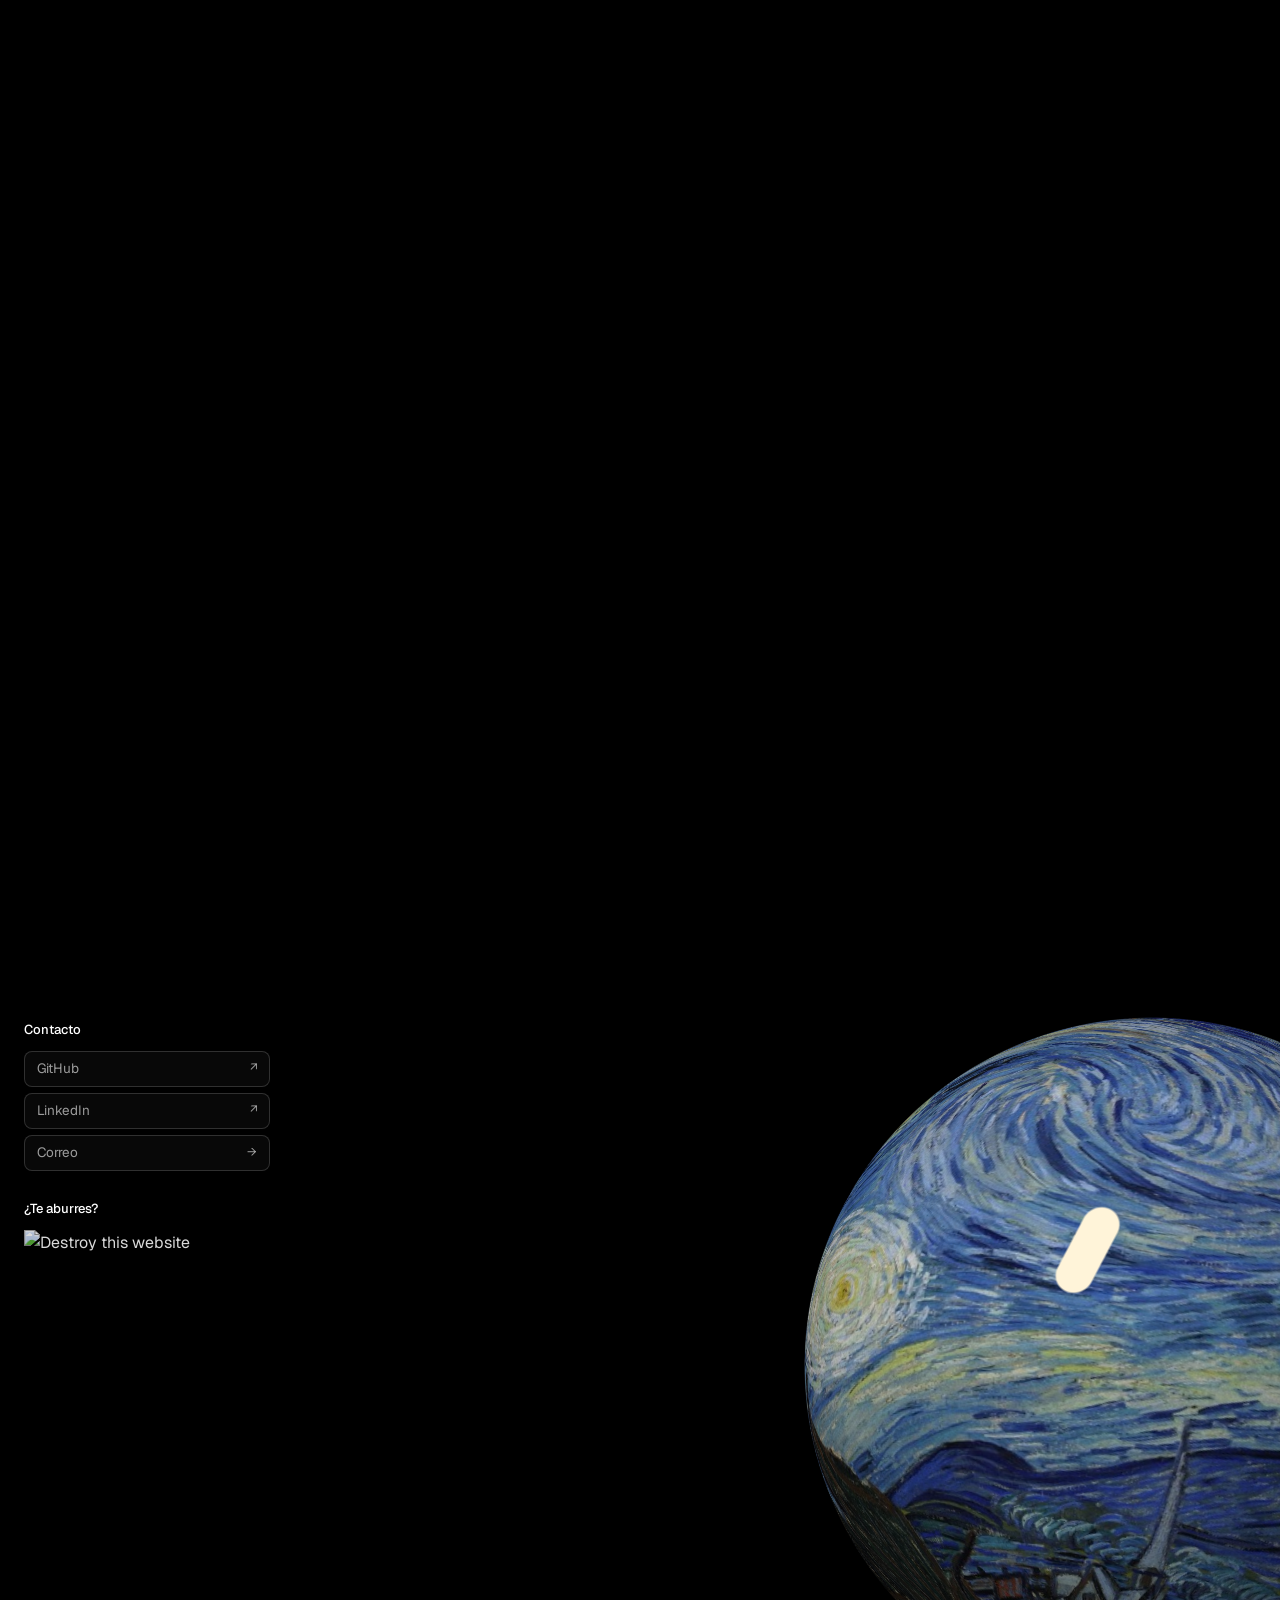
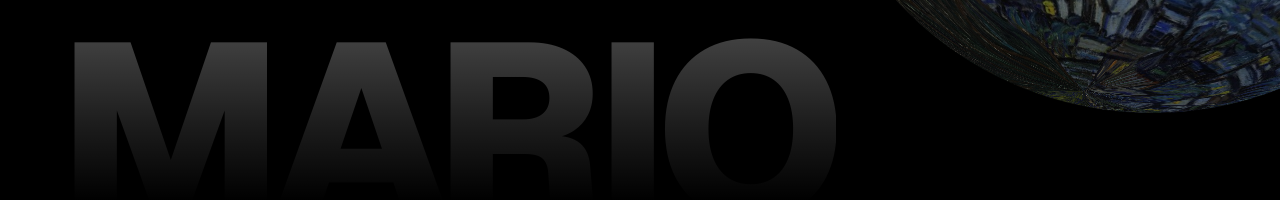
==== commit 06217ded: "Redesign portfolio with intro, featured projects and focco character - Multilingual intro that disso" ====
--- a/index.html
+++ b/index.html
@@ -1,59 +1,43 @@
 <!doctype html>
-<html lang="es">
+<html lang="es" class="intro-on">
   <head>
     <meta charset="utf-8" />
     <meta name="viewport" content="width=device-width, initial-scale=1, viewport-fit=cover" />
     <title>Mario Montecatine</title>
-    <meta name="description" content="De la ciudad de la Alhambra. He estudiado Ingeniería en Telecomunicaciones en la UGR. Ahora construyo *****, un dispositivo para recuperar la atención." />
+    <meta name="description" content="Ingeniero en Telecomunicaciones por la UGR, de Granada. Creador de *****." />
     <meta property="og:title" content="Mario Montecatine" />
     <meta property="og:description" content="De la ciudad de la Alhambra. He estudiado Ingeniería en Telecomunicaciones en la UGR. Ahora construyo *****, un dispositivo para recuperar la atención." />
     <meta property="og:type" content="website" />
     <meta property="og:url" content="https://mariomontecatine.github.io/" />
     <meta property="og:image" content="https://mariomontecatine.github.io/assets/portrait.jpg" />
     <meta name="twitter:card" content="summary" />
-    <meta name="theme-color" content="#fbfbfa" />
+    <meta name="theme-color" content="#000000" />
     <link rel="canonical" href="https://mariomontecatine.github.io/" />
-    <link
-      rel="icon"
-      href="data:image/svg+xml,<svg xmlns='http://www.w3.org/2000/svg' viewBox='0 0 100 100'><g fill='%23101010'><circle cx='26' cy='26' r='10'/><circle cx='74' cy='26' r='10'/><circle cx='50' cy='50' r='10'/><circle cx='26' cy='74' r='10'/><circle cx='74' cy='74' r='10'/></g></svg>"
-    />
+    <!-- El logo en negro con la pestaña clara y en blanco con la oscura. -->
+    <link rel="icon" type="image/png" href="assets/favicon-light.png" media="(prefers-color-scheme: light)" />
+    <link rel="icon" type="image/png" href="assets/favicon-dark.png" media="(prefers-color-scheme: dark)" />
     <link rel="preconnect" href="https://fonts.googleapis.com" />
     <link rel="preconnect" href="https://fonts.gstatic.com" crossorigin />
-    <link href="https://fonts.googleapis.com/css2?family=Geist:wght@400;500;600&display=swap" rel="stylesheet" />
-    <link rel="preload" href="assets/portrait-dots-light.png" as="image" media="(prefers-color-scheme: light)" />
-    <link rel="preload" href="assets/portrait-dots-dark.png" as="image" media="(prefers-color-scheme: dark)" />
+    <link href="https://fonts.googleapis.com/css2?family=DM+Mono:wght@400&family=Geist:wght@400;500;800&display=swap" rel="stylesheet" />
+    <link rel="preload" href="assets/portrait-dots-dark.png" as="image" />
     <script>
-      // El tema, antes del primer pintado, para que no haya destello.
       try {
-        var saved = localStorage.getItem('mm-theme');
-        if (saved !== 'dark' && saved !== 'light') {
-          saved = matchMedia('(prefers-color-scheme: dark)').matches ? 'dark' : 'light';
-        }
-        document.documentElement.dataset.theme = saved;
         var lang = localStorage.getItem('mm-lang');
         document.documentElement.lang = lang === 'en' ? 'en' : 'es';
       } catch (e) {}
     </script>
     <style>
       :root {
-        --paper: #fbfbfa;
-        --halo: #ffffff;
-        --rim: #f2f2f0;
-        --ink: #101010;
-        --ink-soft: #5c5c58;
-        --ink-faint: #a3a39d;
-        --rule: #e8e8e5;
-        --gutter: clamp(20px, 4vw, 60px);
-        color-scheme: light;
-      }
-      :root[data-theme='dark'] {
-        --paper: #0e0e0f;
-        --halo: #1a1a1d;
-        --rim: #0a0a0b;
-        --ink: #f3f1ec;
-        --ink-soft: #a09e98;
-        --ink-faint: #6a6863;
-        --rule: #232326;
+        /* Márgenes de la web de Jeremy: 24 px, y 128 px en pantallas muy anchas. */
+        --gutter: 24px;
+        --bg: #000;
+        --ink: #fff;
+        --ink-soft: rgba(255, 255, 255, 0.6);
+        --ink-faint: rgba(255, 255, 255, 0.38);
+        --rule: rgba(255, 255, 255, 0.16);
+        --sans: Geist, system-ui, -apple-system, 'Segoe UI', sans-serif;
+        --mono: 'DM Mono', ui-monospace, 'SF Mono', Menlo, monospace;
+        --ease: cubic-bezier(0.2, 0.7, 0.2, 1);
         color-scheme: dark;
       }
 
@@ -61,21 +45,21 @@
         box-sizing: border-box;
       }
 
-      html,
+      html {
+        scroll-behavior: smooth;
+      }
+
+      html.intro-on,
+      html.intro-on body {
+        overflow: hidden;
+      }
+
       body {
         margin: 0;
-        height: 100%;
-        overflow: hidden;
-      }
-
-      body {
-        /* Una luz de estudio detrás de los puntos, que se apaga hacia los bordes. */
-        background: radial-gradient(ellipse 72% 68% at 50% 44%, var(--halo) 0%, var(--paper) 58%, var(--rim) 100%) var(--paper);
+        background: var(--bg);
         color: var(--ink);
-        font: 16px/1.6 Geist, system-ui, -apple-system, 'Segoe UI', sans-serif;
+        font: 400 16px/1.6 var(--sans);
         -webkit-font-smoothing: antialiased;
-        overscroll-behavior: none;
-        transition: background-color 0.4s, color 0.4s;
       }
 
       a {
@@ -83,166 +67,301 @@
         text-decoration: none;
       }
 
+      button {
+        font: inherit;
+        color: inherit;
+      }
+
       ::selection {
         background: var(--ink);
-        color: var(--paper);
+        color: var(--bg);
       }
 
       :focus-visible {
         outline: 1.5px solid var(--ink);
         outline-offset: 4px;
-        border-radius: 3px;
-      }
-
-      #stage {
+        border-radius: 2px;
+      }
+
+      .mono {
+        font-family: var(--mono);
+        font-size: 13.6px;
+        line-height: 1.5;
+        text-transform: uppercase;
+      }
+
+      /* ---- La entrada ---- */
+
+      .intro {
         position: fixed;
+        inset: 0;
+        z-index: 100;
+        display: grid;
+        place-items: center;
+        background: var(--bg);
+      }
+
+      .intro p {
+        margin: 0;
+        padding: 0 20px;
+        font-size: 22px;
+        line-height: 1.3;
+        text-align: center;
+        opacity: 0;
+        will-change: transform, opacity, filter;
+      }
+
+      .intro-dust {
+        position: fixed;
+        pointer-events: none;
+      }
+
+      /* Mientras dura la intro, lo que luego entra animado espera escondido. */
+      html.intro-on .top,
+      html.intro-on .statement,
+      html.intro-on .clock,
+      html.intro-on .cta,
+      html.intro-on .services,
+      html.intro-on .caption,
+      html.intro-on .group h2,
+      html.intro-on ol.list li,
+      html.intro-on #stage {
+        opacity: 0;
+      }
+
+      /* ---- Cabecera ---- */
+
+      .top {
+        position: fixed;
+        z-index: 10;
+        top: 0;
+        left: 0;
+        right: 0;
+        display: grid;
+        grid-template-columns: repeat(12, minmax(0, 1fr));
+        gap: 0 16px;
+        align-items: center;
+        padding: 16px var(--gutter);
+        /* Arriba del todo, transparente. Al bajar se esconde y al subir vuelve
+           con un negro translúcido y una línea finísima, sin tapar ni mezclarse. */
+        transition:
+          transform 0.6s cubic-bezier(0.25, 1, 0.5, 1),
+          background-color 0.4s,
+          box-shadow 0.4s;
+      }
+
+      html.scrolled .top {
+        background-color: rgba(0, 0, 0, 0.72);
+        -webkit-backdrop-filter: blur(14px);
+        backdrop-filter: blur(14px);
+        box-shadow: inset 0 -1px 0 rgba(255, 255, 255, 0.08);
+      }
+
+      .top.away {
+        transform: translateY(-100%);
+      }
+
+      .logo {
+        grid-column: 1 / span 2;
+        display: inline-flex;
+        width: max-content;
+      }
+
+      .logo img {
+        display: block;
+        width: 52px;
+        height: auto;
+      }
+
+      .role {
+        grid-column: 3 / span 4;
+        margin: 0;
+        text-transform: none;
+      }
+
+      .nav {
+        grid-column: 7 / span 3;
+        display: flex;
+        gap: 22px;
+      }
+
+      .end {
+        grid-column: 10 / span 3;
+        justify-self: end;
+        display: flex;
+        gap: 26px;
+      }
+
+      .lang {
+        padding: 0;
+        background: none;
+        border: 0;
+        cursor: pointer;
+        letter-spacing: 0.04em;
+      }
+
+      /* El texto sube y entra otra copia desde abajo. */
+      .roll {
+        position: relative;
+        display: inline-flex;
+        overflow: hidden;
+        font-size: 15.8px;
+        line-height: 1.6;
+      }
+
+      .roll span {
+        display: block;
+        transition: transform 0.45s var(--ease);
+      }
+
+      .roll span + span {
+        position: absolute;
+        left: 0;
+        top: 0;
+        transform: translateY(100%);
+      }
+
+      .roll:hover span:first-child {
+        transform: translateY(-100%);
+      }
+
+      .roll:hover span + span {
+        transform: none;
+      }
+
+      /* ---- Primera pantalla ---- */
+
+      .hero {
+        position: relative;
+        min-height: 100vh;
+        min-height: 100svh;
+        display: grid;
+        grid-template-columns: repeat(12, minmax(0, 1fr));
+        gap: 0 16px;
+        padding: 84px var(--gutter) var(--gutter);
+      }
+
+      .stage {
+        position: absolute;
         inset: 0;
         width: 100%;
         height: 100%;
+        pointer-events: none;
+      }
+
+      /* Proporciones de la web de Jeremy: el párrafo crece por escalones (28,
+         32 y 36 rem de ancho) y la letra va de 24 a 32 px. */
+      .lead {
+        position: relative;
+        grid-column: 1 / span 6;
+        align-self: end;
+        max-width: 28rem;
+      }
+
+      .statement {
+        margin: 0;
+        font-size: clamp(1.5rem, 2.5vw, 2rem);
+        line-height: 1.2;
+        text-wrap: pretty;
+      }
+
+      .statement .arrow {
+        display: inline-block;
+        margin-right: 0.7em;
+      }
+
+      /* El empujón para escribirme: subrayado fino que se ilumina. */
+      .cta {
+        margin-top: 20px;
+        padding-bottom: 3px;
+        box-shadow: inset 0 -1px 0 var(--rule);
+        transition: box-shadow 0.3s var(--ease);
+      }
+
+      .cta:hover {
+        box-shadow: inset 0 -1px 0 var(--ink);
+      }
+
+      .services {
+        margin: 2px 0 0;
+        font-size: 15.8px;
+        color: var(--ink-soft);
+        /* Si no cabe en una línea, que las dos queden parejas. */
+        text-wrap: balance;
+      }
+
+      .clock {
+        display: flex;
+        gap: 0.6em;
+        margin: 22px 0 0;
+        font-size: 15.8px;
+        color: var(--ink-soft);
+      }
+
+      .time {
+        display: inline-flex;
+      }
+
+      .time > span {
+        position: relative;
+        display: inline-block;
+        overflow: hidden;
+        min-width: 0.55em;
+        text-align: center;
+      }
+
+      .time > span > span {
         display: block;
-        pointer-events: none;
-      }
-
-      /* ---- Los dos botones de arriba a la derecha ---- */
-
-      .controls {
-        position: fixed;
-        z-index: 3;
-        top: 18px;
-        right: var(--gutter);
+      }
+
+      /* Como en la web de Jeremy: la cifra nueva sube desenfocada en 0,6 s y los
+         dos puntos se apagan del todo y se encienden cada 0,65 s. */
+      .time > span > span.new {
+        animation: digit 0.6s cubic-bezier(0.16, 1, 0.3, 1) both;
+      }
+
+      .time .colon {
+        animation: blink 1.3s step-end infinite;
+      }
+
+      @keyframes digit {
+        from {
+          opacity: 0;
+          filter: blur(3px);
+          transform: translateY(100%);
+        }
+      }
+
+      @keyframes blink {
+        50% {
+          opacity: 0;
+        }
+      }
+
+      /* La columna de proyectos tiene ancho propio, pegada a la derecha:
+         450 px, 500 desde 1024 de ancho y 600 desde 1280, como en la de Jeremy. */
+      .side {
+        position: relative;
+        grid-column: 7 / -1;
+        justify-self: end;
+        width: min(100%, 450px);
         display: flex;
-        gap: 8px;
-      }
-
-      .controls button {
-        height: 36px;
-        min-width: 36px;
-        padding: 0 11px;
-        display: grid;
-        place-items: center;
-        font: 500 12px/1 Geist, system-ui, sans-serif;
-        letter-spacing: 0.06em;
-        color: var(--ink-soft);
-        background: transparent;
-        border: 1px solid var(--rule);
-        border-radius: 999px;
-        cursor: pointer;
-        transition: color 0.2s, border-color 0.2s;
-      }
-
-      .controls button:hover {
-        color: var(--ink);
-        border-color: var(--ink-faint);
-      }
-
-      .controls svg {
-        width: 15px;
-        height: 15px;
-      }
-
-      #theme .sun,
-      :root[data-theme='dark'] #theme .moon {
-        display: none;
-      }
-
-      :root[data-theme='dark'] #theme .sun {
-        display: block;
-      }
-
-      /* ---- Rejilla principal: quién soy / los puntos / el índice ---- */
-
-      .page {
-        position: relative;
-        z-index: 1;
-        height: 100vh;
-        height: 100svh;
-        display: grid;
-        grid-template-columns: minmax(250px, 22rem) minmax(0, 1fr) minmax(290px, 23rem);
-        gap: 24px;
-        align-items: center;
-        padding: 40px var(--gutter);
-      }
-
-      h1 {
-        margin: 0;
-        font-weight: 600;
-        font-size: clamp(2.4rem, 1.1rem + 2.9vw, 4.2rem);
-        line-height: 1;
-        letter-spacing: -0.045em;
-      }
-
-      .greet {
-        display: block;
-        margin-bottom: 12px;
-        font-size: 14px;
-        font-weight: 400;
-        line-height: 1.6;
-        letter-spacing: 0;
-        color: var(--ink-faint);
-      }
-
-      .bio p {
-        margin: 22px 0 0;
-        max-width: 21rem;
-        color: var(--ink-soft);
-        font-size: 15.5px;
-        line-height: 1.55;
-        text-wrap: pretty;
-      }
-
-      .bio p + p {
-        margin-top: 11px;
-      }
-
-      .links {
-        display: flex;
-        flex-wrap: wrap;
-        gap: 18px;
-        margin-top: 26px;
-        font-size: 14px;
-        font-weight: 500;
-      }
-
-      .links a {
-        display: inline-flex;
-        gap: 4px;
-        padding: 2px 0;
-        border-bottom: 1px solid var(--rule);
-        transition: border-color 0.2s;
-      }
-
-      .links a::after {
-        content: '↗';
-        color: var(--ink-faint);
-        font-weight: 400;
-      }
-
-      .links a[data-mail]::after {
-        content: '→';
-      }
-
-      .links a:hover {
-        border-color: var(--ink);
-      }
-
-      /* ---- La columna del medio sólo sujeta el pie de foto ---- */
-
+        flex-direction: column;
+        min-height: 0;
+        scroll-margin-top: 70px;
+      }
+
+      /* El hueco donde viven los puntos: todo lo que sobra encima de las listas. */
       .slot {
-        position: relative;
-        align-self: stretch;
-        min-height: 0;
-      }
-
+        flex: 1 1 auto;
+        min-height: 230px;
+      }
+
+      /* Sitio fijo para título, dos líneas y enlaces: al aparecer no empuja nada. */
       .caption {
-        position: absolute;
-        left: 0;
-        right: 0;
-        bottom: 2px;
-        margin: 0 auto;
-        max-width: 30rem;
-        padding: 0 12px;
-        min-height: 4.8em;
-        text-align: center;
+        margin: 0 0 18px;
+        min-height: 6.7em;
+        max-width: 34rem;
         font-size: 14px;
         line-height: 1.5;
         color: var(--ink-soft);
@@ -251,13 +370,35 @@
       .caption b {
         display: block;
         margin-bottom: 2px;
-        font-size: 13px;
         font-weight: 500;
         color: var(--ink);
       }
 
+      /* Los enlaces de cada proyecto viven aquí y no en la fila: tocar una fila
+         sólo cambia el dibujo, nunca te saca de la web sin querer. */
+      .caption .links {
+        display: flex;
+        flex-wrap: wrap;
+        gap: 4px 16px;
+        margin-top: 8px;
+      }
+
+      .caption .links a {
+        color: var(--ink);
+        box-shadow: inset 0 -1px 0 var(--rule);
+        transition: box-shadow 0.25s;
+      }
+
+      .caption .links a:hover {
+        box-shadow: inset 0 -1px 0 var(--ink);
+      }
+
+      .caption .links .soon {
+        color: var(--ink-faint);
+      }
+
       .caption.in {
-        animation: rise 0.45s cubic-bezier(0.2, 0.7, 0.2, 1) both;
+        animation: rise 0.45s var(--ease) both;
       }
 
       @keyframes rise {
@@ -267,98 +408,20 @@
         }
       }
 
-      .hint-touch {
-        display: none;
-      }
-
-      @media (hover: none) {
-        .hint-touch {
-          display: inline;
-        }
-        .hint-mouse {
-          display: none;
-        }
-      }
-
-      /* ---- El índice: pestañas y listas ---- */
-
-      .index {
-        justify-self: end;
-        width: 100%;
-      }
-
-      .tabs {
-        display: flex;
-        flex-wrap: wrap;
-        gap: 4px 18px;
-        margin-bottom: 12px;
-      }
-
-      .tabs button {
-        position: relative;
-        padding: 4px 0;
-        font: 500 14px/1.5 Geist, system-ui, sans-serif;
-        color: var(--ink-faint);
-        background: none;
-        border: 0;
-        cursor: pointer;
-        transition: color 0.2s;
-      }
-
-      .tabs button sup {
-        margin-left: 2px;
-        font-size: 10px;
+      .group + .group {
+        margin-top: 32px;
+      }
+
+      .group h2 {
+        margin: 0 0 16px;
         font-weight: 400;
-        font-variant-numeric: tabular-nums;
-      }
-
-      .tabs button::after {
-        content: '';
-        position: absolute;
-        left: 0;
-        right: 0;
-        bottom: -2px;
-        height: 1.5px;
-        background: var(--ink);
-        transform: scaleX(0);
-        transform-origin: left;
-        transition: transform 0.3s cubic-bezier(0.2, 0.7, 0.2, 1);
-      }
-
-      .tabs button:hover {
         color: var(--ink-soft);
-      }
-
-      .tabs button[aria-selected='true'] {
-        color: var(--ink);
-      }
-
-      .tabs button[aria-selected='true']::after {
-        transform: none;
-      }
-
-      /* Las listas comparten celda: cambiar de pestaña no mueve la columna. */
-      .panels {
-        display: grid;
-      }
-
-      .panels > ol {
-        grid-area: 1 / 1;
-        transition: opacity 0.3s, visibility 0.3s;
-      }
-
-      .panels > ol[hidden] {
-        display: block;
-        opacity: 0;
-        visibility: hidden;
-        pointer-events: none;
       }
 
       ol.list {
         margin: 0;
         padding: 0;
         list-style: none;
-        align-self: start;
         border-bottom: 1px solid var(--rule);
       }
 
@@ -367,177 +430,349 @@
       }
 
       .row {
+        position: relative;
         width: 100%;
         margin: 0;
-        padding: clamp(8px, 1.4vh, 13px) 0;
+        padding: 12px 10px;
         display: grid;
-        grid-template-columns: 2rem 1fr auto 0.9rem;
-        align-items: baseline;
-        gap: 8px;
+        grid-template-columns: 1fr auto 1.2rem;
+        align-items: center;
+        gap: 14px;
         text-align: left;
         font: inherit;
-        color: inherit;
         background: none;
         border: 0;
         cursor: pointer;
-        transition: opacity 0.25s;
-      }
-
-      .row .no {
+        isolation: isolate;
+        transition: color 0.3s var(--ease);
+      }
+
+      /* El blanco crece de abajo arriba al pasar por encima. */
+      .row::before {
+        content: '';
+        position: absolute;
+        inset: 0;
+        z-index: -1;
+        background: var(--ink);
+        transform: scaleY(0);
+        transform-origin: bottom;
+        transition: transform 0.35s var(--ease);
+      }
+
+      .row .name {
+        font-size: clamp(0.875rem, 1.1vw, 1rem);
+        line-height: 1.4;
+      }
+
+      .row .tag {
+        font-family: var(--mono);
         font-size: 12px;
+        text-transform: uppercase;
         color: var(--ink-faint);
-        font-variant-numeric: tabular-nums;
-      }
-
-      .row .name {
-        font-size: 16.5px;
+        transition: color 0.3s;
+      }
+
+      .row .go {
+        font-size: 15px;
+        text-align: right;
+      }
+
+      .row.on {
+        color: var(--bg);
+      }
+
+      .row.on::before {
+        transform: none;
+      }
+
+      .row.on .tag {
+        color: rgba(0, 0, 0, 0.5);
+      }
+
+      /* ---- Segunda pantalla: el retrato grande ---- */
+
+      .about {
+        position: relative;
+        height: 100vh;
+        height: 100svh;
+        min-height: 560px;
+        overflow: hidden;
+        scroll-margin-top: 0;
+      }
+
+      .about canvas {
+        position: absolute;
+        inset: 0;
+        width: 100%;
+        height: 100%;
+        z-index: 1;
+        pointer-events: none;
+      }
+
+      /* La palabra va detrás del personaje, como en Bloub. */
+      .about .big {
+        z-index: 0;
+      }
+
+      .panel {
+        position: relative;
+        z-index: 2;
+        width: min(270px, 100%);
+        /* Abajo, el hueco que dejaba «Hecho en Granada»: el negro se queda igual. */
+        padding: 120px 0 38px var(--gutter);
+      }
+
+      .panel h2 {
+        margin: 0 0 10px;
+        font-size: 13px;
         font-weight: 500;
-        letter-spacing: -0.015em;
-        line-height: 1.3;
-      }
-
-      .row .tag {
-        font-size: 13px;
-        color: var(--ink-faint);
-      }
-
-      .row .go {
-        font-size: 13px;
-        opacity: 0;
-        transform: translate(-4px, 2px);
-        transition: opacity 0.2s, transform 0.25s;
-      }
-
-      ol.list.live .row {
-        opacity: 0.32;
-      }
-
-      ol.list.live .row.on {
+        letter-spacing: 0;
+      }
+
+      .panel h2:not(:first-child) {
+        margin-top: 28px;
+      }
+
+      .choices {
+        display: grid;
+        gap: 6px;
+      }
+
+      .choice {
+        display: flex;
+        align-items: center;
+        justify-content: space-between;
+        height: 36px;
+        padding: 0 12px;
+        font-size: 13.5px;
+        color: var(--ink-soft);
+        background: rgba(255, 255, 255, 0.03);
+        border: 1px solid var(--rule);
+        border-radius: 8px;
+        cursor: pointer;
+        transition: color 0.2s, border-color 0.2s, background-color 0.2s;
+      }
+
+      .choice:hover {
+        color: var(--ink);
+        border-color: rgba(255, 255, 255, 0.35);
+      }
+
+      .choice[aria-pressed='true'] {
+        color: var(--ink);
+        border-color: rgba(255, 255, 255, 0.7);
+      }
+
+      .choice .mark {
+        font-size: 12px;
+      }
+
+      /* El botón del juego de Sprite Fusion, tal cual lo dan ellos. */
+      .panel .play h2 {
+        margin-top: 28px;
+      }
+
+      .panel .destroy {
+        display: inline-block;
+        opacity: 0.85;
+        transition: opacity 0.2s, transform 0.3s var(--ease);
+      }
+
+      .panel .destroy:hover {
         opacity: 1;
-      }
-
-      .row.on .go,
-      .row:focus-visible .go {
-        opacity: 1;
-        transform: none;
-      }
-
-      .foot {
-        position: fixed;
-        left: var(--gutter);
-        bottom: 22px;
+        transform: translateY(-1px);
+      }
+
+      .panel .destroy img {
+        display: block;
+      }
+
+      /* Su juego necesita pantalla grande: en móvil no se ofrece. */
+      @media (max-width: 880px), (hover: none) {
+        .panel .play {
+          display: none;
+        }
+      }
+
+      /* La palabra enorme, cortada por abajo y apagándose hacia el suelo. */
+      .big {
+        position: absolute;
+        left: calc(var(--gutter) * 2.4);
+        bottom: -0.1em;
         margin: 0;
-        font-size: 12.5px;
-        color: var(--ink-faint);
-      }
-
-      /* ---- Pantallas estrechas: se apila ---- */
+        font-size: clamp(120px, 19vw, 330px);
+        font-weight: 800;
+        line-height: 0.78;
+        letter-spacing: -0.045em;
+        color: transparent;
+        background: linear-gradient(rgba(255, 255, 255, 0.26) 0%, rgba(255, 255, 255, 0.11) 48%, rgba(255, 255, 255, 0) 88%);
+        -webkit-background-clip: text;
+        background-clip: text;
+        pointer-events: none;
+        user-select: none;
+      }
+
+      @media (min-width: 1024px) {
+        .lead {
+          max-width: 32rem;
+        }
+        .side {
+          width: min(100%, 500px);
+        }
+      }
+
+      @media (min-width: 1280px) {
+        .lead {
+          max-width: 36rem;
+        }
+        .side {
+          width: min(100%, 600px);
+        }
+      }
+
+      @media (min-width: 1536px) {
+        :root {
+          --gutter: 128px;
+        }
+      }
+
+      /* ---- Portátiles bajos: todo sigue cabiendo en una pantalla ---- */
+
+      @media (min-width: 881px) and (max-height: 999px) {
+        .hero {
+          padding-top: 72px;
+        }
+        .slot {
+          min-height: 190px;
+        }
+        .caption {
+          margin-bottom: 12px;
+        }
+        .group + .group {
+          margin-top: 18px;
+        }
+        .group h2 {
+          margin-bottom: 8px;
+        }
+        .row {
+          padding: 7px 10px;
+        }
+      }
+
+      @media (min-width: 881px) and (min-height: 1000px) and (max-height: 1120px) {
+        .row {
+          padding: 10px 10px;
+        }
+        .group + .group {
+          margin-top: 26px;
+        }
+      }
+
+      /* ---- Pantallas estrechas ---- */
 
       @media (max-width: 880px) {
-        .page {
-          grid-template-columns: 1fr;
-          grid-template-rows: auto minmax(0, 1fr) auto;
-          gap: 8px;
-          align-items: stretch;
-          padding: max(18px, env(safe-area-inset-top)) 20px max(54px, calc(env(safe-area-inset-bottom) + 46px));
-        }
-        h1 {
-          font-size: clamp(2rem, 1.2rem + 4vw, 2.7rem);
-        }
-        .greet {
-          margin-bottom: 6px;
+        .top {
+          display: flex;
+          justify-content: space-between;
+          padding: max(14px, env(safe-area-inset-top)) 20px 14px;
+        }
+        .role,
+        .nav {
+          display: none;
+        }
+        .end {
+          gap: 20px;
+        }
+        .logo img {
+          height: 26px;
+        }
+        .hero {
+          display: flex;
+          flex-direction: column;
+          padding: 70px 20px 36px;
+        }
+        /* En móvil: primero la cara en puntos, luego la descripción y después
+           los proyectos. La columna se deshace para poder ordenar sus piezas. */
+        .side {
+          display: contents;
+        }
+        .slot {
+          order: 1;
+        }
+        .caption {
+          order: 3;
+        }
+        #lists {
+          order: 4;
+        }
+        .slot {
+          flex: none;
+          height: 38svh;
+          min-height: 240px;
+        }
+        .caption {
+          min-height: 0;
+          margin-bottom: 18px;
           font-size: 13px;
         }
-        .bio p {
-          margin-top: 12px;
+        /* Vacía no ocupa sitio: los proyectos suben pegados a la descripción. */
+        .caption:empty {
+          margin: 0;
+        }
+        .group + .group {
+          margin-top: 22px;
+        }
+        .group h2 {
+          margin-bottom: 8px;
+          font-size: 12px;
+        }
+        .row {
+          padding: 11px 6px;
+        }
+        .row .name {
+          font-size: 15px;
+        }
+        .lead {
+          order: 2;
+          margin: 4px 0 30px;
+        }
+        .statement {
+          font-size: 23px;
+        }
+        .clock {
           font-size: 14px;
-          max-width: 32rem;
-        }
-        .links {
-          margin-top: 14px;
-          font-size: 13px;
-          gap: 16px;
-        }
-        .caption {
-          bottom: 0;
-          font-size: 13px;
-          min-height: 3.4em;
-        }
-        .index {
-          justify-self: stretch;
-          /* Pegada abajo: el hueco que sobra se lo queda el retrato. */
-          align-self: end;
-        }
-        .tabs {
-          margin-bottom: 6px;
-          gap: 4px 14px;
-        }
-        .tabs button {
-          font-size: 13px;
-        }
-        ol.list {
-          display: grid;
-          grid-template-columns: 1fr 1fr;
-          column-gap: 16px;
-          border-bottom: 0;
-        }
-        ol.list li:nth-last-child(-n + 2) {
-          border-bottom: 1px solid var(--rule);
-        }
-        .row {
-          grid-template-columns: 1.3rem 1fr;
-          gap: 2px;
-          padding: 9px 0;
-        }
-        .row .name {
-          font-size: 13.5px;
-          line-height: 1.25;
-        }
-        .row .no {
-          font-size: 11px;
-        }
-        .row .tag,
-        .row .go {
-          display: none;
-        }
-        .controls {
-          top: auto;
-          bottom: max(14px, env(safe-area-inset-bottom));
-          right: 20px;
-        }
-        .foot {
-          left: 20px;
-          bottom: max(24px, calc(env(safe-area-inset-bottom) + 10px));
-        }
-      }
-
-      @media (max-width: 880px) and (max-height: 720px) {
-        .bio p {
-          font-size: 13px;
-          margin-top: 8px;
-        }
-        .bio p + p {
-          display: none;
-        }
-        .links {
-          margin-top: 10px;
-        }
-      }
-
-      @media (max-width: 880px) and (max-height: 620px) {
-        .bio {
-          display: none;
-        }
-      }
-
-      @media (min-width: 881px) and (max-height: 640px) {
-        .bio p + p {
-          display: none;
+        }
+        .services {
+          font-size: 12px;
+          letter-spacing: -0.01em;
+        }
+        /* Sin alto fijo: MARIO queda justo debajo de los enlaces, sin hueco. */
+        .about {
+          height: auto;
+          min-height: 0;
+          padding-bottom: calc(24vw + 40px);
+        }
+        /* Debajo de la bolita: 84 px de arriba + su diámetro (57 % del ancho). */
+        .panel {
+          padding: calc(84px + 57vw + 44px) 20px 38px;
+          width: 100%;
+        }
+        .panel .contact-choices {
+          grid-template-columns: 1fr 1fr 1fr;
+        }
+        .big {
+          left: 14px;
+          font-size: 31vw;
         }
       }
 
       @media (prefers-reduced-motion: reduce) {
-        .caption.in {
+        html {
+          scroll-behavior: auto;
+        }
+        .caption.in,
+        .time > span > span.new,
+        .time .colon {
           animation: none;
         }
       }
@@ -545,47 +780,50 @@
       noscript .fallback {
         position: fixed;
         inset: 0;
-        z-index: 5;
+        z-index: 200;
         overflow: auto;
         padding: 40px var(--gutter);
-        background: var(--paper);
+        background: var(--bg);
       }
     </style>
   </head>
   <body>
-    <canvas id="stage" aria-hidden="true"></canvas>
-
-    <div class="controls">
-      <button id="lang" type="button" aria-label="Switch to English">EN</button>
-      <button id="theme" type="button" aria-label="Cambiar a modo oscuro" aria-pressed="false">
-        <svg class="moon" viewBox="0 0 24 24" fill="none" stroke="currentColor" stroke-width="1.7" stroke-linecap="round" stroke-linejoin="round" aria-hidden="true">
-          <path d="M20.5 14.2A8.5 8.5 0 0 1 9.8 3.5a8.5 8.5 0 1 0 10.7 10.7Z" />
-        </svg>
-        <svg class="sun" viewBox="0 0 24 24" fill="none" stroke="currentColor" stroke-width="1.7" stroke-linecap="round" aria-hidden="true">
-          <circle cx="12" cy="12" r="4" />
-          <path d="M12 2.5v2M12 19.5v2M4.6 4.6 6 6M18 18l1.4 1.4M2.5 12h2M19.5 12h2M4.6 19.4 6 18M18 6l1.4-1.4" />
-        </svg>
-      </button>
-    </div>
-
-    <main class="page">
-      <header class="who">
-        <h1><span class="greet" id="greet"></span> <span id="first"></span></h1>
-        <div class="bio" id="bio"></div>
-        <nav class="links" id="links" aria-label="Contacto"></nav>
-      </header>
-
-      <div class="slot">
-        <p class="caption" id="caption" aria-live="polite"></p>
+    <div class="intro" id="intro" aria-hidden="true"><p id="intro-word"></p></div>
+
+    <header class="top">
+      <a class="logo" href="#inicio" aria-label="Mario Montecatine, inicio"><img src="assets/logo.png" alt="" width="59" height="30" /></a>
+      <p class="role mono" id="role"></p>
+      <nav class="nav" id="nav" aria-label="Secciones"></nav>
+      <div class="end">
+        <button class="lang roll" id="lang" type="button"></button>
+        <a class="contact roll" id="contact" href="mailto:mario@focco.app"></a>
       </div>
-
-      <section class="index" id="index">
-        <div class="tabs" id="tabs" role="tablist"></div>
-        <div class="panels" id="panels"></div>
+    </header>
+
+    <main>
+      <section class="hero" id="inicio">
+        <canvas id="stage" class="stage" aria-hidden="true"></canvas>
+
+        <div class="lead">
+          <p class="statement"><span class="arrow" aria-hidden="true">(→)</span><span id="statement"></span></p>
+          <a class="cta roll" id="cta" href="mailto:mario@focco.app"></a>
+          <p class="clock mono"><span class="time" id="time" aria-label=""></span><span id="place"></span></p>
+          <p class="services mono" id="services"></p>
+        </div>
+
+        <div class="side" id="proyectos">
+          <div class="slot" id="slot"></div>
+          <p class="caption" id="caption" aria-live="polite"></p>
+          <div id="lists"></div>
+        </div>
+      </section>
+
+      <section class="about" id="sobre-mi">
+        <canvas id="focco" aria-hidden="true"></canvas>
+        <div class="panel" id="panel"></div>
+        <p class="big" id="big" aria-hidden="true"></p>
       </section>
     </main>
-
-    <p class="foot" id="foot"></p>
 
     <noscript>
       <div class="fallback">
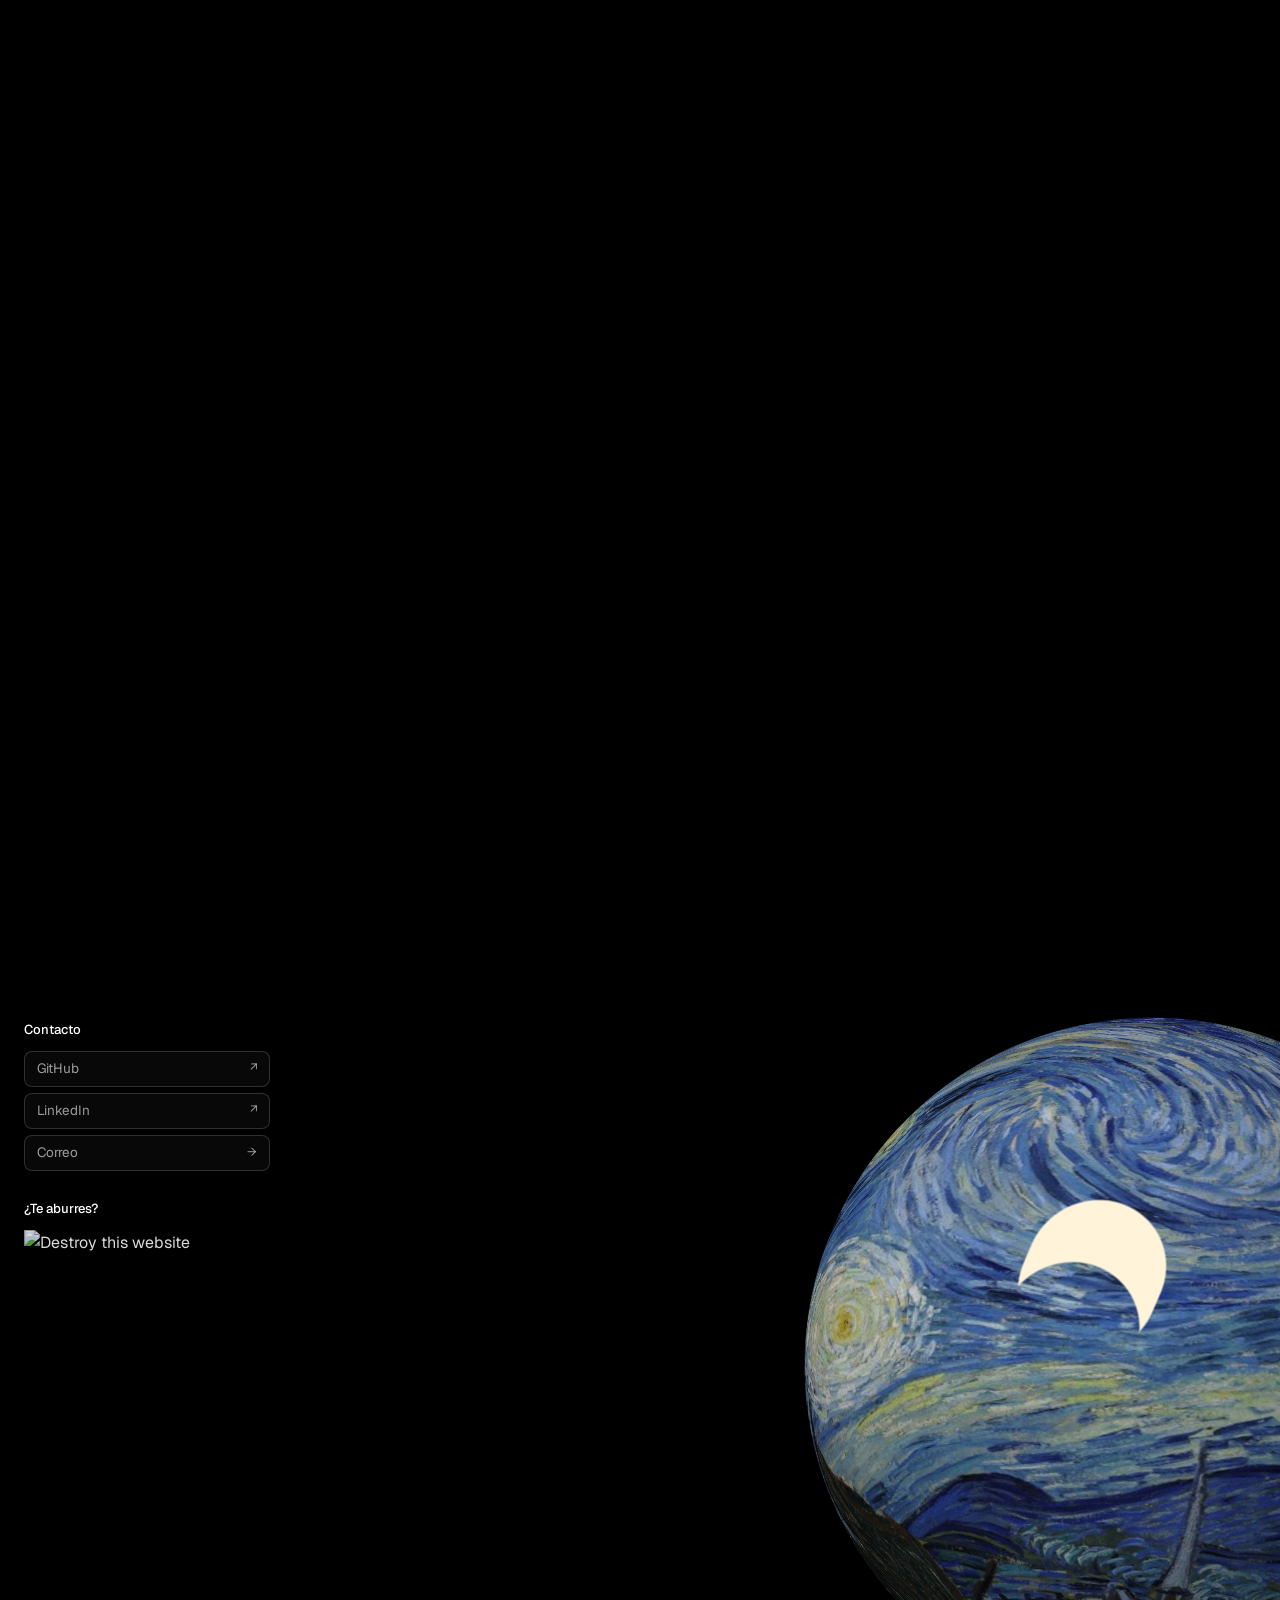
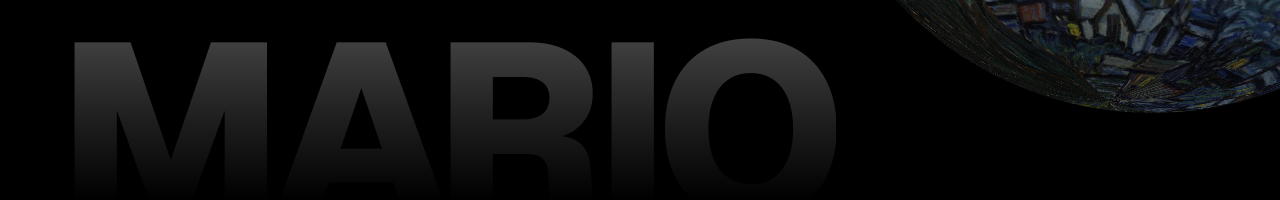
==== commit 050e2ad4: "Pin projects on click and show card on mobile Clicking a project keeps its drawing, description and " ====
--- a/index.html
+++ b/index.html
@@ -161,6 +161,10 @@
         transform: translateY(-100%);
       }
 
+      .top:focus-within {
+        transform: none;
+      }
+
       .logo {
         grid-column: 1 / span 2;
         display: inline-flex;
@@ -365,6 +369,7 @@
         font-size: 14px;
         line-height: 1.5;
         color: var(--ink-soft);
+        overflow-wrap: anywhere;
       }
 
       .caption b {
@@ -435,7 +440,7 @@
         margin: 0;
         padding: 12px 10px;
         display: grid;
-        grid-template-columns: 1fr auto 1.2rem;
+        grid-template-columns: minmax(0, 1fr) auto 1.2rem;
         align-items: center;
         gap: 14px;
         text-align: left;
@@ -460,6 +465,7 @@
       }
 
       .row .name {
+        overflow-wrap: anywhere;
         font-size: clamp(0.875rem, 1.1vw, 1rem);
         line-height: 1.4;
       }
@@ -475,6 +481,11 @@
       .row .go {
         font-size: 15px;
         text-align: right;
+      }
+
+      .row[aria-pressed='true'] .go::after {
+        content: '●';
+        font-size: 8px;
       }
 
       .row.on {
@@ -689,28 +700,25 @@
         .hero {
           display: flex;
           flex-direction: column;
-          padding: 70px 20px 36px;
-        }
-        /* En móvil: primero la cara en puntos, luego la descripción y después
-           los proyectos. La columna se deshace para poder ordenar sus piezas. */
+          padding: max(84px, calc(env(safe-area-inset-top) + 70px)) 20px 36px;
+        }
+        /* En móvil: dibujo y tarjeta juntos, antes del texto y los proyectos. */
         .side {
           display: contents;
         }
         .slot {
           order: 1;
         }
-        .caption {
-          order: 3;
-        }
         #lists {
           order: 4;
         }
         .slot {
           flex: none;
-          height: 38svh;
-          min-height: 240px;
+          height: max(240px, 38svh);
+          min-height: 0;
         }
         .caption {
+          order: 2;
           min-height: 0;
           margin-bottom: 18px;
           font-size: 13px;
@@ -728,12 +736,17 @@
         }
         .row {
           padding: 11px 6px;
+          min-height: 44px;
+          grid-template-columns: minmax(0, 1fr) fit-content(52%) 1.2rem;
+        }
+        .row .tag {
+          overflow-wrap: anywhere;
         }
         .row .name {
           font-size: 15px;
         }
         .lead {
-          order: 2;
+          order: 3;
           margin: 4px 0 30px;
         }
         .statement {
@@ -758,11 +771,51 @@
           width: 100%;
         }
         .panel .contact-choices {
-          grid-template-columns: 1fr 1fr 1fr;
+          grid-template-columns: repeat(3, minmax(0, 1fr));
         }
         .big {
           left: 14px;
           font-size: 31vw;
+        }
+      }
+
+      @media (max-width: 880px), (pointer: coarse) {
+        .caption .links a {
+          display: inline-flex;
+          align-items: center;
+          min-height: 44px;
+          min-width: 44px;
+          padding: 6px 2px;
+        }
+        .choice {
+          min-height: 44px;
+          height: auto;
+          overflow-wrap: anywhere;
+        }
+        .top .roll,
+        .cta {
+          padding-top: 10px;
+          padding-bottom: 10px;
+          min-height: 44px;
+        }
+        /* Con el relleno extra, la copia del rodillo tiene que bajar más para
+           no asomar por debajo. */
+        .top .roll span + span,
+        .cta span + span {
+          top: 10px;
+          transform: translateY(calc(100% + 10px));
+        }
+        .top .roll:hover span:first-child,
+        .cta:hover span:first-child {
+          transform: translateY(calc(-100% - 10px));
+        }
+        .top .roll:hover span + span,
+        .cta:hover span + span {
+          transform: none;
+        }
+        .logo {
+          min-height: 44px;
+          align-items: center;
         }
       }
 
@@ -813,7 +866,7 @@
 
         <div class="side" id="proyectos">
           <div class="slot" id="slot"></div>
-          <p class="caption" id="caption" aria-live="polite"></p>
+          <p class="caption" id="caption" aria-live="polite" tabindex="-1"></p>
           <div id="lists"></div>
         </div>
       </section>
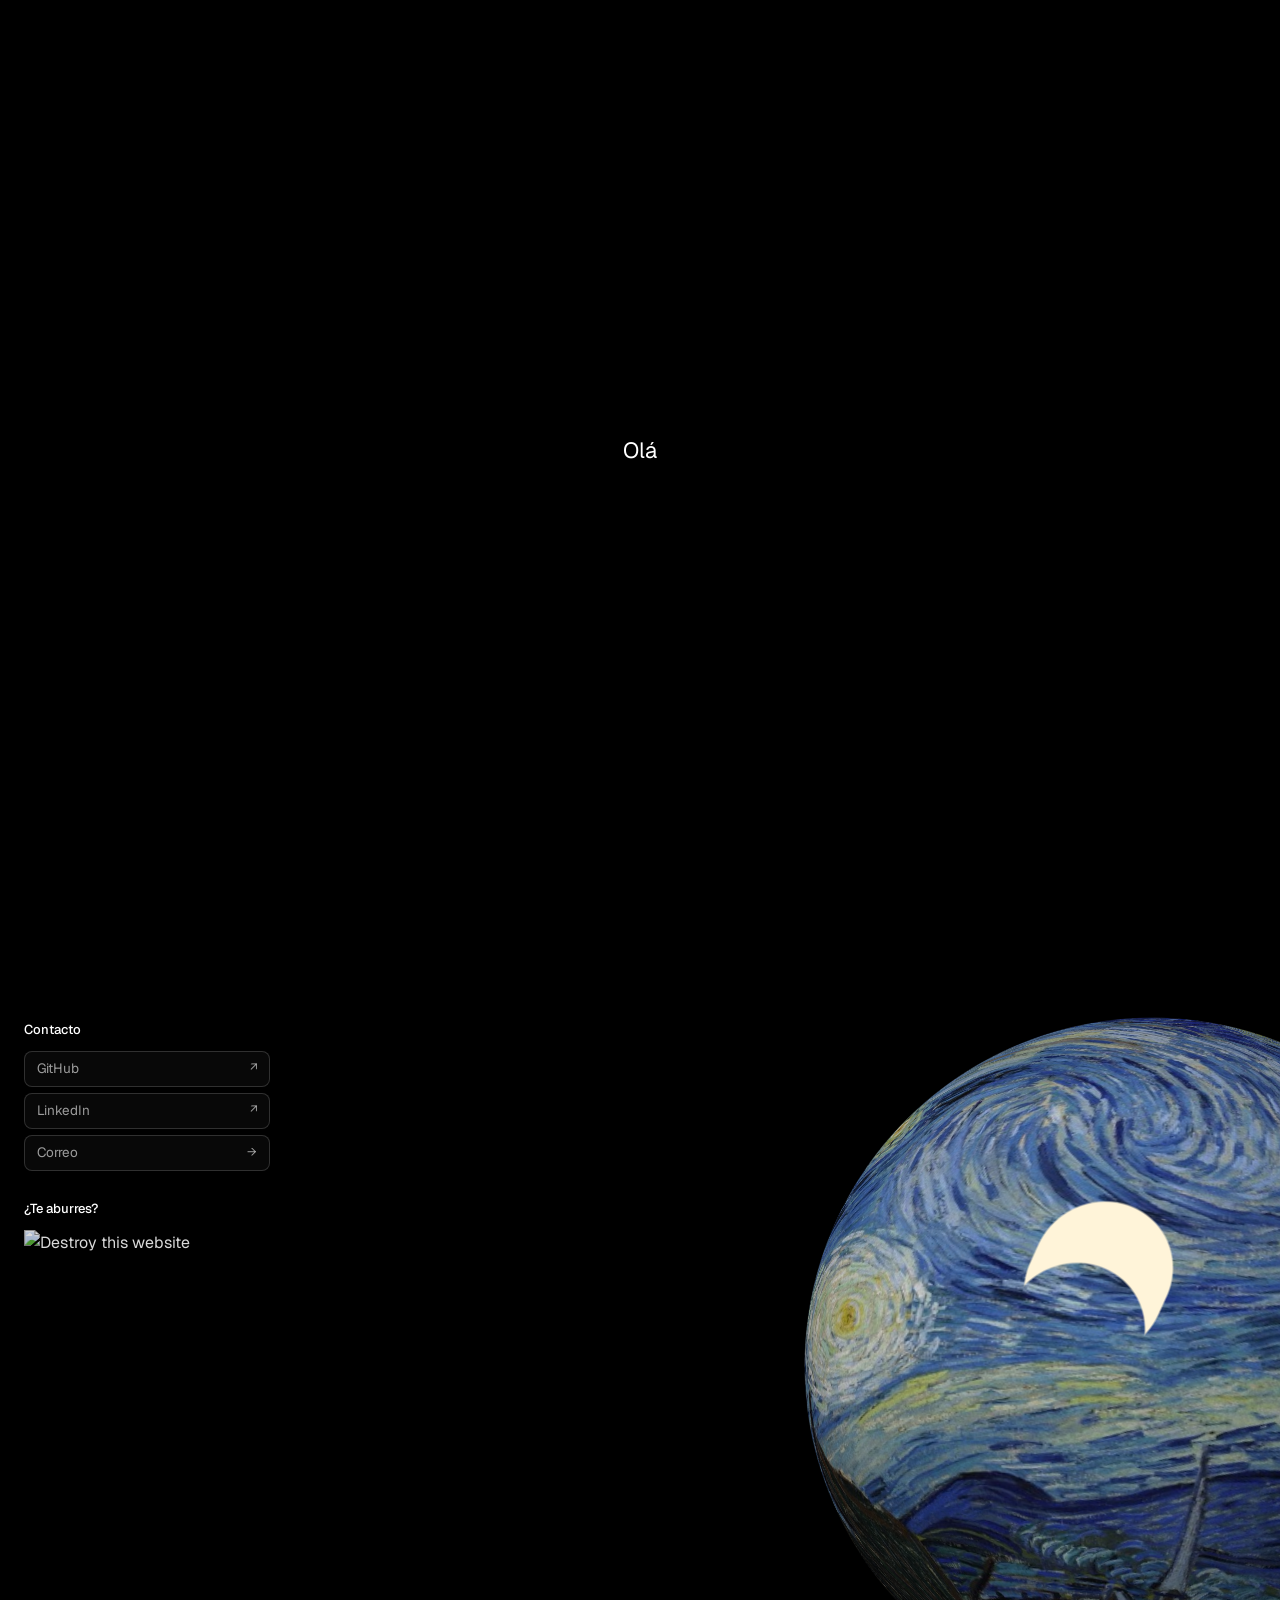
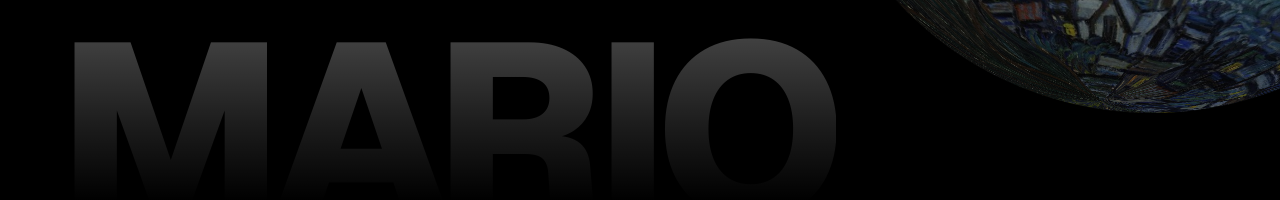
==== commit c58b1036: "Add the focco cursor: the logo ball with an eye that follows the mouse Same cursor as focco.app: a r" ====
--- a/index.html
+++ b/index.html
@@ -26,6 +26,16 @@
         document.documentElement.lang = lang === 'en' ? 'en' : 'es';
       } catch (e) {}
     </script>
+    <!-- El cursor de la bolita (cursor.js): con ratón, la flecha se esconde desde
+         el principio para que no asome mientras carga. Si cursor.js no llega en 4 s, vuelve. -->
+    <script>
+      if (matchMedia('(hover: hover) and (pointer: fine)').matches) {
+        document.documentElement.classList.add('cursor-focco-activo');
+        setTimeout(function () {
+          if (!window.cursorFocco) document.documentElement.classList.remove('cursor-focco-activo');
+        }, 4000);
+      }
+    </script>
     <style>
       :root {
         /* Márgenes de la web de Jeremy: 24 px, y 128 px en pantallas muy anchas. */
@@ -838,6 +848,136 @@
         padding: 40px var(--gutter);
         background: var(--bg);
       }
+
+      /* ---- El cursor de la bolita (cursor.js) ----
+         La bola del logo sin el soporte, con el ojo que mira hacia donde va el
+         ratón. El mismo que en la web de *****. Solo con ratón o trackpad. La
+         flecha de siempre solo se esconde con .cursor-focco-activo en <html>,
+         que ponen el script del <head> y cursor.js. Las medidas, del logo: el
+         aro de 52 de grueso con radio 214 y la pupila de 57,6, a 28 px de ancho. */
+
+      @media (hover: hover) and (pointer: fine) {
+        html.cursor-focco-activo,
+        html.cursor-focco-activo * {
+          cursor: none !important;
+        }
+        /* Donde se escribe, el cursor de escribir. */
+        html.cursor-focco-activo
+          :is(
+            input:not([type='checkbox'], [type='radio'], [type='submit'], [type='button'], [type='range'], [type='color'], [type='file']),
+            textarea,
+            [contenteditable=''],
+            [contenteditable='true']
+          ) {
+          cursor: text !important;
+        }
+      }
+
+      .cursor-focco {
+        --cursor-tam: 28px;
+        --escala: 1;
+        position: fixed;
+        left: 0;
+        top: 0;
+        z-index: 2147483000;
+        width: 0;
+        height: 0;
+        pointer-events: none;
+        /* Blanco que invierte lo que tiene debajo: blanco sobre el negro, negro
+           sobre las filas encendidas y del color contrario sobre el cuadro. */
+        color: #fff;
+        mix-blend-mode: difference;
+        opacity: 0;
+        transition: opacity 0.2s;
+        will-change: transform;
+      }
+
+      .cursor-focco.is-visible {
+        opacity: 1;
+      }
+
+      .cursor-focco.is-escribir {
+        opacity: 0;
+      }
+
+      .cursor-focco__cuerpo {
+        position: absolute;
+        left: calc(var(--cursor-tam) / -2);
+        top: calc(var(--cursor-tam) / -2);
+        width: var(--cursor-tam);
+        height: var(--cursor-tam);
+        transform: scale(var(--escala));
+        transition: transform 0.25s cubic-bezier(0.3, 1.5, 0.5, 1);
+      }
+
+      .cursor-focco svg {
+        position: absolute;
+        inset: 0;
+        width: 100%;
+        height: 100%;
+        overflow: visible;
+      }
+
+      .cursor-focco circle {
+        fill: none;
+        stroke: currentColor;
+        stroke-width: 5.2;
+      }
+
+      .cursor-focco__mirada {
+        position: absolute;
+        left: 50%;
+        top: 50%;
+      }
+
+      .cursor-focco__pupila {
+        position: absolute;
+        width: 6.7px;
+        height: 6.7px;
+        left: -3.35px;
+        top: -3.35px;
+        border-radius: 50%;
+        background: currentColor;
+        transition: scale 0.25s;
+      }
+
+      /* Quieto, mira a un lado y vuelve, despacio. */
+      .cursor-focco.is-mirando .cursor-focco__mirada {
+        transition: transform 0.45s cubic-bezier(0.3, 0.7, 0.3, 1);
+      }
+
+      /* Sobre lo que se pulsa: más grande y con la pupila dilatada. */
+      .cursor-focco.is-pulsable {
+        --escala: 1.45;
+      }
+
+      .cursor-focco.is-pulsable .cursor-focco__pupila {
+        scale: 1.3;
+      }
+
+      /* Al hacer clic se encoge un poco y parpadea. */
+      .cursor-focco.is-pulsado .cursor-focco__cuerpo {
+        transform: scale(calc(var(--escala) * 0.82));
+        transition-duration: 0.1s;
+      }
+
+      .cursor-focco.is-parpadeo .cursor-focco__pupila {
+        animation: cursor-focco-parpadeo 0.18s ease-in-out;
+      }
+
+      @keyframes cursor-focco-parpadeo {
+        45% {
+          transform: scaleY(0.12);
+        }
+      }
+
+      @media (prefers-reduced-motion: reduce) {
+        .cursor-focco,
+        .cursor-focco * {
+          transition: none !important;
+          animation: none !important;
+        }
+      }
     </style>
   </head>
   <body>
@@ -891,5 +1031,7 @@
     </noscript>
 
     <script type="module" src="main.js"></script>
+    <!-- El cursor de la bolita: el ojo que sigue al ratón (solo con ratón) -->
+    <script type="module" src="cursor.js"></script>
   </body>
 </html>
